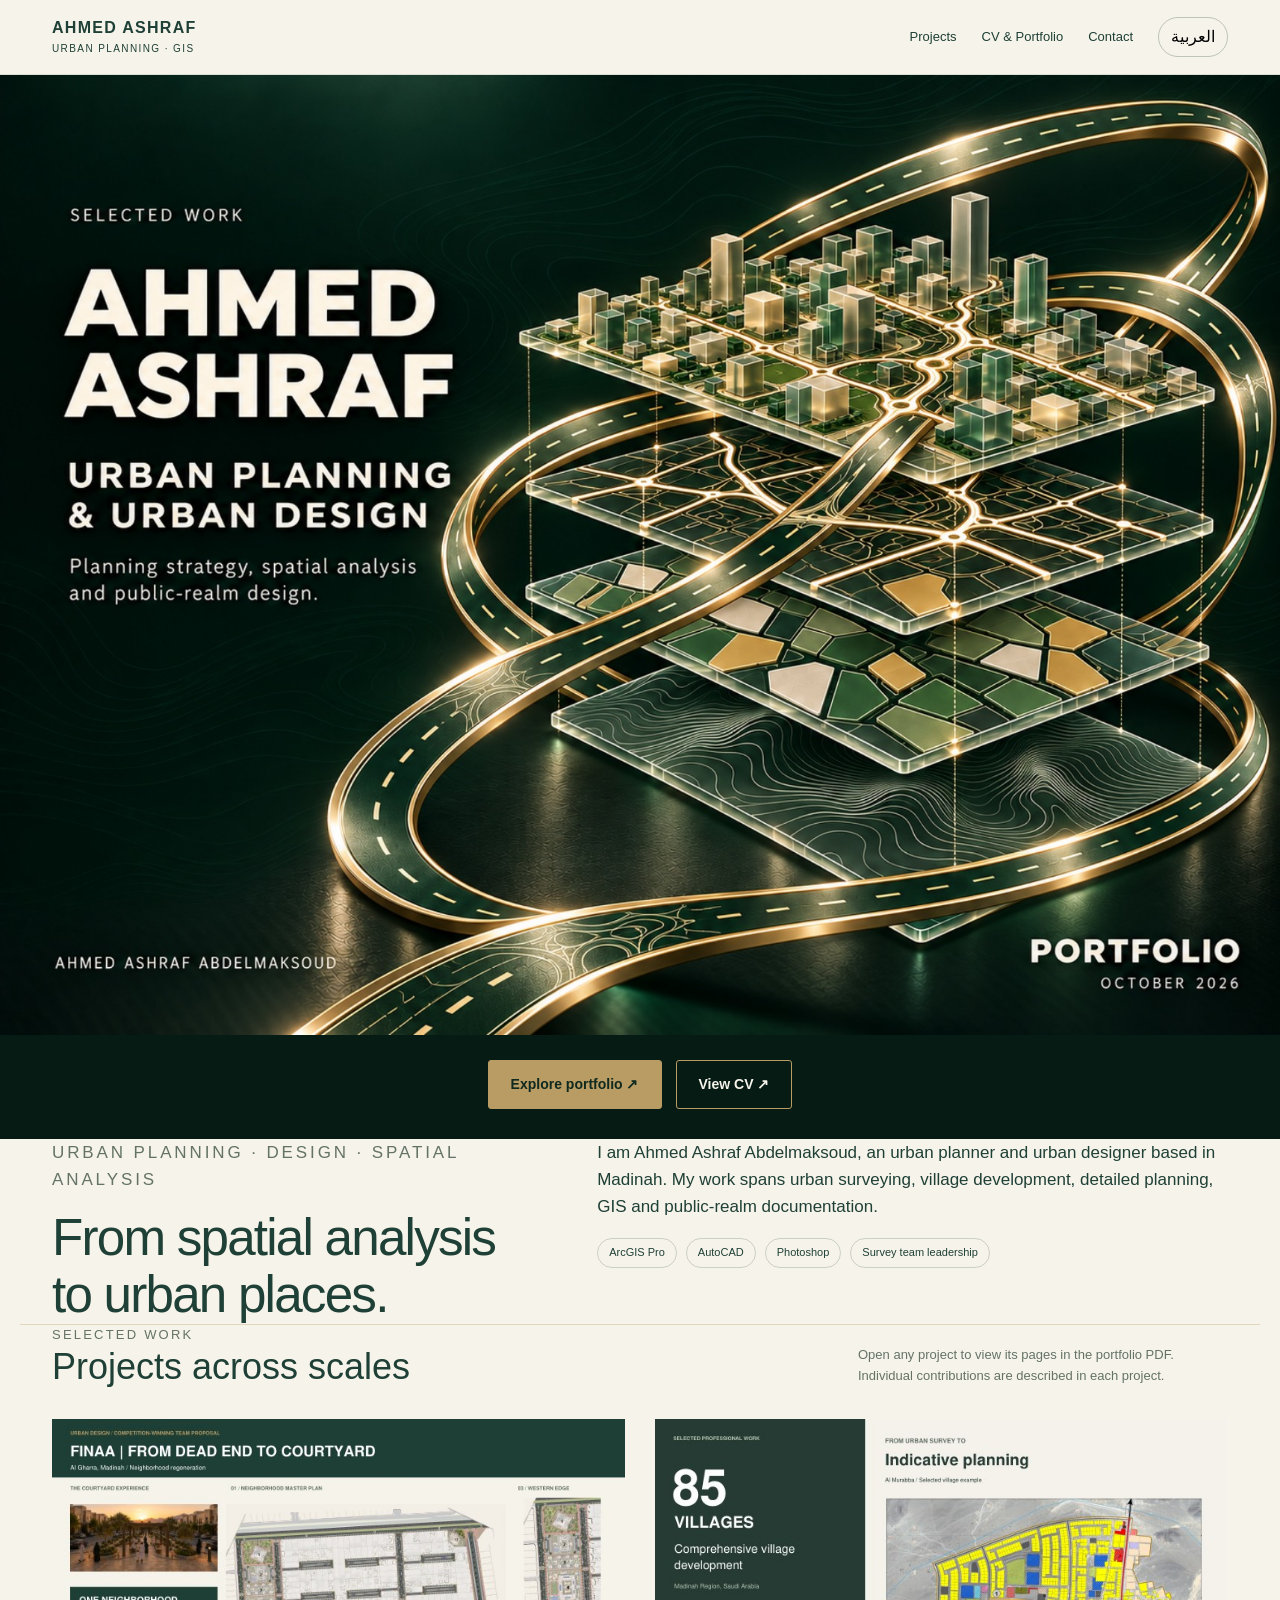
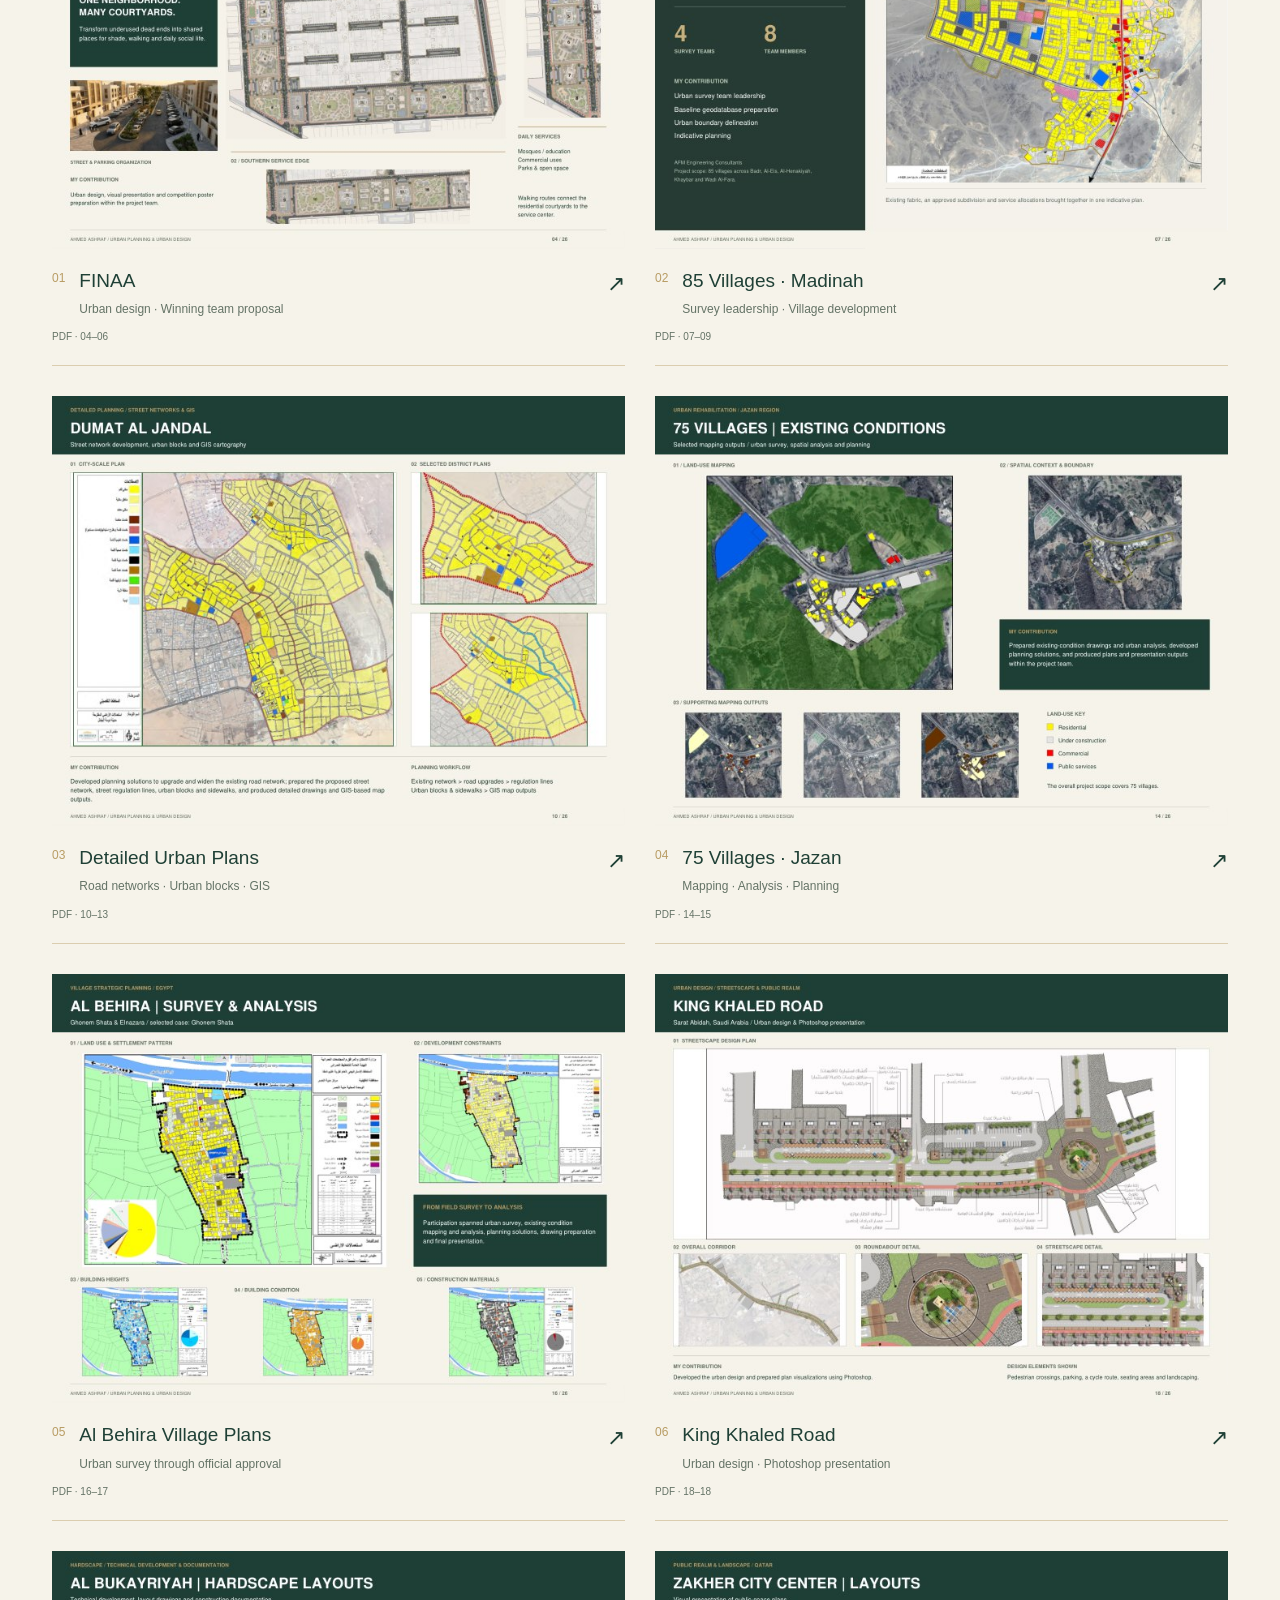
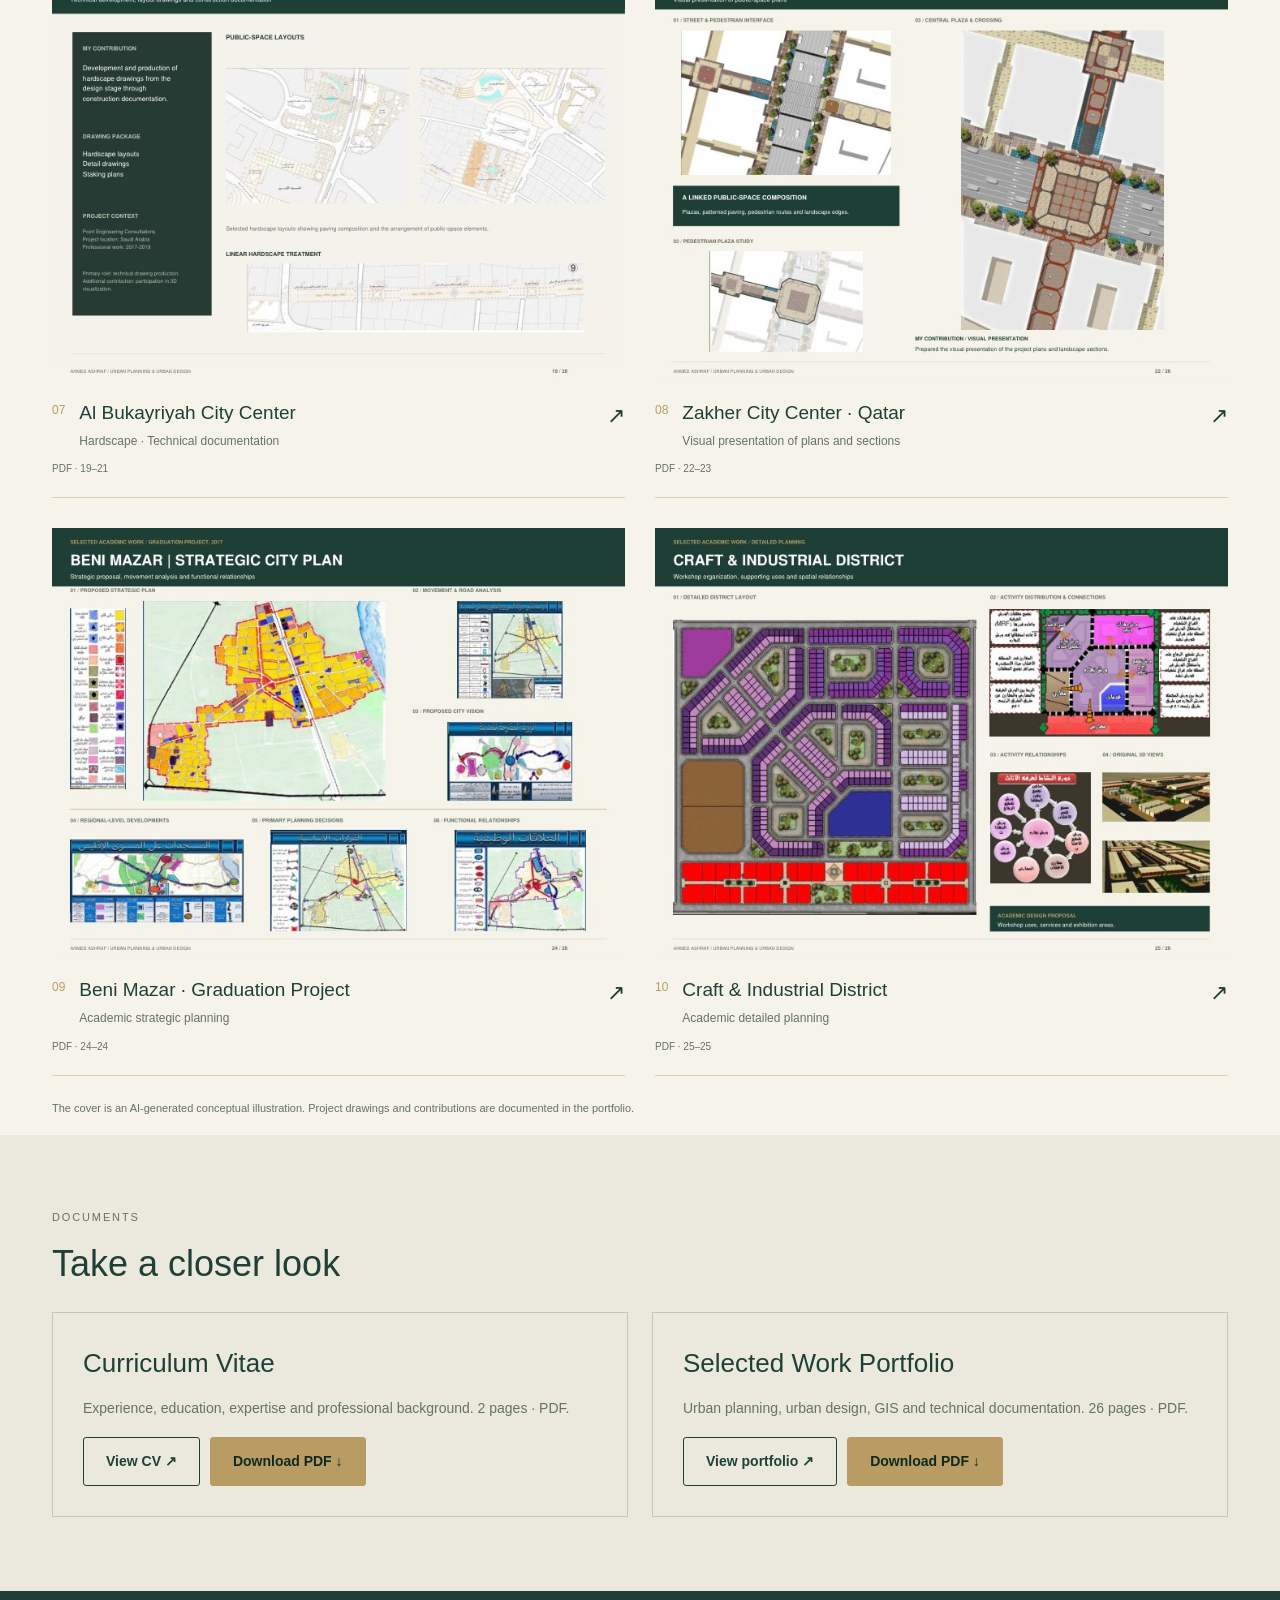
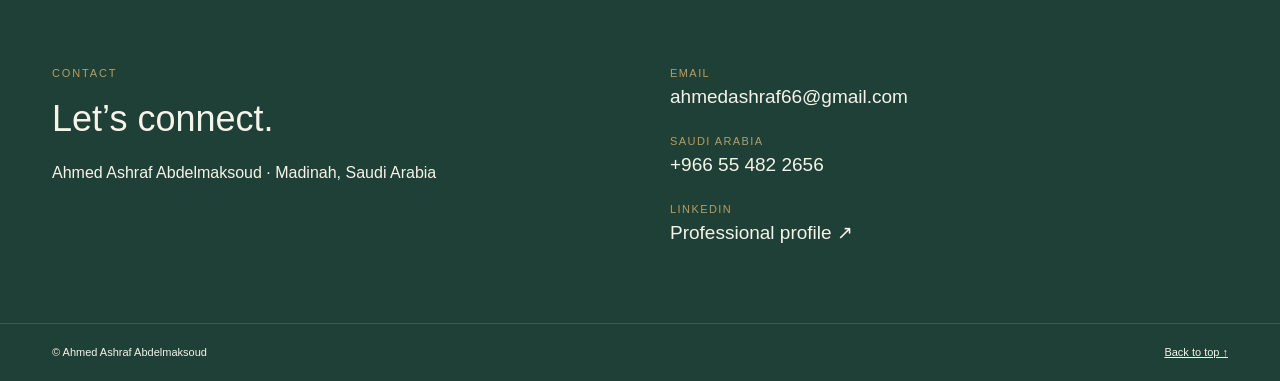
==== index.html @ 1cc6b75d "Publish bilingual urban planning portfolio and CV" ====
<!doctype html>
<html lang="en" dir="ltr"><head><meta charset="utf-8"><meta name="viewport" content="width=device-width,initial-scale=1"><title>Ahmed Ashraf | Urban Planning & GIS</title><meta name="description" content="Selected urban planning, urban design and GIS work by Ahmed Ashraf Abdelmaksoud. Explore projects and download his CV and portfolio."><meta name="theme-color" content="#1f4036"><style>
:root{--green:#1f4036;--cream:#f6f3ea;--gold:#b89c63;--muted:#647366}*{box-sizing:border-box}html{scroll-behavior:smooth;scroll-padding-top:85px}body{margin:0;background:var(--cream);color:var(--green);font-family:Arial,Helvetica,sans-serif;line-height:1.6}a{color:inherit}button{font:inherit}a:focus-visible,button:focus-visible{outline:3px solid var(--gold);outline-offset:5px}.wrap{max-width:1240px;margin:auto;padding:0 32px}header{position:sticky;top:0;z-index:10;background:rgba(246,243,234,.97);border-bottom:1px solid #1f40361f}.nav{height:74px;display:flex;align-items:center;justify-content:space-between;gap:20px}.brand{text-decoration:none;line-height:1.15;font-weight:bold;letter-spacing:.08em}.brand small{display:block;font-size:10px;font-weight:normal;margin-top:6px;letter-spacing:.14em}.links{display:flex;align-items:center;gap:25px}.links a{text-decoration:none;font-size:13px}.lang{border:1px solid #1f403644;background:none;padding:6px 12px;border-radius:20px;cursor:pointer}.hero{background:#061b14}.hero-image{display:block;width:100%;max-width:1448px;margin:auto;height:auto}.hero-actions{display:flex;justify-content:center;flex-wrap:wrap;gap:14px;padding:25px 24px 30px}.button{display:inline-flex;align-items:center;justify-content:center;gap:10px;padding:12px 22px;border:1px solid var(--gold);background:var(--gold);color:#10291f;text-decoration:none;font-size:14px;font-weight:bold;border-radius:3px}.button.outline{background:transparent;color:var(--cream)}.button.secondary{background:transparent;border-color:var(--green);color:var(--green)}section{padding:74px 0}.intro{display:grid;grid-template-columns:1fr 1.3fr;gap:60px;border-bottom:1px solid #b89c6355}.eyebrow{text-transform:uppercase;letter-spacing:.17em;font-size:11px;color:var(--muted);margin:0 0 16px}h1{font-size:clamp(30px,4vw,52px);line-height:1.12;margin:0;font-weight:normal;letter-spacing:-.035em}h2{font-size:36px;line-height:1.15;margin:0;font-weight:normal}p{margin:0 0 18px}.intro p{font-size:17px;max-width:640px}.tags{display:flex;gap:9px;flex-wrap:wrap}.tags span{font-size:11px;padding:5px 11px;border:1px solid #1f403633;border-radius:20px}.section-head{display:flex;align-items:end;justify-content:space-between;gap:20px;margin-bottom:32px}.section-head p{font-size:13px;max-width:370px;color:var(--muted);margin:0}.projects{display:grid;grid-template-columns:1fr 1fr;gap:30px}.project{display:block;text-decoration:none;border-bottom:1px solid #b89c6370;padding-bottom:20px}.thumb{background:#e6e3d9;overflow:hidden;aspect-ratio:4/3}.thumb img{width:100%;height:100%;object-fit:contain;display:block;transition:transform .25s}.project:hover .thumb img{transform:scale(1.025)}.project-meta{display:flex;align-items:start;gap:14px;margin-top:17px}.number{color:var(--gold);font-size:12px;padding-top:3px}h3{margin:0;font-size:19px;font-weight:normal}.project p{font-size:12px;color:var(--muted);margin:4px 0 0}.arrow{margin-inline-start:auto;font-size:22px}.pages{display:block;font-size:10px;margin-top:10px;color:var(--muted)}.documents{background:#ebe8dd}.document-grid{display:grid;grid-template-columns:1fr 1fr;gap:24px;margin-top:28px}.document{border:1px solid #1f403633;padding:30px}.document h3{font-size:26px;margin-bottom:12px}.document p{font-size:14px;color:var(--muted)}.document-actions{display:flex;flex-wrap:wrap;gap:10px}.contact{background:var(--green);color:var(--cream)}.contact-grid{display:grid;grid-template-columns:1fr 1fr;gap:60px}.contact .eyebrow{color:var(--gold)}.contact a{display:block;text-decoration:none;overflow-wrap:anywhere}.contact a:hover{text-decoration:underline}.contact-list{display:grid;gap:20px}.contact-list small{display:block;color:var(--gold);font-size:11px;letter-spacing:.13em}.contact-list span{font-size:19px}footer{background:var(--green);color:var(--cream);border-top:1px solid #ffffff22;padding:20px 0;font-size:11px}.footer-inner{display:flex;justify-content:space-between;gap:20px}.note{font-size:11px;color:var(--muted);margin-top:24px}body[dir=rtl]{font-family:Tahoma,Arial,sans-serif}body[dir=rtl] h1,body[dir=rtl] h2{letter-spacing:0}@media(max-width:720px){.wrap{padding:0 20px}.nav{height:66px}.links{gap:13px}.links a{font-size:11px}.brand{font-size:12px}.brand small{font-size:8px}.intro,.contact-grid{grid-template-columns:1fr;gap:28px}.projects,.document-grid{grid-template-columns:1fr}.section-head{display:block}.section-head p{margin-top:15px}section{padding:48px 0}.hero-actions .button{font-size:12px;padding:10px 14px}.footer-inner{display:block}.document{padding:23px}}@media(prefers-reduced-motion:reduce){html{scroll-behavior:auto}.thumb img{transition:none}}
</style></head><body><header><div class="wrap nav"><a class="brand" href="#top">AHMED ASHRAF<small>URBAN PLANNING · GIS</small></a><nav class="links" aria-label="Main navigation"><a href="#projects" data-en="Projects" data-ar="المشروعات">Projects</a><a href="#documents" data-en="CV & Portfolio" data-ar="الملفات">CV & Portfolio</a><a href="#contact" data-en="Contact" data-ar="تواصل">Contact</a><button class="lang" type="button" id="language">العربية</button></nav></div></header>
<main id="top"><div class="hero"><img class="hero-image" src="cover.jpg" alt="Ahmed Ashraf portfolio cover: abstract urban masses, GIS layers and intertwined road ribbons in dark green, cream and gold"><div class="hero-actions"><a class="button" href="Ahmed_Ashraf_Portfolio.pdf" target="_blank" rel="noopener" data-en="Explore portfolio ↗" data-ar="تصفح البورتفوليو ↗">Explore portfolio ↗</a><a class="button outline" href="Ahmed_Ashraf_CV.pdf" target="_blank" rel="noopener" data-en="View CV ↗" data-ar="عرض السيرة الذاتية ↗">View CV ↗</a></div></div>
<section class="wrap intro"><div><p class="eyebrow" data-en="Urban planning · Design · Spatial analysis" data-ar="تخطيط عمراني · تصميم · تحليل مكاني">Urban planning · Design · Spatial analysis</p><h1 data-en="From spatial analysis to urban places." data-ar="من التحليل المكاني إلى تشكيل العمران.">From spatial analysis to urban places.</h1></div><div><p data-en="I am Ahmed Ashraf Abdelmaksoud, an urban planner and urban designer based in Madinah. My work spans urban surveying, village development, detailed planning, GIS and public-realm documentation." data-ar="أنا أحمد أشرف عبد المقصود، مهندس تخطيط وتصميم عمراني مقيم في المدينة المنورة. يشمل عملي الرفع العمراني وتنمية القرى والتخطيط التفصيلي ونظم المعلومات الجغرافية ورسومات الفراغات العامة.">I am Ahmed Ashraf Abdelmaksoud, an urban planner and urban designer based in Madinah. My work spans urban surveying, village development, detailed planning, GIS and public-realm documentation.</p><div class="tags"><span>ArcGIS Pro</span><span>AutoCAD</span><span>Photoshop</span><span data-en="Survey team leadership" data-ar="قيادة فرق الرفع العمراني">Survey team leadership</span></div></div></section>
<section class="wrap" id="projects"><div class="section-head"><div><p class="eyebrow" data-en="Selected work" data-ar="أعمال مختارة">Selected work</p><h2 data-en="Projects across scales" data-ar="مشروعات بمقاييس مختلفة">Projects across scales</h2></div><p data-en="Open any project to view its pages in the portfolio PDF. Individual contributions are described in each project." data-ar="اختر المشروع لعرض صفحاته داخل ملف البورتفوليو. يوضح كل مشروع نطاق مساهمتي فيه.">Open any project to view its pages in the portfolio PDF. Individual contributions are described in each project.</p></div><div class="projects"><a class="project" href="Ahmed_Ashraf_Portfolio.pdf#page=4" target="_blank" rel="noopener"><div class="thumb"><img src="project-01.jpg" alt="FINAA portfolio page" loading="lazy"></div><div class="project-meta"><span class="number">01</span><div><h3 data-en="FINAA" data-ar="فناء">FINAA</h3><p data-en="Urban design · Winning team proposal" data-ar="تصميم عمراني · ضمن الفريق الفائز">Urban design · Winning team proposal</p></div><span class="arrow" aria-hidden="true">↗</span></div><span class="pages">PDF · 04–06</span></a><a class="project" href="Ahmed_Ashraf_Portfolio.pdf#page=7" target="_blank" rel="noopener"><div class="thumb"><img src="project-02.jpg" alt="85 Villages · Madinah portfolio page" loading="lazy"></div><div class="project-meta"><span class="number">02</span><div><h3 data-en="85 Villages · Madinah" data-ar="85 قرية · منطقة المدينة المنورة">85 Villages · Madinah</h3><p data-en="Survey leadership · Village development" data-ar="قيادة فرق الرفع العمراني · تنمية القرى">Survey leadership · Village development</p></div><span class="arrow" aria-hidden="true">↗</span></div><span class="pages">PDF · 07–09</span></a><a class="project" href="Ahmed_Ashraf_Portfolio.pdf#page=10" target="_blank" rel="noopener"><div class="thumb"><img src="project-03.jpg" alt="Detailed Urban Plans portfolio page" loading="lazy"></div><div class="project-meta"><span class="number">03</span><div><h3 data-en="Detailed Urban Plans" data-ar="المخططات التفصيلية">Detailed Urban Plans</h3><p data-en="Road networks · Urban blocks · GIS" data-ar="شبكات الطرق · البلوكات · GIS">Road networks · Urban blocks · GIS</p></div><span class="arrow" aria-hidden="true">↗</span></div><span class="pages">PDF · 10–13</span></a><a class="project" href="Ahmed_Ashraf_Portfolio.pdf#page=14" target="_blank" rel="noopener"><div class="thumb"><img src="project-04.jpg" alt="75 Villages · Jazan portfolio page" loading="lazy"></div><div class="project-meta"><span class="number">04</span><div><h3 data-en="75 Villages · Jazan" data-ar="75 قرية · منطقة جازان">75 Villages · Jazan</h3><p data-en="Mapping · Analysis · Planning" data-ar="رسم الوضع الراهن · التحليل · التخطيط">Mapping · Analysis · Planning</p></div><span class="arrow" aria-hidden="true">↗</span></div><span class="pages">PDF · 14–15</span></a><a class="project" href="Ahmed_Ashraf_Portfolio.pdf#page=16" target="_blank" rel="noopener"><div class="thumb"><img src="project-05.jpg" alt="Al Behira Village Plans portfolio page" loading="lazy"></div><div class="project-meta"><span class="number">05</span><div><h3 data-en="Al Behira Village Plans" data-ar="المخططات الاستراتيجية · البحيرة">Al Behira Village Plans</h3><p data-en="Urban survey through official approval" data-ar="من الرفع العمراني إلى الاعتماد الرسمي">Urban survey through official approval</p></div><span class="arrow" aria-hidden="true">↗</span></div><span class="pages">PDF · 16–17</span></a><a class="project" href="Ahmed_Ashraf_Portfolio.pdf#page=18" target="_blank" rel="noopener"><div class="thumb"><img src="project-06.jpg" alt="King Khaled Road portfolio page" loading="lazy"></div><div class="project-meta"><span class="number">06</span><div><h3 data-en="King Khaled Road" data-ar="طريق الملك خالد">King Khaled Road</h3><p data-en="Urban design · Photoshop presentation" data-ar="تصميم عمراني · إخراج بالفوتوشوب">Urban design · Photoshop presentation</p></div><span class="arrow" aria-hidden="true">↗</span></div><span class="pages">PDF · 18–18</span></a><a class="project" href="Ahmed_Ashraf_Portfolio.pdf#page=19" target="_blank" rel="noopener"><div class="thumb"><img src="project-07.jpg" alt="Al Bukayriyah City Center portfolio page" loading="lazy"></div><div class="project-meta"><span class="number">07</span><div><h3 data-en="Al Bukayriyah City Center" data-ar="مركز مدينة البكيرية">Al Bukayriyah City Center</h3><p data-en="Hardscape · Technical documentation" data-ar="هاردسكيب · رسومات وتفاصيل تنفيذية">Hardscape · Technical documentation</p></div><span class="arrow" aria-hidden="true">↗</span></div><span class="pages">PDF · 19–21</span></a><a class="project" href="Ahmed_Ashraf_Portfolio.pdf#page=22" target="_blank" rel="noopener"><div class="thumb"><img src="project-08.jpg" alt="Zakher City Center · Qatar portfolio page" loading="lazy"></div><div class="project-meta"><span class="number">08</span><div><h3 data-en="Zakher City Center · Qatar" data-ar="مركز مدينة زاخر · قطر">Zakher City Center · Qatar</h3><p data-en="Visual presentation of plans and sections" data-ar="الإخراج البصري للمخططات والقطاعات">Visual presentation of plans and sections</p></div><span class="arrow" aria-hidden="true">↗</span></div><span class="pages">PDF · 22–23</span></a><a class="project" href="Ahmed_Ashraf_Portfolio.pdf#page=24" target="_blank" rel="noopener"><div class="thumb"><img src="project-09.jpg" alt="Beni Mazar · Graduation Project portfolio page" loading="lazy"></div><div class="project-meta"><span class="number">09</span><div><h3 data-en="Beni Mazar · Graduation Project" data-ar="بني مزار · مشروع التخرج">Beni Mazar · Graduation Project</h3><p data-en="Academic strategic planning" data-ar="تخطيط استراتيجي · عمل أكاديمي">Academic strategic planning</p></div><span class="arrow" aria-hidden="true">↗</span></div><span class="pages">PDF · 24–24</span></a><a class="project" href="Ahmed_Ashraf_Portfolio.pdf#page=25" target="_blank" rel="noopener"><div class="thumb"><img src="project-10.jpg" alt="Craft & Industrial District portfolio page" loading="lazy"></div><div class="project-meta"><span class="number">10</span><div><h3 data-en="Craft & Industrial District" data-ar="منطقة حرفية وصناعية">Craft & Industrial District</h3><p data-en="Academic detailed planning" data-ar="تخطيط تفصيلي · عمل أكاديمي">Academic detailed planning</p></div><span class="arrow" aria-hidden="true">↗</span></div><span class="pages">PDF · 25–25</span></a></div><p class="note" data-en="The cover is an AI-generated conceptual illustration. Project drawings and contributions are documented in the portfolio." data-ar="الغلاف رسم تصوري مولّد بالذكاء الاصطناعي. رسومات المشروعات ونطاق المساهمات موضحة داخل البورتفوليو.">The cover is an AI-generated conceptual illustration. Project drawings and contributions are documented in the portfolio.</p></section>
<section class="documents" id="documents"><div class="wrap"><p class="eyebrow" data-en="Documents" data-ar="الملفات">Documents</p><h2 data-en="Take a closer look" data-ar="تعرّف على التفاصيل">Take a closer look</h2><div class="document-grid"><div class="document"><h3 data-en="Curriculum Vitae" data-ar="السيرة الذاتية">Curriculum Vitae</h3><p data-en="Experience, education, expertise and professional background. 2 pages · PDF." data-ar="الخبرات المهنية والتعليم والمهارات. صفحتان · PDF.">Experience, education, expertise and professional background. 2 pages · PDF.</p><div class="document-actions"><a class="button secondary" href="Ahmed_Ashraf_CV.pdf" target="_blank" rel="noopener" data-en="View CV ↗" data-ar="عرض السيرة الذاتية ↗">View CV ↗</a><a class="button" href="Ahmed_Ashraf_CV.pdf" download data-en="Download PDF ↓" data-ar="تحميل PDF ↓">Download PDF ↓</a></div></div><div class="document"><h3 data-en="Selected Work Portfolio" data-ar="بورتفوليو الأعمال المختارة">Selected Work Portfolio</h3><p data-en="Urban planning, urban design, GIS and technical documentation. 26 pages · PDF." data-ar="التخطيط والتصميم العمراني وGIS والرسومات التنفيذية. 26 صفحة · PDF.">Urban planning, urban design, GIS and technical documentation. 26 pages · PDF.</p><div class="document-actions"><a class="button secondary" href="Ahmed_Ashraf_Portfolio.pdf" target="_blank" rel="noopener" data-en="View portfolio ↗" data-ar="عرض البورتفوليو ↗">View portfolio ↗</a><a class="button" href="Ahmed_Ashraf_Portfolio.pdf" download data-en="Download PDF ↓" data-ar="تحميل PDF ↓">Download PDF ↓</a></div></div></div></div></section>
<section class="contact" id="contact"><div class="wrap contact-grid"><div><p class="eyebrow" data-en="Contact" data-ar="التواصل">Contact</p><h2 data-en="Let’s connect." data-ar="يسعدني التواصل معك.">Let’s connect.</h2><p style="margin-top:20px" data-en="Ahmed Ashraf Abdelmaksoud · Madinah, Saudi Arabia" data-ar="أحمد أشرف عبد المقصود · المدينة المنورة، السعودية">Ahmed Ashraf Abdelmaksoud · Madinah, Saudi Arabia</p></div><div class="contact-list"><div><small>EMAIL</small><a href="mailto:ahmedashraf66@gmail.com"><span>ahmedashraf66@gmail.com</span></a></div><div><small data-en="SAUDI ARABIA" data-ar="السعودية">SAUDI ARABIA</small><a href="tel:+966554822656"><span dir="ltr">+966 55 482 2656</span></a></div><div><small>LINKEDIN</small><a href="https://www.linkedin.com/in/ahmed-ashraf-067174107/" target="_blank" rel="noopener"><span data-en="Professional profile ↗" data-ar="الملف المهني ↗">Professional profile ↗</span></a></div></div></div></section></main><footer><div class="wrap footer-inner"><span>© Ahmed Ashraf Abdelmaksoud</span><a href="#top" data-en="Back to top ↑" data-ar="العودة للأعلى ↑">Back to top ↑</a></div></footer><script>
const button=document.getElementById('language');let lang='en';try{lang=localStorage.getItem('portfolio-language')||'en'}catch{}function apply(){document.documentElement.lang=lang;document.documentElement.dir=lang==='ar'?'rtl':'ltr';document.body.dir=document.documentElement.dir;document.querySelectorAll('[data-en]').forEach(e=>e.textContent=e.dataset[lang]);button.textContent=lang==='en'?'العربية':'English';button.setAttribute('aria-label',lang==='en'?'Switch to Arabic':'Switch to English')}button.addEventListener('click',()=>{lang=lang==='en'?'ar':'en';apply();try{localStorage.setItem('portfolio-language',lang)}catch{}});apply();
</script></body></html>
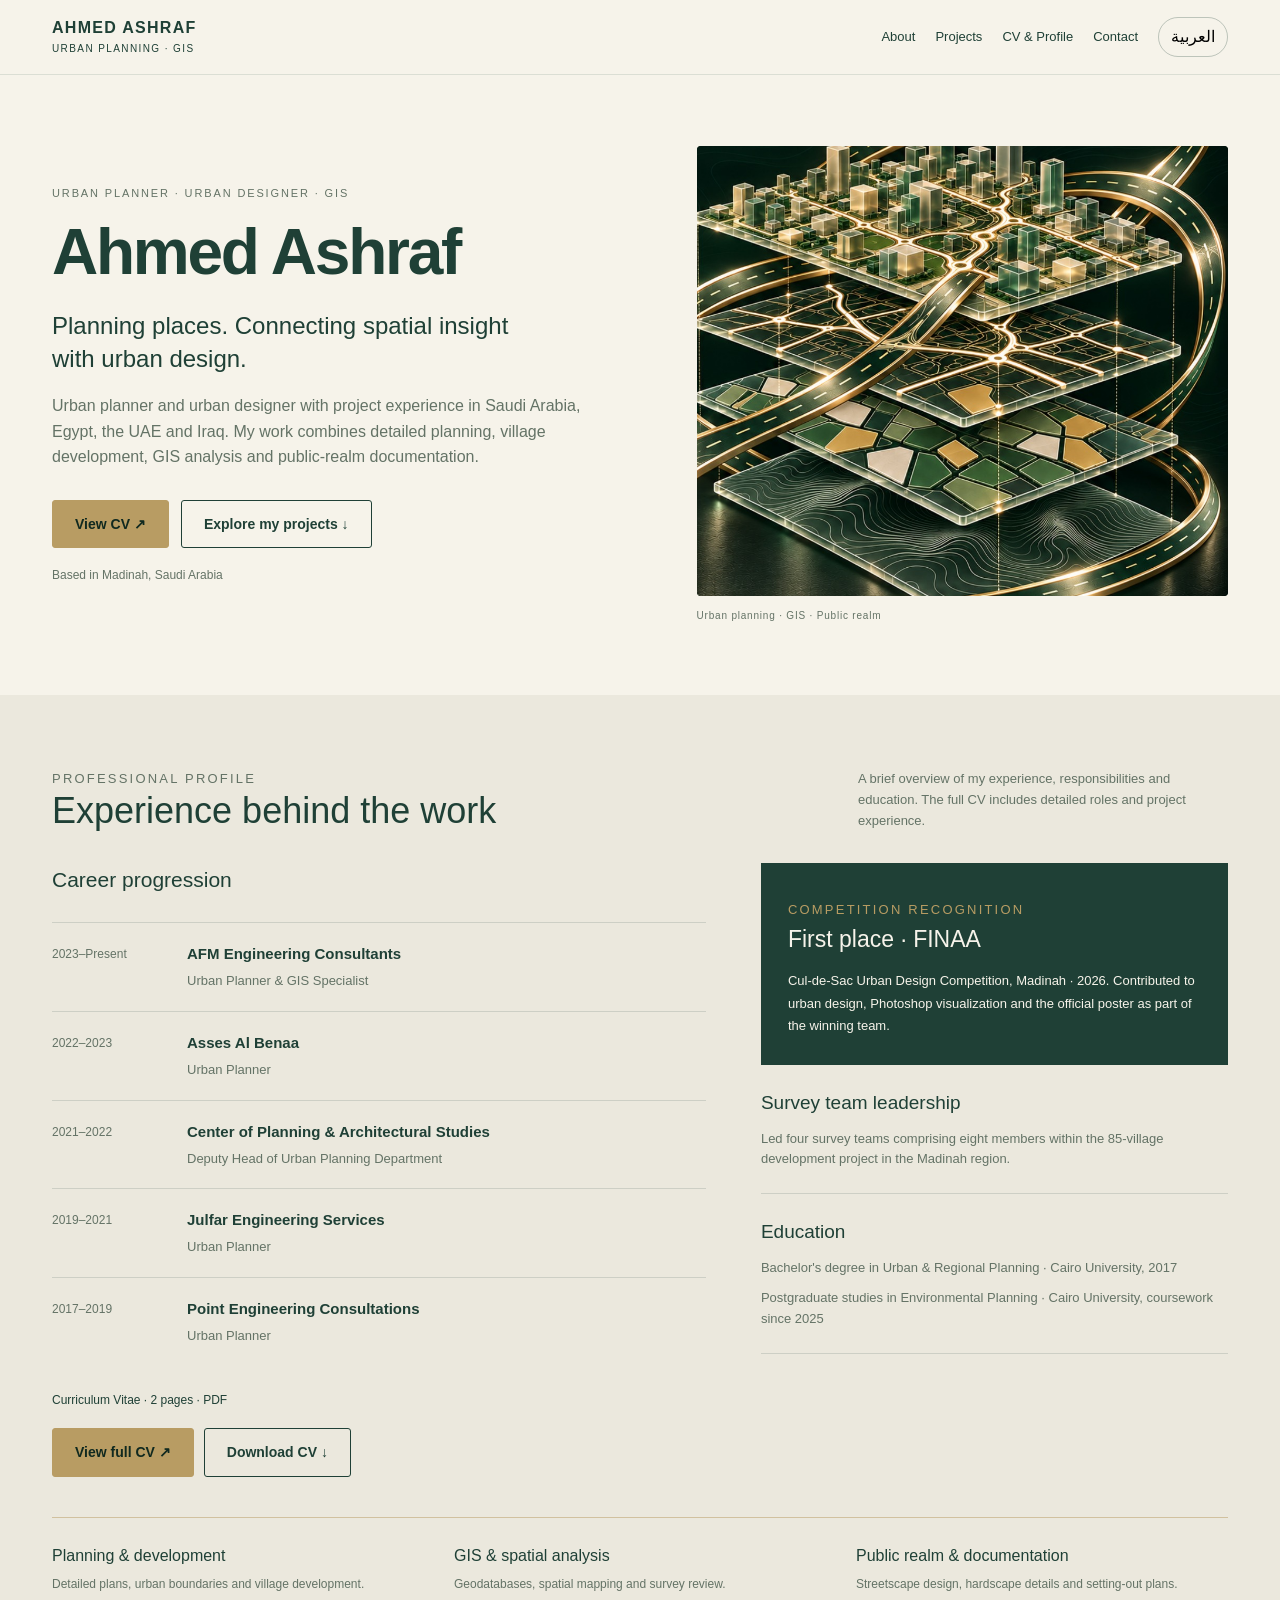
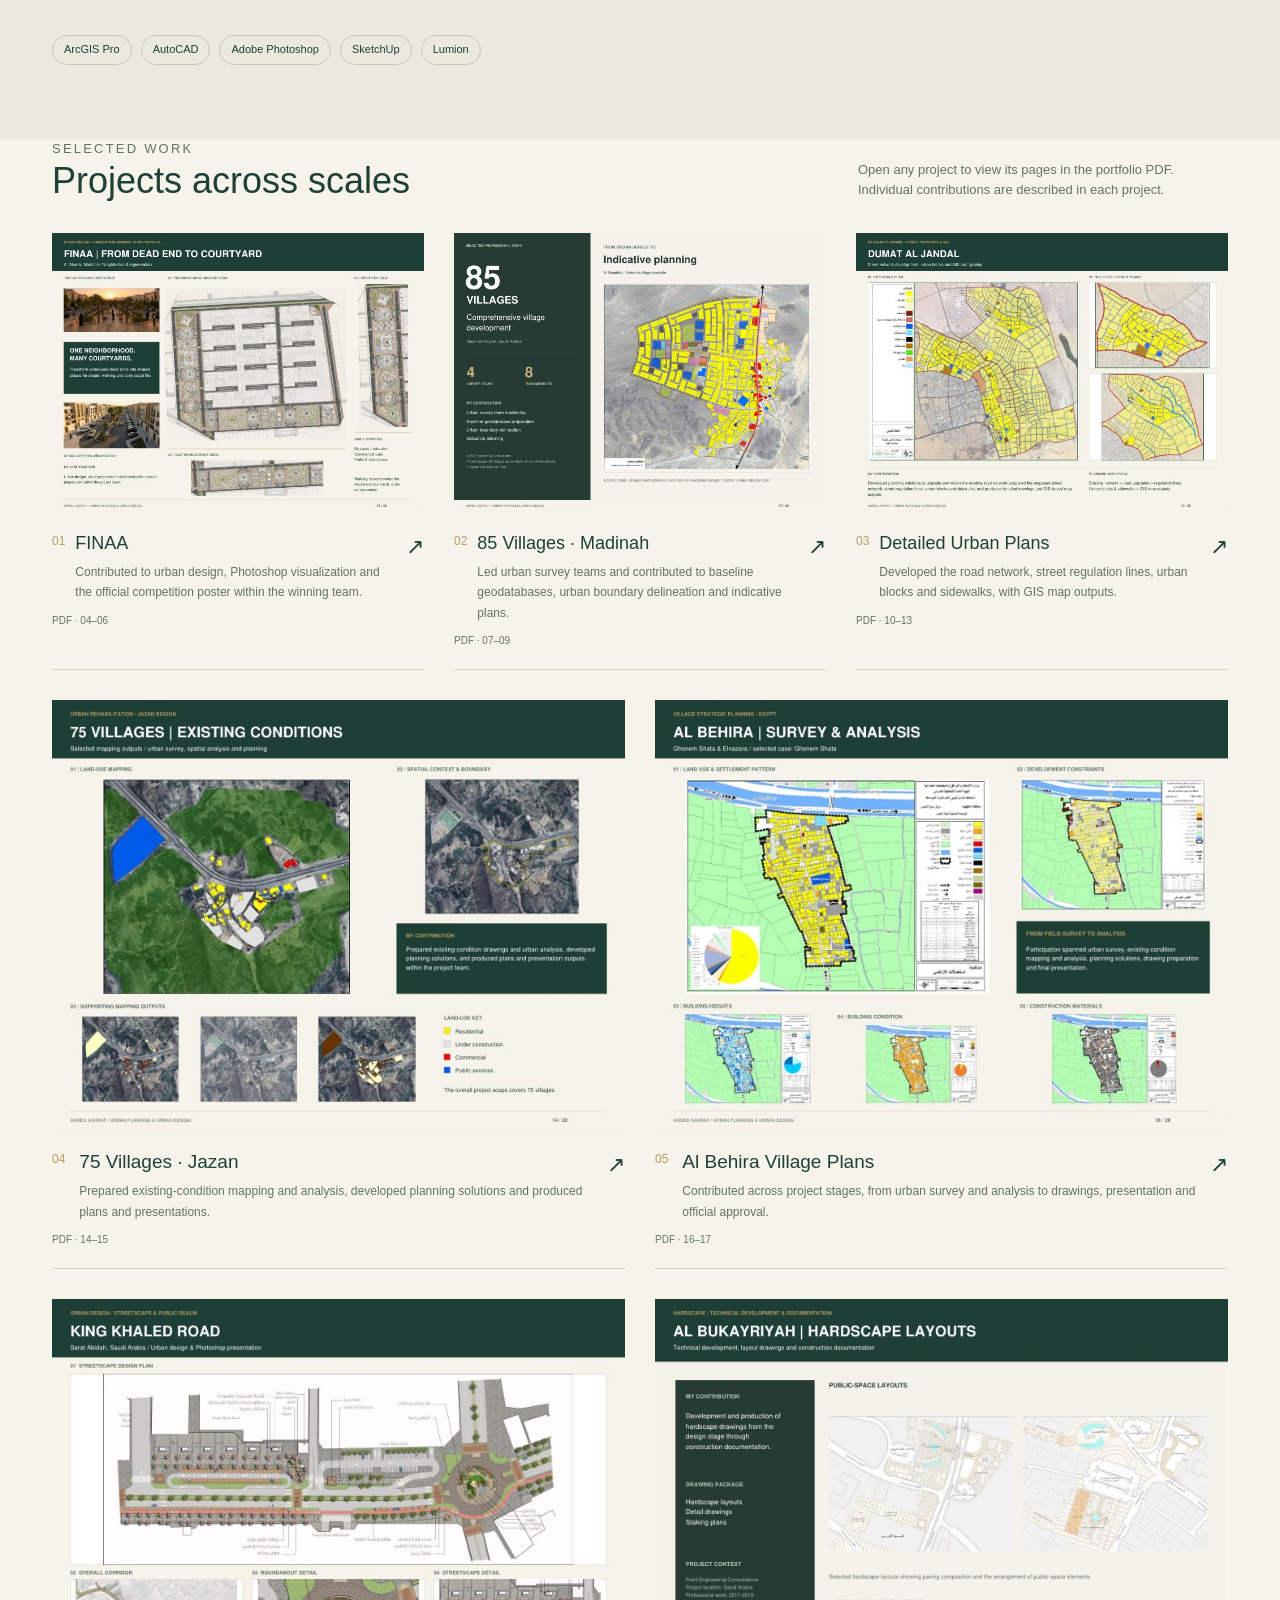
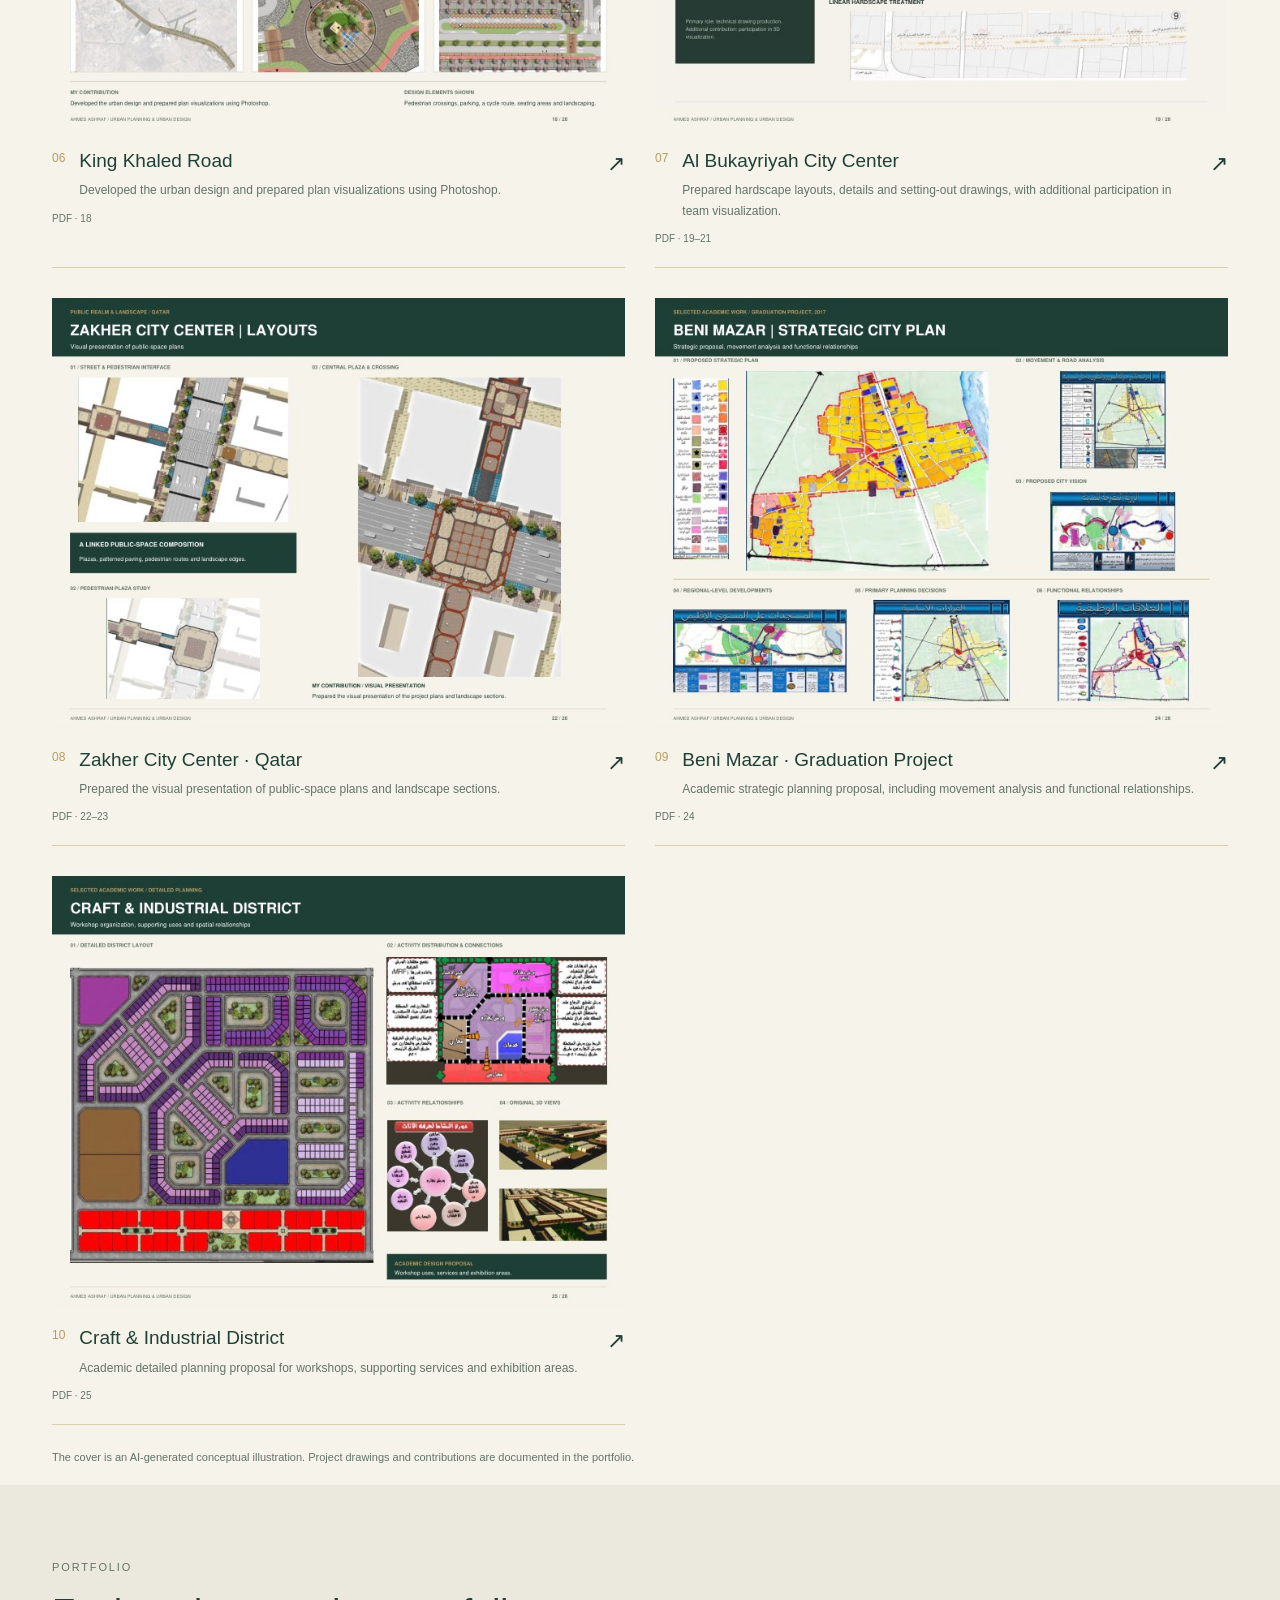
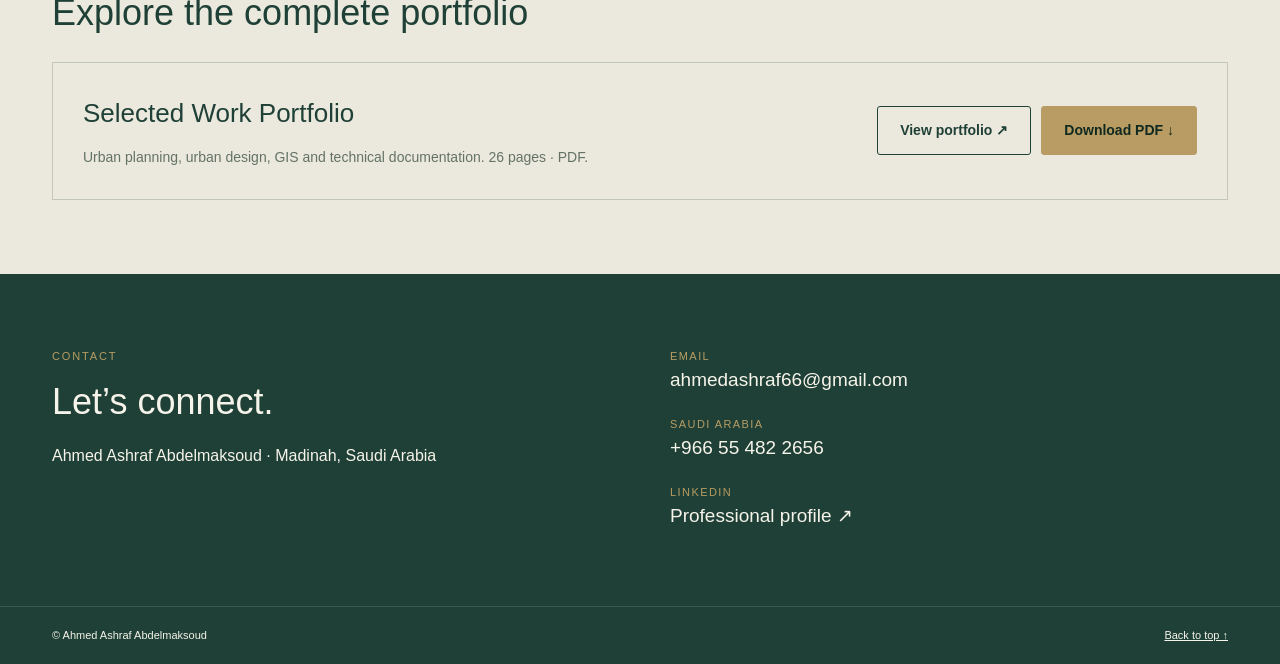
==== commit d1dbc227: "Add professional profile, career summary and project contribution descriptions" ====
--- a/index.html
+++ b/index.html
@@ -1,11 +1,14 @@
-<!doctype html>
-<html lang="en" dir="ltr"><head><meta charset="utf-8"><meta name="viewport" content="width=device-width,initial-scale=1"><title>Ahmed Ashraf | Urban Planning & GIS</title><meta name="description" content="Selected urban planning, urban design and GIS work by Ahmed Ashraf Abdelmaksoud. Explore projects and download his CV and portfolio."><meta name="theme-color" content="#1f4036"><style>
+<!DOCTYPE html>
+
+<html dir="ltr" lang="en"><head><meta charset="utf-8"/><meta content="width=device-width,initial-scale=1" name="viewport"/><title>Ahmed Ashraf | Urban Planning &amp; GIS</title><meta content="Selected urban planning, urban design and GIS work by Ahmed Ashraf Abdelmaksoud. Explore projects and download his CV and portfolio." name="description"/><meta content="#1f4036" name="theme-color"/><style>
 :root{--green:#1f4036;--cream:#f6f3ea;--gold:#b89c63;--muted:#647366}*{box-sizing:border-box}html{scroll-behavior:smooth;scroll-padding-top:85px}body{margin:0;background:var(--cream);color:var(--green);font-family:Arial,Helvetica,sans-serif;line-height:1.6}a{color:inherit}button{font:inherit}a:focus-visible,button:focus-visible{outline:3px solid var(--gold);outline-offset:5px}.wrap{max-width:1240px;margin:auto;padding:0 32px}header{position:sticky;top:0;z-index:10;background:rgba(246,243,234,.97);border-bottom:1px solid #1f40361f}.nav{height:74px;display:flex;align-items:center;justify-content:space-between;gap:20px}.brand{text-decoration:none;line-height:1.15;font-weight:bold;letter-spacing:.08em}.brand small{display:block;font-size:10px;font-weight:normal;margin-top:6px;letter-spacing:.14em}.links{display:flex;align-items:center;gap:25px}.links a{text-decoration:none;font-size:13px}.lang{border:1px solid #1f403644;background:none;padding:6px 12px;border-radius:20px;cursor:pointer}.hero{background:#061b14}.hero-image{display:block;width:100%;max-width:1448px;margin:auto;height:auto}.hero-actions{display:flex;justify-content:center;flex-wrap:wrap;gap:14px;padding:25px 24px 30px}.button{display:inline-flex;align-items:center;justify-content:center;gap:10px;padding:12px 22px;border:1px solid var(--gold);background:var(--gold);color:#10291f;text-decoration:none;font-size:14px;font-weight:bold;border-radius:3px}.button.outline{background:transparent;color:var(--cream)}.button.secondary{background:transparent;border-color:var(--green);color:var(--green)}section{padding:74px 0}.intro{display:grid;grid-template-columns:1fr 1.3fr;gap:60px;border-bottom:1px solid #b89c6355}.eyebrow{text-transform:uppercase;letter-spacing:.17em;font-size:11px;color:var(--muted);margin:0 0 16px}h1{font-size:clamp(30px,4vw,52px);line-height:1.12;margin:0;font-weight:normal;letter-spacing:-.035em}h2{font-size:36px;line-height:1.15;margin:0;font-weight:normal}p{margin:0 0 18px}.intro p{font-size:17px;max-width:640px}.tags{display:flex;gap:9px;flex-wrap:wrap}.tags span{font-size:11px;padding:5px 11px;border:1px solid #1f403633;border-radius:20px}.section-head{display:flex;align-items:end;justify-content:space-between;gap:20px;margin-bottom:32px}.section-head p{font-size:13px;max-width:370px;color:var(--muted);margin:0}.projects{display:grid;grid-template-columns:1fr 1fr;gap:30px}.project{display:block;text-decoration:none;border-bottom:1px solid #b89c6370;padding-bottom:20px}.thumb{background:#e6e3d9;overflow:hidden;aspect-ratio:4/3}.thumb img{width:100%;height:100%;object-fit:contain;display:block;transition:transform .25s}.project:hover .thumb img{transform:scale(1.025)}.project-meta{display:flex;align-items:start;gap:14px;margin-top:17px}.number{color:var(--gold);font-size:12px;padding-top:3px}h3{margin:0;font-size:19px;font-weight:normal}.project p{font-size:12px;color:var(--muted);margin:4px 0 0}.arrow{margin-inline-start:auto;font-size:22px}.pages{display:block;font-size:10px;margin-top:10px;color:var(--muted)}.documents{background:#ebe8dd}.document-grid{display:grid;grid-template-columns:1fr 1fr;gap:24px;margin-top:28px}.document{border:1px solid #1f403633;padding:30px}.document h3{font-size:26px;margin-bottom:12px}.document p{font-size:14px;color:var(--muted)}.document-actions{display:flex;flex-wrap:wrap;gap:10px}.contact{background:var(--green);color:var(--cream)}.contact-grid{display:grid;grid-template-columns:1fr 1fr;gap:60px}.contact .eyebrow{color:var(--gold)}.contact a{display:block;text-decoration:none;overflow-wrap:anywhere}.contact a:hover{text-decoration:underline}.contact-list{display:grid;gap:20px}.contact-list small{display:block;color:var(--gold);font-size:11px;letter-spacing:.13em}.contact-list span{font-size:19px}footer{background:var(--green);color:var(--cream);border-top:1px solid #ffffff22;padding:20px 0;font-size:11px}.footer-inner{display:flex;justify-content:space-between;gap:20px}.note{font-size:11px;color:var(--muted);margin-top:24px}body[dir=rtl]{font-family:Tahoma,Arial,sans-serif}body[dir=rtl] h1,body[dir=rtl] h2{letter-spacing:0}@media(max-width:720px){.wrap{padding:0 20px}.nav{height:66px}.links{gap:13px}.links a{font-size:11px}.brand{font-size:12px}.brand small{font-size:8px}.intro,.contact-grid{grid-template-columns:1fr;gap:28px}.projects,.document-grid{grid-template-columns:1fr}.section-head{display:block}.section-head p{margin-top:15px}section{padding:48px 0}.hero-actions .button{font-size:12px;padding:10px 14px}.footer-inner{display:block}.document{padding:23px}}@media(prefers-reduced-motion:reduce){html{scroll-behavior:auto}.thumb img{transition:none}}
-</style></head><body><header><div class="wrap nav"><a class="brand" href="#top">AHMED ASHRAF<small>URBAN PLANNING · GIS</small></a><nav class="links" aria-label="Main navigation"><a href="#projects" data-en="Projects" data-ar="المشروعات">Projects</a><a href="#documents" data-en="CV & Portfolio" data-ar="الملفات">CV & Portfolio</a><a href="#contact" data-en="Contact" data-ar="تواصل">Contact</a><button class="lang" type="button" id="language">العربية</button></nav></div></header>
-<main id="top"><div class="hero"><img class="hero-image" src="cover.jpg" alt="Ahmed Ashraf portfolio cover: abstract urban masses, GIS layers and intertwined road ribbons in dark green, cream and gold"><div class="hero-actions"><a class="button" href="Ahmed_Ashraf_Portfolio.pdf" target="_blank" rel="noopener" data-en="Explore portfolio ↗" data-ar="تصفح البورتفوليو ↗">Explore portfolio ↗</a><a class="button outline" href="Ahmed_Ashraf_CV.pdf" target="_blank" rel="noopener" data-en="View CV ↗" data-ar="عرض السيرة الذاتية ↗">View CV ↗</a></div></div>
-<section class="wrap intro"><div><p class="eyebrow" data-en="Urban planning · Design · Spatial analysis" data-ar="تخطيط عمراني · تصميم · تحليل مكاني">Urban planning · Design · Spatial analysis</p><h1 data-en="From spatial analysis to urban places." data-ar="من التحليل المكاني إلى تشكيل العمران.">From spatial analysis to urban places.</h1></div><div><p data-en="I am Ahmed Ashraf Abdelmaksoud, an urban planner and urban designer based in Madinah. My work spans urban surveying, village development, detailed planning, GIS and public-realm documentation." data-ar="أنا أحمد أشرف عبد المقصود، مهندس تخطيط وتصميم عمراني مقيم في المدينة المنورة. يشمل عملي الرفع العمراني وتنمية القرى والتخطيط التفصيلي ونظم المعلومات الجغرافية ورسومات الفراغات العامة.">I am Ahmed Ashraf Abdelmaksoud, an urban planner and urban designer based in Madinah. My work spans urban surveying, village development, detailed planning, GIS and public-realm documentation.</p><div class="tags"><span>ArcGIS Pro</span><span>AutoCAD</span><span>Photoshop</span><span data-en="Survey team leadership" data-ar="قيادة فرق الرفع العمراني">Survey team leadership</span></div></div></section>
-<section class="wrap" id="projects"><div class="section-head"><div><p class="eyebrow" data-en="Selected work" data-ar="أعمال مختارة">Selected work</p><h2 data-en="Projects across scales" data-ar="مشروعات بمقاييس مختلفة">Projects across scales</h2></div><p data-en="Open any project to view its pages in the portfolio PDF. Individual contributions are described in each project." data-ar="اختر المشروع لعرض صفحاته داخل ملف البورتفوليو. يوضح كل مشروع نطاق مساهمتي فيه.">Open any project to view its pages in the portfolio PDF. Individual contributions are described in each project.</p></div><div class="projects"><a class="project" href="Ahmed_Ashraf_Portfolio.pdf#page=4" target="_blank" rel="noopener"><div class="thumb"><img src="project-01.jpg" alt="FINAA portfolio page" loading="lazy"></div><div class="project-meta"><span class="number">01</span><div><h3 data-en="FINAA" data-ar="فناء">FINAA</h3><p data-en="Urban design · Winning team proposal" data-ar="تصميم عمراني · ضمن الفريق الفائز">Urban design · Winning team proposal</p></div><span class="arrow" aria-hidden="true">↗</span></div><span class="pages">PDF · 04–06</span></a><a class="project" href="Ahmed_Ashraf_Portfolio.pdf#page=7" target="_blank" rel="noopener"><div class="thumb"><img src="project-02.jpg" alt="85 Villages · Madinah portfolio page" loading="lazy"></div><div class="project-meta"><span class="number">02</span><div><h3 data-en="85 Villages · Madinah" data-ar="85 قرية · منطقة المدينة المنورة">85 Villages · Madinah</h3><p data-en="Survey leadership · Village development" data-ar="قيادة فرق الرفع العمراني · تنمية القرى">Survey leadership · Village development</p></div><span class="arrow" aria-hidden="true">↗</span></div><span class="pages">PDF · 07–09</span></a><a class="project" href="Ahmed_Ashraf_Portfolio.pdf#page=10" target="_blank" rel="noopener"><div class="thumb"><img src="project-03.jpg" alt="Detailed Urban Plans portfolio page" loading="lazy"></div><div class="project-meta"><span class="number">03</span><div><h3 data-en="Detailed Urban Plans" data-ar="المخططات التفصيلية">Detailed Urban Plans</h3><p data-en="Road networks · Urban blocks · GIS" data-ar="شبكات الطرق · البلوكات · GIS">Road networks · Urban blocks · GIS</p></div><span class="arrow" aria-hidden="true">↗</span></div><span class="pages">PDF · 10–13</span></a><a class="project" href="Ahmed_Ashraf_Portfolio.pdf#page=14" target="_blank" rel="noopener"><div class="thumb"><img src="project-04.jpg" alt="75 Villages · Jazan portfolio page" loading="lazy"></div><div class="project-meta"><span class="number">04</span><div><h3 data-en="75 Villages · Jazan" data-ar="75 قرية · منطقة جازان">75 Villages · Jazan</h3><p data-en="Mapping · Analysis · Planning" data-ar="رسم الوضع الراهن · التحليل · التخطيط">Mapping · Analysis · Planning</p></div><span class="arrow" aria-hidden="true">↗</span></div><span class="pages">PDF · 14–15</span></a><a class="project" href="Ahmed_Ashraf_Portfolio.pdf#page=16" target="_blank" rel="noopener"><div class="thumb"><img src="project-05.jpg" alt="Al Behira Village Plans portfolio page" loading="lazy"></div><div class="project-meta"><span class="number">05</span><div><h3 data-en="Al Behira Village Plans" data-ar="المخططات الاستراتيجية · البحيرة">Al Behira Village Plans</h3><p data-en="Urban survey through official approval" data-ar="من الرفع العمراني إلى الاعتماد الرسمي">Urban survey through official approval</p></div><span class="arrow" aria-hidden="true">↗</span></div><span class="pages">PDF · 16–17</span></a><a class="project" href="Ahmed_Ashraf_Portfolio.pdf#page=18" target="_blank" rel="noopener"><div class="thumb"><img src="project-06.jpg" alt="King Khaled Road portfolio page" loading="lazy"></div><div class="project-meta"><span class="number">06</span><div><h3 data-en="King Khaled Road" data-ar="طريق الملك خالد">King Khaled Road</h3><p data-en="Urban design · Photoshop presentation" data-ar="تصميم عمراني · إخراج بالفوتوشوب">Urban design · Photoshop presentation</p></div><span class="arrow" aria-hidden="true">↗</span></div><span class="pages">PDF · 18–18</span></a><a class="project" href="Ahmed_Ashraf_Portfolio.pdf#page=19" target="_blank" rel="noopener"><div class="thumb"><img src="project-07.jpg" alt="Al Bukayriyah City Center portfolio page" loading="lazy"></div><div class="project-meta"><span class="number">07</span><div><h3 data-en="Al Bukayriyah City Center" data-ar="مركز مدينة البكيرية">Al Bukayriyah City Center</h3><p data-en="Hardscape · Technical documentation" data-ar="هاردسكيب · رسومات وتفاصيل تنفيذية">Hardscape · Technical documentation</p></div><span class="arrow" aria-hidden="true">↗</span></div><span class="pages">PDF · 19–21</span></a><a class="project" href="Ahmed_Ashraf_Portfolio.pdf#page=22" target="_blank" rel="noopener"><div class="thumb"><img src="project-08.jpg" alt="Zakher City Center · Qatar portfolio page" loading="lazy"></div><div class="project-meta"><span class="number">08</span><div><h3 data-en="Zakher City Center · Qatar" data-ar="مركز مدينة زاخر · قطر">Zakher City Center · Qatar</h3><p data-en="Visual presentation of plans and sections" data-ar="الإخراج البصري للمخططات والقطاعات">Visual presentation of plans and sections</p></div><span class="arrow" aria-hidden="true">↗</span></div><span class="pages">PDF · 22–23</span></a><a class="project" href="Ahmed_Ashraf_Portfolio.pdf#page=24" target="_blank" rel="noopener"><div class="thumb"><img src="project-09.jpg" alt="Beni Mazar · Graduation Project portfolio page" loading="lazy"></div><div class="project-meta"><span class="number">09</span><div><h3 data-en="Beni Mazar · Graduation Project" data-ar="بني مزار · مشروع التخرج">Beni Mazar · Graduation Project</h3><p data-en="Academic strategic planning" data-ar="تخطيط استراتيجي · عمل أكاديمي">Academic strategic planning</p></div><span class="arrow" aria-hidden="true">↗</span></div><span class="pages">PDF · 24–24</span></a><a class="project" href="Ahmed_Ashraf_Portfolio.pdf#page=25" target="_blank" rel="noopener"><div class="thumb"><img src="project-10.jpg" alt="Craft & Industrial District portfolio page" loading="lazy"></div><div class="project-meta"><span class="number">10</span><div><h3 data-en="Craft & Industrial District" data-ar="منطقة حرفية وصناعية">Craft & Industrial District</h3><p data-en="Academic detailed planning" data-ar="تخطيط تفصيلي · عمل أكاديمي">Academic detailed planning</p></div><span class="arrow" aria-hidden="true">↗</span></div><span class="pages">PDF · 25–25</span></a></div><p class="note" data-en="The cover is an AI-generated conceptual illustration. Project drawings and contributions are documented in the portfolio." data-ar="الغلاف رسم تصوري مولّد بالذكاء الاصطناعي. رسومات المشروعات ونطاق المساهمات موضحة داخل البورتفوليو.">The cover is an AI-generated conceptual illustration. Project drawings and contributions are documented in the portfolio.</p></section>
-<section class="documents" id="documents"><div class="wrap"><p class="eyebrow" data-en="Documents" data-ar="الملفات">Documents</p><h2 data-en="Take a closer look" data-ar="تعرّف على التفاصيل">Take a closer look</h2><div class="document-grid"><div class="document"><h3 data-en="Curriculum Vitae" data-ar="السيرة الذاتية">Curriculum Vitae</h3><p data-en="Experience, education, expertise and professional background. 2 pages · PDF." data-ar="الخبرات المهنية والتعليم والمهارات. صفحتان · PDF.">Experience, education, expertise and professional background. 2 pages · PDF.</p><div class="document-actions"><a class="button secondary" href="Ahmed_Ashraf_CV.pdf" target="_blank" rel="noopener" data-en="View CV ↗" data-ar="عرض السيرة الذاتية ↗">View CV ↗</a><a class="button" href="Ahmed_Ashraf_CV.pdf" download data-en="Download PDF ↓" data-ar="تحميل PDF ↓">Download PDF ↓</a></div></div><div class="document"><h3 data-en="Selected Work Portfolio" data-ar="بورتفوليو الأعمال المختارة">Selected Work Portfolio</h3><p data-en="Urban planning, urban design, GIS and technical documentation. 26 pages · PDF." data-ar="التخطيط والتصميم العمراني وGIS والرسومات التنفيذية. 26 صفحة · PDF.">Urban planning, urban design, GIS and technical documentation. 26 pages · PDF.</p><div class="document-actions"><a class="button secondary" href="Ahmed_Ashraf_Portfolio.pdf" target="_blank" rel="noopener" data-en="View portfolio ↗" data-ar="عرض البورتفوليو ↗">View portfolio ↗</a><a class="button" href="Ahmed_Ashraf_Portfolio.pdf" download data-en="Download PDF ↓" data-ar="تحميل PDF ↓">Download PDF ↓</a></div></div></div></div></section>
-<section class="contact" id="contact"><div class="wrap contact-grid"><div><p class="eyebrow" data-en="Contact" data-ar="التواصل">Contact</p><h2 data-en="Let’s connect." data-ar="يسعدني التواصل معك.">Let’s connect.</h2><p style="margin-top:20px" data-en="Ahmed Ashraf Abdelmaksoud · Madinah, Saudi Arabia" data-ar="أحمد أشرف عبد المقصود · المدينة المنورة، السعودية">Ahmed Ashraf Abdelmaksoud · Madinah, Saudi Arabia</p></div><div class="contact-list"><div><small>EMAIL</small><a href="mailto:ahmedashraf66@gmail.com"><span>ahmedashraf66@gmail.com</span></a></div><div><small data-en="SAUDI ARABIA" data-ar="السعودية">SAUDI ARABIA</small><a href="tel:+966554822656"><span dir="ltr">+966 55 482 2656</span></a></div><div><small>LINKEDIN</small><a href="https://www.linkedin.com/in/ahmed-ashraf-067174107/" target="_blank" rel="noopener"><span data-en="Professional profile ↗" data-ar="الملف المهني ↗">Professional profile ↗</span></a></div></div></div></section></main><footer><div class="wrap footer-inner"><span>© Ahmed Ashraf Abdelmaksoud</span><a href="#top" data-en="Back to top ↑" data-ar="العودة للأعلى ↑">Back to top ↑</a></div></footer><script>
+
+.profile-hero{display:grid;grid-template-columns:1.1fr 1fr;gap:60px;align-items:center;padding-top:58px;padding-bottom:58px;min-height:620px}.profile-hero h1{font-size:clamp(42px,5vw,72px);font-weight:bold;line-height:1.08}.hero-line{font-size:24px;line-height:1.35;max-width:490px;margin-top:23px}.hero-bio{font-size:16px;color:var(--muted);max-width:560px}.profile-hero .hero-actions{justify-content:flex-start;padding:12px 0 18px;gap:12px}.location{font-size:12px;color:var(--muted);margin:0}.hero-art{margin:0;min-width:0}.art-frame{height:450px;overflow:hidden;position:relative;background:#071d15;border-radius:4px}.art-frame img{position:absolute;width:170%;height:auto;max-width:none;right:0;top:50%;transform:translateY(-50%)}.hero-art figcaption{font-size:10px;letter-spacing:.08em;margin-top:12px;color:var(--muted)}.career-section{background:#ebe8dd}.cv-layout{display:grid;grid-template-columns:1.4fr 1fr;gap:55px}.career-main>h3{font-size:21px;margin-bottom:25px}.timeline{list-style:none;padding:0;margin:0}.timeline li{display:grid;grid-template-columns:115px 1fr;gap:20px;border-top:1px solid #1f403625;padding:19px 0}.career-date{font-size:12px;color:var(--muted);padding-top:3px}.timeline h4{font-size:15px;margin:0;font-weight:bold}.timeline p{font-size:13px;margin:5px 0 0;color:var(--muted)}.recognition{background:var(--green);color:var(--cream);padding:27px}.recognition .eyebrow{color:var(--gold)}.recognition h3{font-size:23px;margin-bottom:12px}.recognition p:last-child{font-size:13px;margin:0;line-height:1.75}.career-aside .leadership,.education{padding:23px 0;border-bottom:1px solid #1f403625}.career-aside p{font-size:13px;color:var(--muted);margin:10px 0 0}.career-aside .recognition p{color:var(--cream)}.career-aside .recognition .eyebrow{color:var(--gold)}.cv-download{margin-top:25px}.cv-download>p{font-size:12px}.expertise-strip{display:grid;grid-template-columns:repeat(3,1fr);gap:30px;margin:40px 0 23px;border-top:1px solid #b89c6380;padding-top:25px}.expertise-strip h3{font-size:16px}.expertise-strip p{font-size:12px;color:var(--muted);margin-top:7px}.projects{grid-template-columns:repeat(6,1fr)}.project{grid-column:span 3}.project.featured{grid-column:span 2}.featured h3{font-size:18px}.featured .project-meta{gap:10px}.project p{line-height:1.7}.portfolio-download{grid-template-columns:1fr}.portfolio-download .document{display:grid;grid-template-columns:1fr 1fr;column-gap:40px;align-items:center}.portfolio-download .document h3{grid-column:1}.portfolio-download .document p{grid-column:1;margin:0}.portfolio-download .document-actions{grid-column:2;grid-row:1/span 2;justify-content:flex-end}.links{gap:20px}@media(max-width:950px){.profile-hero{gap:30px}.art-frame{height:390px}.cv-layout{gap:30px}.project.featured{grid-column:span 3}.expertise-strip{gap:20px}}@media(max-width:720px){.profile-hero{grid-template-columns:1fr;min-height:0;gap:30px;padding-top:40px;padding-bottom:40px}.profile-hero h1{font-size:46px}.hero-line{font-size:21px}.art-frame{height:320px}.hero-bio{font-size:15px}.cv-layout{grid-template-columns:1fr}.expertise-strip{grid-template-columns:1fr;gap:16px}.timeline li{grid-template-columns:90px 1fr;gap:14px}.project,.project.featured{grid-column:span 6}.portfolio-download .document{display:block}.portfolio-download .document p{margin-bottom:20px}.portfolio-download .document-actions{justify-content:flex-start}.links{gap:10px}.links a{font-size:10px}.brand{font-size:11px}.brand small{font-size:7px}.nav{gap:10px}.lang{padding:5px 9px;font-size:11px}}
+</style></head><body><header><div class="wrap nav"><a class="brand" href="#top">AHMED ASHRAF<small>URBAN PLANNING · GIS</small></a><nav aria-label="Main navigation" class="links"><a data-ar="نبذة" data-en="About" href="#top">About</a><a data-ar="المشروعات" data-en="Projects" href="#projects">Projects</a><a data-ar="السيرة الذاتية" data-en="CV &amp; Profile" href="#cv">CV &amp; Profile</a><a data-ar="تواصل" data-en="Contact" href="#contact">Contact</a><button class="lang" id="language" type="button">العربية</button></nav></div></header>
+<main id="top"><section aria-label="Professional introduction" class="profile-hero wrap"><div class="hero-copy"><p class="eyebrow" data-ar="مهندس تخطيط وتصميم عمراني · GIS" data-en="Urban Planner · Urban Designer · GIS">Urban Planner · Urban Designer · GIS</p><h1 data-ar="أحمد أشرف" data-en="Ahmed Ashraf">Ahmed Ashraf</h1><p class="hero-line" data-ar="تخطيط الأماكن وربط التحليل المكاني بالتصميم العمراني." data-en="Planning places. Connecting spatial insight with urban design.">Planning places. Connecting spatial insight with urban design.</p><p class="hero-bio" data-ar="مهندس تخطيط وتصميم عمراني، تشمل خبرتي مشروعات في السعودية ومصر والإمارات والعراق. يجمع عملي بين التخطيط التفصيلي وتنمية القرى والتحليل باستخدام GIS وإعداد رسومات الفراغات العامة." data-en="Urban planner and urban designer with project experience in Saudi Arabia, Egypt, the UAE and Iraq. My work combines detailed planning, village development, GIS analysis and public-realm documentation.">Urban planner and urban designer with project experience in Saudi Arabia, Egypt, the UAE and Iraq. My work combines detailed planning, village development, GIS analysis and public-realm documentation.</p><div class="hero-actions"><a class="button" data-ar="عرض السيرة الذاتية ↗" data-en="View CV ↗" href="Ahmed_Ashraf_CV.pdf" rel="noopener" target="_blank">View CV ↗</a><a class="button secondary" data-ar="تصفح مشروعاتي ↓" data-en="Explore my projects ↓" href="#projects">Explore my projects ↓</a></div><p class="location" data-ar="مقيم في المدينة المنورة، السعودية" data-en="Based in Madinah, Saudi Arabia">Based in Madinah, Saudi Arabia</p></div><figure class="hero-art"><div class="art-frame"><img alt="Abstract GIS layers, urban masses and intertwined road ribbons in dark green, cream and gold" src="cover.jpg"/></div><figcaption><span data-ar="تخطيط عمراني · GIS · فراغات عامة" data-en="Urban planning · GIS · Public realm">Urban planning · GIS · Public realm</span></figcaption></figure></section>
+
+<section class="career-section" id="cv"><div class="wrap"><div class="section-head"><div><p class="eyebrow" data-ar="الملف المهني" data-en="Professional profile">Professional profile</p><h2 data-ar="الخبرة وراء المشروعات" data-en="Experience behind the work">Experience behind the work</h2></div><p data-ar="ملخص للخبرات والمسؤوليات والتعليم، وتضم السيرة الذاتية تفاصيل الأدوار والمشروعات." data-en="A brief overview of my experience, responsibilities and education. The full CV includes detailed roles and project experience.">A brief overview of my experience, responsibilities and education. The full CV includes detailed roles and project experience.</p></div><div class="cv-layout"><div class="career-main"><h3 data-ar="المسار المهني" data-en="Career progression">Career progression</h3><ol class="timeline"><li><span class="career-date" data-ar="2023–الآن" data-en="2023–Present">2023–Present</span><div><h4 data-ar="مكتب أحمد فريد مصطفى للاستشارات الهندسية" data-en="AFM Engineering Consultants">AFM Engineering Consultants</h4><p data-ar="مهندس تخطيط عمراني وأخصائي GIS" data-en="Urban Planner &amp; GIS Specialist">Urban Planner &amp; GIS Specialist</p></div></li><li><span class="career-date" data-ar="2022–2023" data-en="2022–2023">2022–2023</span><div><h4 data-ar="أسس البناء للاستشارات الهندسية" data-en="Asses Al Benaa">Asses Al Benaa</h4><p data-ar="مهندس تخطيط عمراني" data-en="Urban Planner">Urban Planner</p></div></li><li><span class="career-date" data-ar="2021–2022" data-en="2021–2022">2021–2022</span><div><h4 data-ar="مركز الدراسات التخطيطية والمعمارية" data-en="Center of Planning &amp; Architectural Studies">Center of Planning &amp; Architectural Studies</h4><p data-ar="نائب رئيس قسم التخطيط العمراني" data-en="Deputy Head of Urban Planning Department">Deputy Head of Urban Planning Department</p></div></li><li><span class="career-date" data-ar="2019–2021" data-en="2019–2021">2019–2021</span><div><h4 data-ar="جلفار للخدمات الهندسية" data-en="Julfar Engineering Services">Julfar Engineering Services</h4><p data-ar="مهندس تخطيط عمراني" data-en="Urban Planner">Urban Planner</p></div></li><li><span class="career-date" data-ar="2017–2019" data-en="2017–2019">2017–2019</span><div><h4 data-ar="بوينت للاستشارات الهندسية" data-en="Point Engineering Consultations">Point Engineering Consultations</h4><p data-ar="مهندس تخطيط عمراني" data-en="Urban Planner">Urban Planner</p></div></li></ol><div class="cv-download"><p data-ar="السيرة الذاتية · صفحتان · PDF" data-en="Curriculum Vitae · 2 pages · PDF">Curriculum Vitae · 2 pages · PDF</p><div class="document-actions"><a class="button" data-ar="عرض السيرة الذاتية ↗" data-en="View full CV ↗" href="Ahmed_Ashraf_CV.pdf" rel="noopener" target="_blank">View full CV ↗</a><a class="button secondary" data-ar="تحميل السيرة الذاتية ↓" data-en="Download CV ↓" download="" href="Ahmed_Ashraf_CV.pdf">Download CV ↓</a></div></div></div><aside class="career-aside"><div class="recognition"><p class="eyebrow" data-ar="المسابقة" data-en="Competition recognition">Competition recognition</p><h3 data-ar="المركز الأول · فناء" data-en="First place · FINAA">First place · FINAA</h3><p data-ar="مسابقة التصميم العمراني للنهايات المغلقة، المدينة المنورة · 2026. شاركت في التصميم العمراني والإظهار بالفوتوشوب وإعداد البوستر الرسمي ضمن الفريق الفائز." data-en="Cul-de-Sac Urban Design Competition, Madinah · 2026. Contributed to urban design, Photoshop visualization and the official poster as part of the winning team.">Cul-de-Sac Urban Design Competition, Madinah · 2026. Contributed to urban design, Photoshop visualization and the official poster as part of the winning team.</p></div><div class="leadership"><h3 data-ar="قيادة فرق الرفع العمراني" data-en="Survey team leadership">Survey team leadership</h3><p data-ar="قيادة أربع فرق رفع عمراني تضم ثمانية أعضاء ضمن مشروع تنمية 85 قرية بمنطقة المدينة المنورة." data-en="Led four survey teams comprising eight members within the 85-village development project in the Madinah region.">Led four survey teams comprising eight members within the 85-village development project in the Madinah region.</p></div><div class="education"><h3 data-ar="التعليم" data-en="Education">Education</h3><p data-ar="بكالوريوس التخطيط العمراني والإقليمي · جامعة القاهرة، 2017" data-en="Bachelor's degree in Urban &amp; Regional Planning · Cairo University, 2017">Bachelor's degree in Urban &amp; Regional Planning · Cairo University, 2017</p><p data-ar="دراسات عليا في التخطيط البيئي · جامعة القاهرة، مرحلة المقررات منذ 2025" data-en="Postgraduate studies in Environmental Planning · Cairo University, coursework since 2025">Postgraduate studies in Environmental Planning · Cairo University, coursework since 2025</p></div></aside></div><div class="expertise-strip"><div><h3 data-ar="التخطيط والتنمية" data-en="Planning &amp; development">Planning &amp; development</h3><p data-ar="المخططات التفصيلية والأحوزة العمرانية وتنمية القرى." data-en="Detailed plans, urban boundaries and village development.">Detailed plans, urban boundaries and village development.</p></div><div><h3 data-ar="GIS والتحليل المكاني" data-en="GIS &amp; spatial analysis">GIS &amp; spatial analysis</h3><p data-ar="قواعد البيانات الجغرافية والخرائط ومراجعة الرفع العمراني." data-en="Geodatabases, spatial mapping and survey review.">Geodatabases, spatial mapping and survey review.</p></div><div><h3 data-ar="الفراغات العامة والرسومات" data-en="Public realm &amp; documentation">Public realm &amp; documentation</h3><p data-ar="تصميم الشوارع وتفاصيل الهاردسكيب ولوحات التوقيع." data-en="Streetscape design, hardscape details and setting-out plans.">Streetscape design, hardscape details and setting-out plans.</p></div></div><div class="tags"><span>ArcGIS Pro</span><span>AutoCAD</span><span>Adobe Photoshop</span><span>SketchUp</span><span>Lumion</span></div></div></section><section class="wrap" id="projects"><div class="section-head"><div><p class="eyebrow" data-ar="أعمال مختارة" data-en="Selected work">Selected work</p><h2 data-ar="مشروعات بمقاييس مختلفة" data-en="Projects across scales">Projects across scales</h2></div><p data-ar="اختر المشروع لعرض صفحاته داخل ملف البورتفوليو. يوضح كل مشروع نطاق مساهمتي فيه." data-en="Open any project to view its pages in the portfolio PDF. Individual contributions are described in each project.">Open any project to view its pages in the portfolio PDF. Individual contributions are described in each project.</p></div><div class="projects"><a class="project featured" href="Ahmed_Ashraf_Portfolio.pdf#page=4" rel="noopener" target="_blank"><div class="thumb"><img alt="FINAA portfolio page" loading="lazy" src="project-01.jpg"/></div><div class="project-meta"><span class="number">01</span><div><h3 data-ar="فناء" data-en="FINAA">FINAA</h3><p data-ar="المساهمة في التصميم العمراني والإظهار بالفوتوشوب والبوستر الرسمي ضمن الفريق الفائز." data-en="Contributed to urban design, Photoshop visualization and the official competition poster within the winning team.">Contributed to urban design, Photoshop visualization and the official competition poster within the winning team.</p></div><span aria-hidden="true" class="arrow">↗</span></div><span class="pages">PDF · 04–06</span></a><a class="project featured" href="Ahmed_Ashraf_Portfolio.pdf#page=7" rel="noopener" target="_blank"><div class="thumb"><img alt="85 Villages · Madinah portfolio page" loading="lazy" src="project-02.jpg"/></div><div class="project-meta"><span class="number">02</span><div><h3 data-ar="85 قرية · منطقة المدينة المنورة" data-en="85 Villages · Madinah">85 Villages · Madinah</h3><p data-ar="قيادة فرق الرفع العمراني والمساهمة في قواعد البيانات الأساسية ورسم الأحوزة العمرانية والمخططات الإرشادية." data-en="Led urban survey teams and contributed to baseline geodatabases, urban boundary delineation and indicative plans.">Led urban survey teams and contributed to baseline geodatabases, urban boundary delineation and indicative plans.</p></div><span aria-hidden="true" class="arrow">↗</span></div><span class="pages">PDF · 07–09</span></a><a class="project featured" href="Ahmed_Ashraf_Portfolio.pdf#page=10" rel="noopener" target="_blank"><div class="thumb"><img alt="Detailed Urban Plans portfolio page" loading="lazy" src="project-03.jpg"/></div><div class="project-meta"><span class="number">03</span><div><h3 data-ar="المخططات التفصيلية" data-en="Detailed Urban Plans">Detailed Urban Plans</h3><p data-ar="تطوير شبكة الطرق وخطوط التنظيم والبلوكات والأرصفة وإخراج الخرائط باستخدام GIS." data-en="Developed the road network, street regulation lines, urban blocks and sidewalks, with GIS map outputs.">Developed the road network, street regulation lines, urban blocks and sidewalks, with GIS map outputs.</p></div><span aria-hidden="true" class="arrow">↗</span></div><span class="pages">PDF · 10–13</span></a><a class="project" href="Ahmed_Ashraf_Portfolio.pdf#page=14" rel="noopener" target="_blank"><div class="thumb"><img alt="75 Villages · Jazan portfolio page" loading="lazy" src="project-04.jpg"/></div><div class="project-meta"><span class="number">04</span><div><h3 data-ar="75 قرية · منطقة جازان" data-en="75 Villages · Jazan">75 Villages · Jazan</h3><p data-ar="رسم الوضع الراهن والتحليل وإعداد الحلول التخطيطية والمخططات والإخراج." data-en="Prepared existing-condition mapping and analysis, developed planning solutions and produced plans and presentations.">Prepared existing-condition mapping and analysis, developed planning solutions and produced plans and presentations.</p></div><span aria-hidden="true" class="arrow">↗</span></div><span class="pages">PDF · 14–15</span></a><a class="project" href="Ahmed_Ashraf_Portfolio.pdf#page=16" rel="noopener" target="_blank"><div class="thumb"><img alt="Al Behira Village Plans portfolio page" loading="lazy" src="project-05.jpg"/></div><div class="project-meta"><span class="number">05</span><div><h3 data-ar="المخططات الاستراتيجية · البحيرة" data-en="Al Behira Village Plans">Al Behira Village Plans</h3><p data-ar="المساهمة عبر مراحل المشروع من الرفع العمراني والتحليل إلى الرسومات والإخراج والاعتماد الرسمي." data-en="Contributed across project stages, from urban survey and analysis to drawings, presentation and official approval.">Contributed across project stages, from urban survey and analysis to drawings, presentation and official approval.</p></div><span aria-hidden="true" class="arrow">↗</span></div><span class="pages">PDF · 16–17</span></a><a class="project" href="Ahmed_Ashraf_Portfolio.pdf#page=18" rel="noopener" target="_blank"><div class="thumb"><img alt="King Khaled Road portfolio page" loading="lazy" src="project-06.jpg"/></div><div class="project-meta"><span class="number">06</span><div><h3 data-ar="طريق الملك خالد" data-en="King Khaled Road">King Khaled Road</h3><p data-ar="التصميم العمراني وإخراج المخططات باستخدام الفوتوشوب." data-en="Developed the urban design and prepared plan visualizations using Photoshop.">Developed the urban design and prepared plan visualizations using Photoshop.</p></div><span aria-hidden="true" class="arrow">↗</span></div><span class="pages">PDF · 18</span></a><a class="project" href="Ahmed_Ashraf_Portfolio.pdf#page=19" rel="noopener" target="_blank"><div class="thumb"><img alt="Al Bukayriyah City Center portfolio page" loading="lazy" src="project-07.jpg"/></div><div class="project-meta"><span class="number">07</span><div><h3 data-ar="مركز مدينة البكيرية" data-en="Al Bukayriyah City Center">Al Bukayriyah City Center</h3><p data-ar="إعداد لوحات الهاردسكيب والتفاصيل والتوقيع، مع المشاركة في الإظهار ضمن فريق المشروع." data-en="Prepared hardscape layouts, details and setting-out drawings, with additional participation in team visualization.">Prepared hardscape layouts, details and setting-out drawings, with additional participation in team visualization.</p></div><span aria-hidden="true" class="arrow">↗</span></div><span class="pages">PDF · 19–21</span></a><a class="project" href="Ahmed_Ashraf_Portfolio.pdf#page=22" rel="noopener" target="_blank"><div class="thumb"><img alt="Zakher City Center · Qatar portfolio page" loading="lazy" src="project-08.jpg"/></div><div class="project-meta"><span class="number">08</span><div><h3 data-ar="مركز مدينة زاخر · قطر" data-en="Zakher City Center · Qatar">Zakher City Center · Qatar</h3><p data-ar="الإخراج البصري لمخططات الفراغات العامة وقطاعات اللاندسكيب." data-en="Prepared the visual presentation of public-space plans and landscape sections.">Prepared the visual presentation of public-space plans and landscape sections.</p></div><span aria-hidden="true" class="arrow">↗</span></div><span class="pages">PDF · 22–23</span></a><a class="project" href="Ahmed_Ashraf_Portfolio.pdf#page=24" rel="noopener" target="_blank"><div class="thumb"><img alt="Beni Mazar · Graduation Project portfolio page" loading="lazy" src="project-09.jpg"/></div><div class="project-meta"><span class="number">09</span><div><h3 data-ar="بني مزار · مشروع التخرج" data-en="Beni Mazar · Graduation Project">Beni Mazar · Graduation Project</h3><p data-ar="مقترح أكاديمي للتخطيط الاستراتيجي يتضمن تحليل الحركة والعلاقات الوظيفية." data-en="Academic strategic planning proposal, including movement analysis and functional relationships.">Academic strategic planning proposal, including movement analysis and functional relationships.</p></div><span aria-hidden="true" class="arrow">↗</span></div><span class="pages">PDF · 24</span></a><a class="project" href="Ahmed_Ashraf_Portfolio.pdf#page=25" rel="noopener" target="_blank"><div class="thumb"><img alt="Craft &amp; Industrial District portfolio page" loading="lazy" src="project-10.jpg"/></div><div class="project-meta"><span class="number">10</span><div><h3 data-ar="منطقة حرفية وصناعية" data-en="Craft &amp; Industrial District">Craft &amp; Industrial District</h3><p data-ar="مقترح أكاديمي للتخطيط التفصيلي للورش والخدمات الداعمة ومناطق العرض." data-en="Academic detailed planning proposal for workshops, supporting services and exhibition areas.">Academic detailed planning proposal for workshops, supporting services and exhibition areas.</p></div><span aria-hidden="true" class="arrow">↗</span></div><span class="pages">PDF · 25</span></a></div><p class="note" data-ar="الغلاف رسم تصوري مولّد بالذكاء الاصطناعي. رسومات المشروعات ونطاق المساهمات موضحة داخل البورتفوليو." data-en="The cover is an AI-generated conceptual illustration. Project drawings and contributions are documented in the portfolio.">The cover is an AI-generated conceptual illustration. Project drawings and contributions are documented in the portfolio.</p></section>
+<section class="documents" id="documents"><div class="wrap"><p class="eyebrow" data-ar="البورتفوليو" data-en="Portfolio">Portfolio</p><h2 data-ar="تصفح البورتفوليو الكامل" data-en="Explore the complete portfolio">Explore the complete portfolio</h2><div class="document-grid portfolio-download"><div class="document"><h3 data-ar="بورتفوليو الأعمال المختارة" data-en="Selected Work Portfolio">Selected Work Portfolio</h3><p data-ar="التخطيط والتصميم العمراني وGIS والرسومات التنفيذية. 26 صفحة · PDF." data-en="Urban planning, urban design, GIS and technical documentation. 26 pages · PDF.">Urban planning, urban design, GIS and technical documentation. 26 pages · PDF.</p><div class="document-actions"><a class="button secondary" data-ar="عرض البورتفوليو ↗" data-en="View portfolio ↗" href="Ahmed_Ashraf_Portfolio.pdf" rel="noopener" target="_blank">View portfolio ↗</a><a class="button" data-ar="تحميل PDF ↓" data-en="Download PDF ↓" download="" href="Ahmed_Ashraf_Portfolio.pdf">Download PDF ↓</a></div></div></div></div></section>
+<section class="contact" id="contact"><div class="wrap contact-grid"><div><p class="eyebrow" data-ar="التواصل" data-en="Contact">Contact</p><h2 data-ar="يسعدني التواصل معك." data-en="Let’s connect.">Let’s connect.</h2><p data-ar="أحمد أشرف عبد المقصود · المدينة المنورة، السعودية" data-en="Ahmed Ashraf Abdelmaksoud · Madinah, Saudi Arabia" style="margin-top:20px">Ahmed Ashraf Abdelmaksoud · Madinah, Saudi Arabia</p></div><div class="contact-list"><div><small>EMAIL</small><a href="mailto:ahmedashraf66@gmail.com"><span>ahmedashraf66@gmail.com</span></a></div><div><small data-ar="السعودية" data-en="SAUDI ARABIA">SAUDI ARABIA</small><a href="tel:+966554822656"><span dir="ltr">+966 55 482 2656</span></a></div><div><small>LINKEDIN</small><a href="https://www.linkedin.com/in/ahmed-ashraf-067174107/" rel="noopener" target="_blank"><span data-ar="الملف المهني ↗" data-en="Professional profile ↗">Professional profile ↗</span></a></div></div></div></section></main><footer><div class="wrap footer-inner"><span>© Ahmed Ashraf Abdelmaksoud</span><a data-ar="العودة للأعلى ↑" data-en="Back to top ↑" href="#top">Back to top ↑</a></div></footer><script>
 const button=document.getElementById('language');let lang='en';try{lang=localStorage.getItem('portfolio-language')||'en'}catch{}function apply(){document.documentElement.lang=lang;document.documentElement.dir=lang==='ar'?'rtl':'ltr';document.body.dir=document.documentElement.dir;document.querySelectorAll('[data-en]').forEach(e=>e.textContent=e.dataset[lang]);button.textContent=lang==='en'?'العربية':'English';button.setAttribute('aria-label',lang==='en'?'Switch to Arabic':'Switch to English')}button.addEventListener('click',()=>{lang=lang==='en'?'ar':'en';apply();try{localStorage.setItem('portfolio-language',lang)}catch{}});apply();
 </script></body></html>
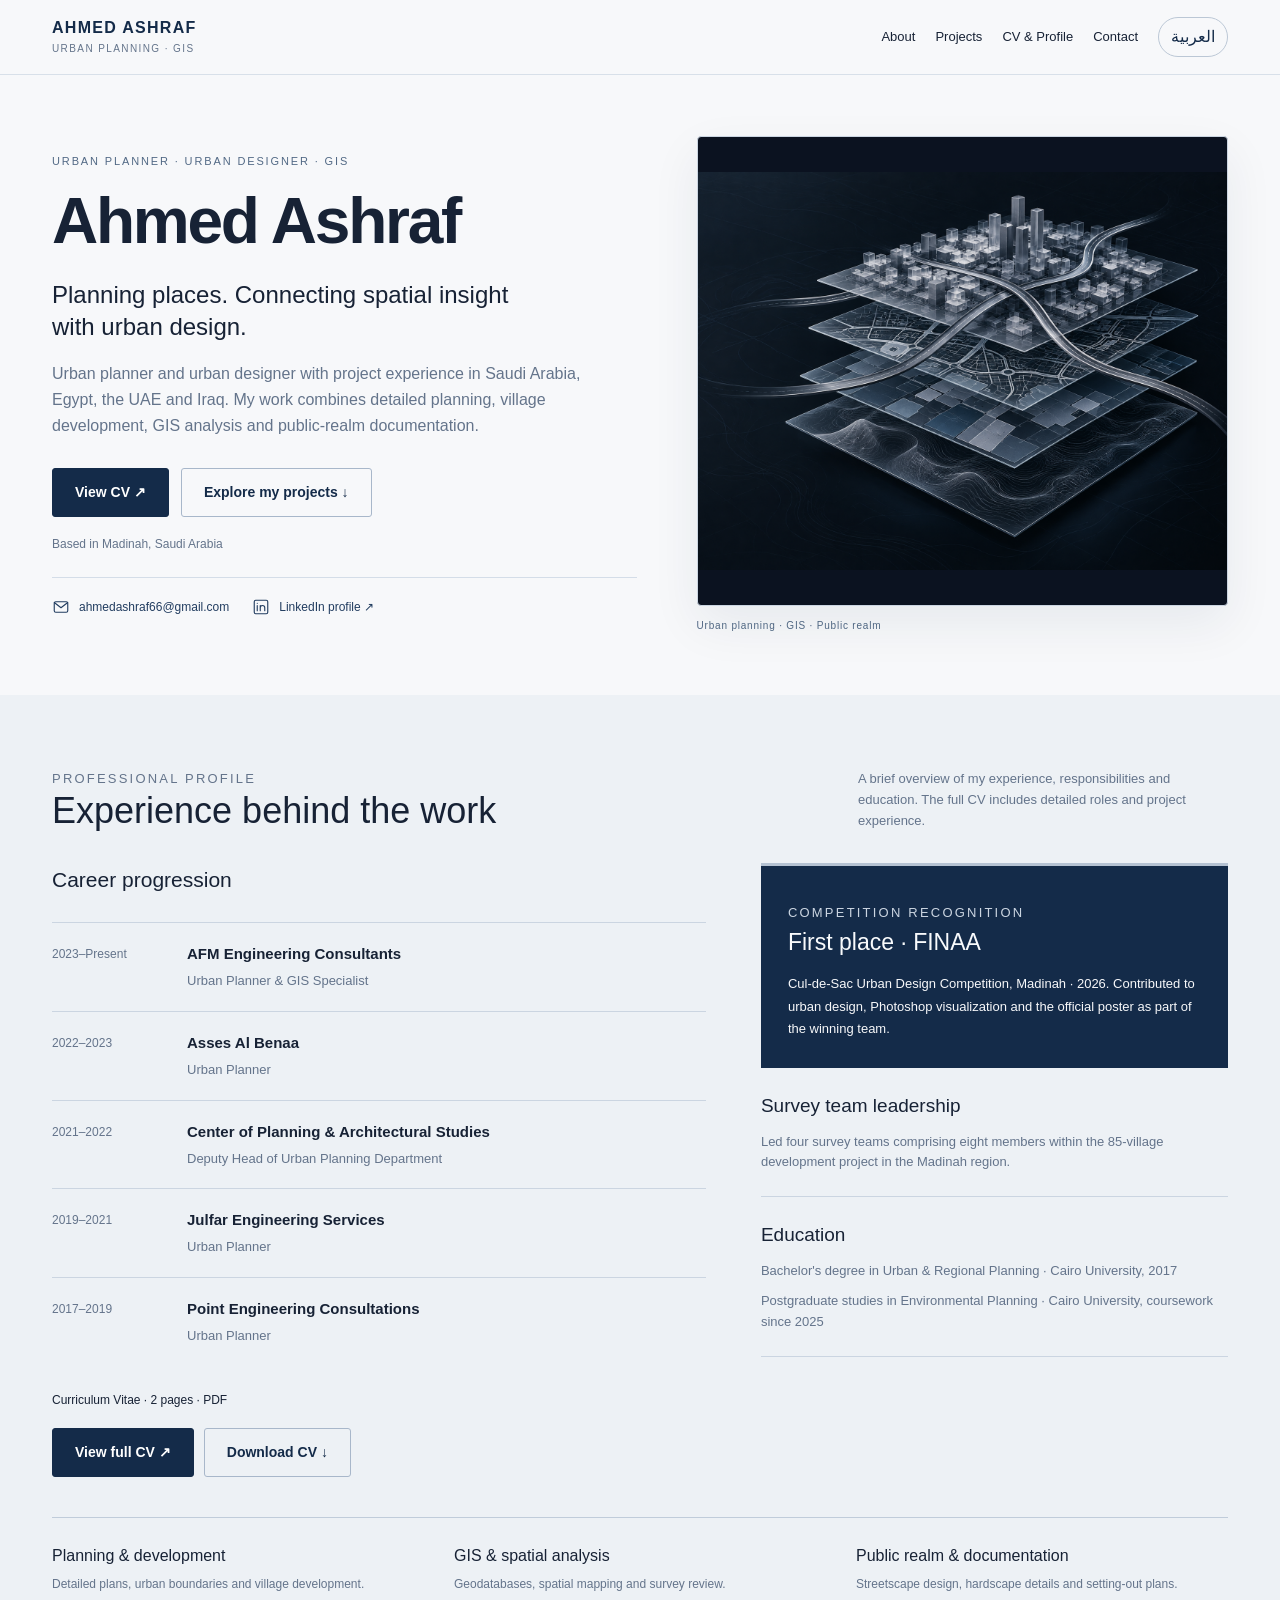
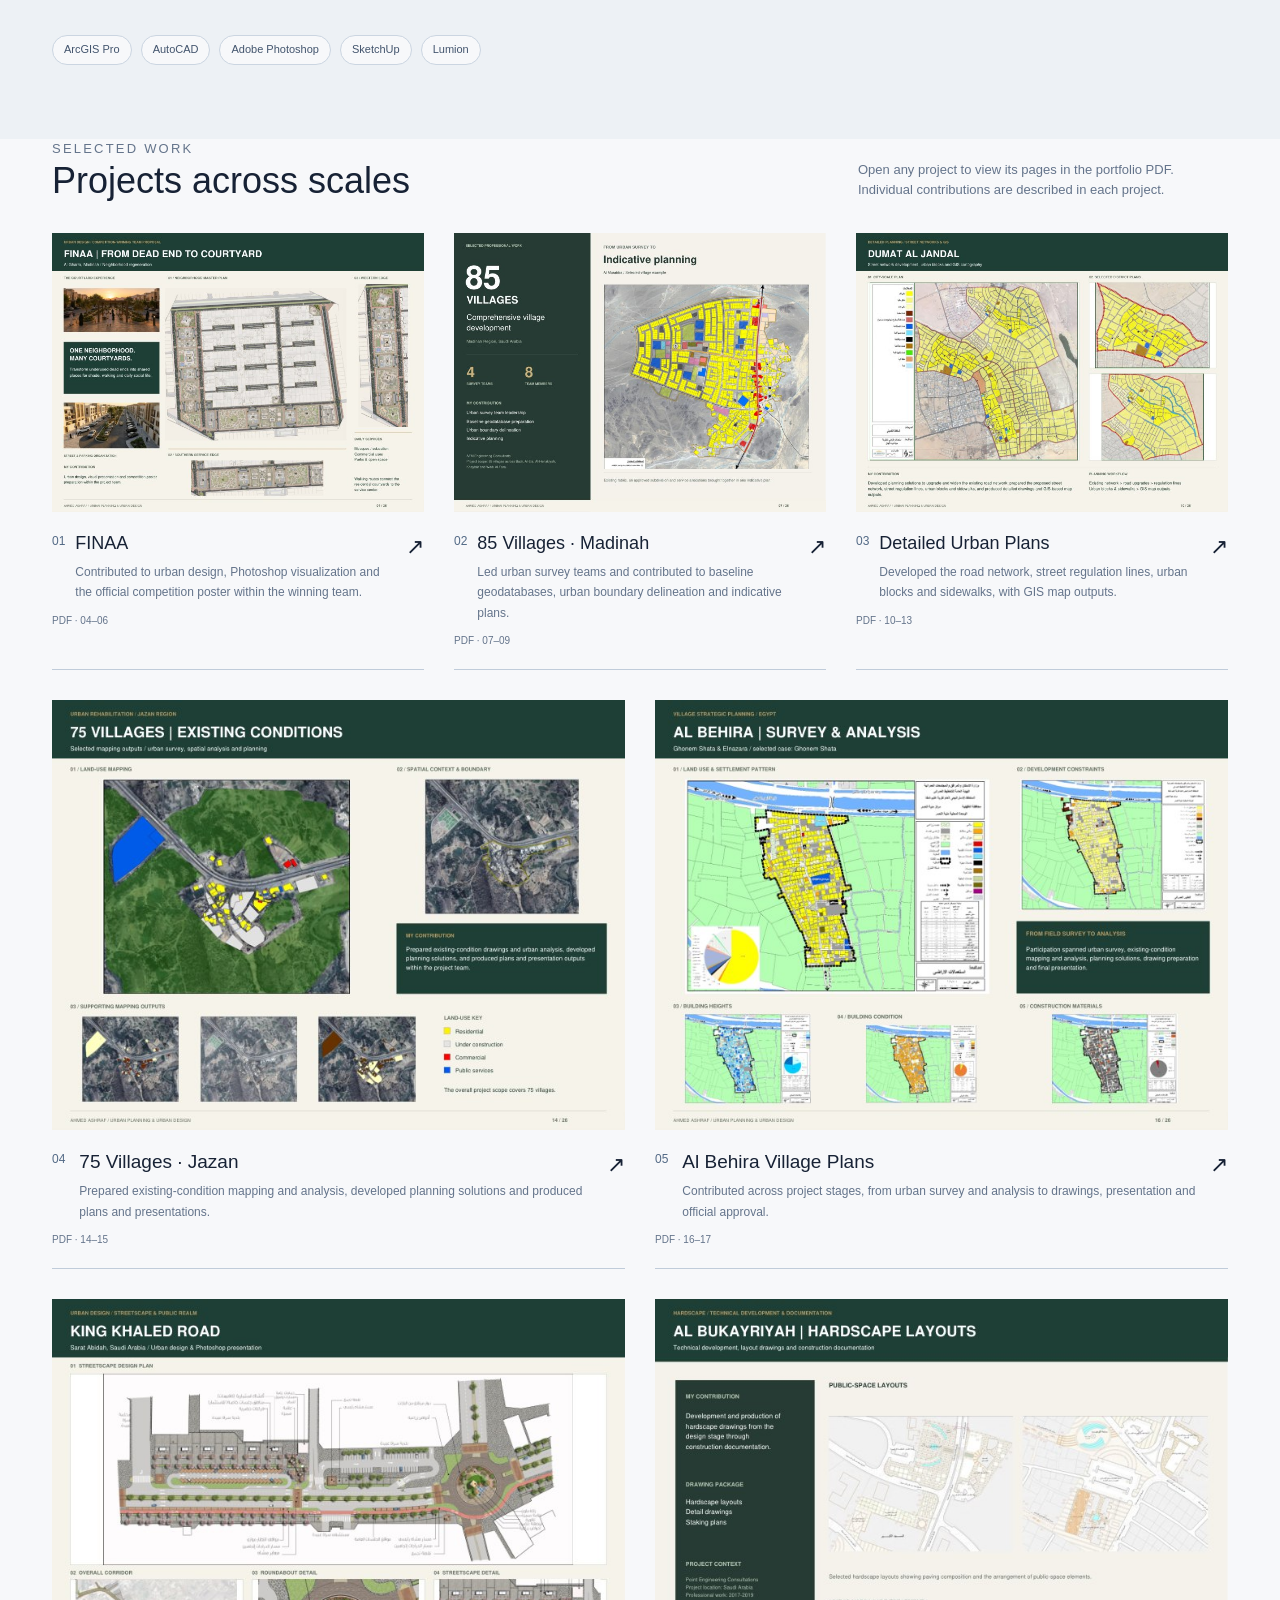
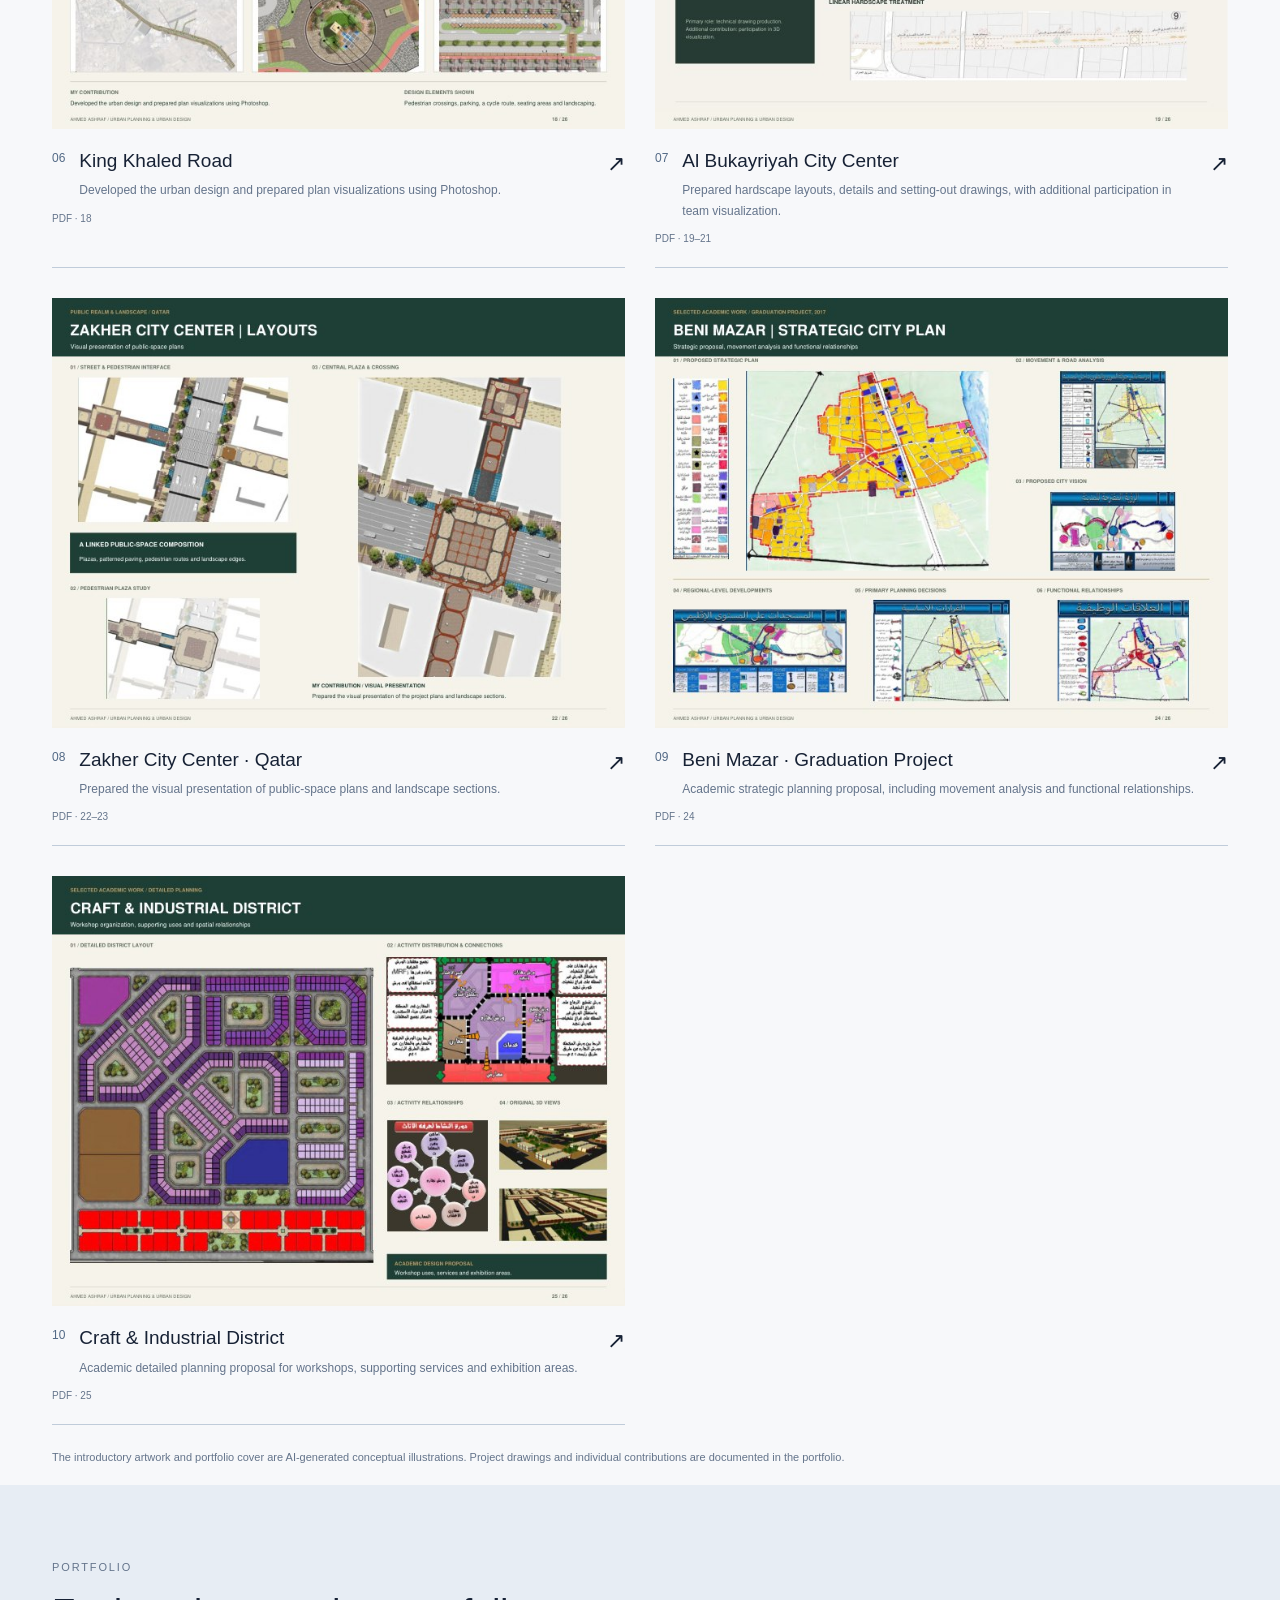
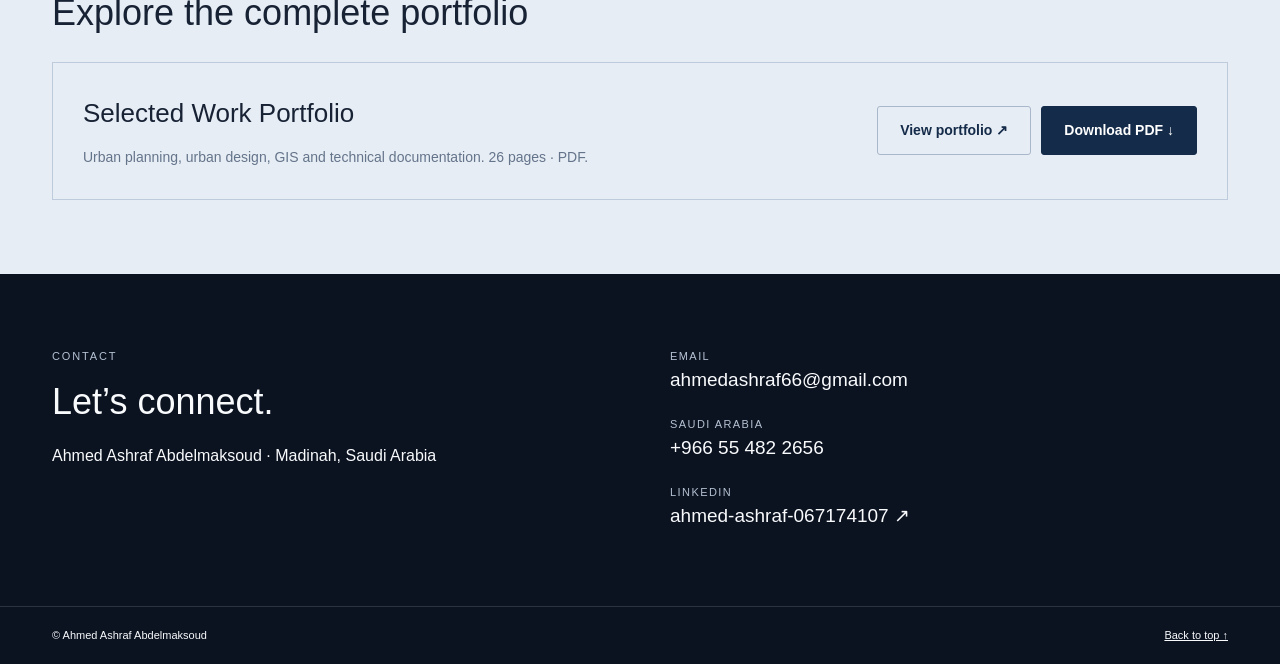
==== commit 6dd09901: "Refresh website with formal navy and silver branding and prominent contact links" ====
--- a/index.html
+++ b/index.html
@@ -1,14 +1,16 @@
 <!DOCTYPE html>
 
-<html dir="ltr" lang="en"><head><meta charset="utf-8"/><meta content="width=device-width,initial-scale=1" name="viewport"/><title>Ahmed Ashraf | Urban Planning &amp; GIS</title><meta content="Selected urban planning, urban design and GIS work by Ahmed Ashraf Abdelmaksoud. Explore projects and download his CV and portfolio." name="description"/><meta content="#1f4036" name="theme-color"/><style>
-:root{--green:#1f4036;--cream:#f6f3ea;--gold:#b89c63;--muted:#647366}*{box-sizing:border-box}html{scroll-behavior:smooth;scroll-padding-top:85px}body{margin:0;background:var(--cream);color:var(--green);font-family:Arial,Helvetica,sans-serif;line-height:1.6}a{color:inherit}button{font:inherit}a:focus-visible,button:focus-visible{outline:3px solid var(--gold);outline-offset:5px}.wrap{max-width:1240px;margin:auto;padding:0 32px}header{position:sticky;top:0;z-index:10;background:rgba(246,243,234,.97);border-bottom:1px solid #1f40361f}.nav{height:74px;display:flex;align-items:center;justify-content:space-between;gap:20px}.brand{text-decoration:none;line-height:1.15;font-weight:bold;letter-spacing:.08em}.brand small{display:block;font-size:10px;font-weight:normal;margin-top:6px;letter-spacing:.14em}.links{display:flex;align-items:center;gap:25px}.links a{text-decoration:none;font-size:13px}.lang{border:1px solid #1f403644;background:none;padding:6px 12px;border-radius:20px;cursor:pointer}.hero{background:#061b14}.hero-image{display:block;width:100%;max-width:1448px;margin:auto;height:auto}.hero-actions{display:flex;justify-content:center;flex-wrap:wrap;gap:14px;padding:25px 24px 30px}.button{display:inline-flex;align-items:center;justify-content:center;gap:10px;padding:12px 22px;border:1px solid var(--gold);background:var(--gold);color:#10291f;text-decoration:none;font-size:14px;font-weight:bold;border-radius:3px}.button.outline{background:transparent;color:var(--cream)}.button.secondary{background:transparent;border-color:var(--green);color:var(--green)}section{padding:74px 0}.intro{display:grid;grid-template-columns:1fr 1.3fr;gap:60px;border-bottom:1px solid #b89c6355}.eyebrow{text-transform:uppercase;letter-spacing:.17em;font-size:11px;color:var(--muted);margin:0 0 16px}h1{font-size:clamp(30px,4vw,52px);line-height:1.12;margin:0;font-weight:normal;letter-spacing:-.035em}h2{font-size:36px;line-height:1.15;margin:0;font-weight:normal}p{margin:0 0 18px}.intro p{font-size:17px;max-width:640px}.tags{display:flex;gap:9px;flex-wrap:wrap}.tags span{font-size:11px;padding:5px 11px;border:1px solid #1f403633;border-radius:20px}.section-head{display:flex;align-items:end;justify-content:space-between;gap:20px;margin-bottom:32px}.section-head p{font-size:13px;max-width:370px;color:var(--muted);margin:0}.projects{display:grid;grid-template-columns:1fr 1fr;gap:30px}.project{display:block;text-decoration:none;border-bottom:1px solid #b89c6370;padding-bottom:20px}.thumb{background:#e6e3d9;overflow:hidden;aspect-ratio:4/3}.thumb img{width:100%;height:100%;object-fit:contain;display:block;transition:transform .25s}.project:hover .thumb img{transform:scale(1.025)}.project-meta{display:flex;align-items:start;gap:14px;margin-top:17px}.number{color:var(--gold);font-size:12px;padding-top:3px}h3{margin:0;font-size:19px;font-weight:normal}.project p{font-size:12px;color:var(--muted);margin:4px 0 0}.arrow{margin-inline-start:auto;font-size:22px}.pages{display:block;font-size:10px;margin-top:10px;color:var(--muted)}.documents{background:#ebe8dd}.document-grid{display:grid;grid-template-columns:1fr 1fr;gap:24px;margin-top:28px}.document{border:1px solid #1f403633;padding:30px}.document h3{font-size:26px;margin-bottom:12px}.document p{font-size:14px;color:var(--muted)}.document-actions{display:flex;flex-wrap:wrap;gap:10px}.contact{background:var(--green);color:var(--cream)}.contact-grid{display:grid;grid-template-columns:1fr 1fr;gap:60px}.contact .eyebrow{color:var(--gold)}.contact a{display:block;text-decoration:none;overflow-wrap:anywhere}.contact a:hover{text-decoration:underline}.contact-list{display:grid;gap:20px}.contact-list small{display:block;color:var(--gold);font-size:11px;letter-spacing:.13em}.contact-list span{font-size:19px}footer{background:var(--green);color:var(--cream);border-top:1px solid #ffffff22;padding:20px 0;font-size:11px}.footer-inner{display:flex;justify-content:space-between;gap:20px}.note{font-size:11px;color:var(--muted);margin-top:24px}body[dir=rtl]{font-family:Tahoma,Arial,sans-serif}body[dir=rtl] h1,body[dir=rtl] h2{letter-spacing:0}@media(max-width:720px){.wrap{padding:0 20px}.nav{height:66px}.links{gap:13px}.links a{font-size:11px}.brand{font-size:12px}.brand small{font-size:8px}.intro,.contact-grid{grid-template-columns:1fr;gap:28px}.projects,.document-grid{grid-template-columns:1fr}.section-head{display:block}.section-head p{margin-top:15px}section{padding:48px 0}.hero-actions .button{font-size:12px;padding:10px 14px}.footer-inner{display:block}.document{padding:23px}}@media(prefers-reduced-motion:reduce){html{scroll-behavior:auto}.thumb img{transition:none}}
+<html dir="ltr" lang="en"><head><meta charset="utf-8"/><meta content="width=device-width,initial-scale=1" name="viewport"/><title>Ahmed Ashraf | Urban Planning &amp; GIS</title><meta content="Selected urban planning, urban design and GIS work by Ahmed Ashraf Abdelmaksoud. Explore projects and download his CV and portfolio." name="description"/><meta content="#142b49" name="theme-color"/><style>
+:root{--green:#142b49;--cream:#f7f8fa;--gold:#aab8c9;--muted:#64748b}*{box-sizing:border-box}html{scroll-behavior:smooth;scroll-padding-top:85px}body{margin:0;background:var(--cream);color:var(--green);font-family:Arial,Helvetica,sans-serif;line-height:1.6}a{color:inherit}button{font:inherit}a:focus-visible,button:focus-visible{outline:3px solid var(--gold);outline-offset:5px}.wrap{max-width:1240px;margin:auto;padding:0 32px}header{position:sticky;top:0;z-index:10;background:rgba(247,248,250,.97);border-bottom:1px solid #142b491f}.nav{height:74px;display:flex;align-items:center;justify-content:space-between;gap:20px}.brand{text-decoration:none;line-height:1.15;font-weight:bold;letter-spacing:.08em}.brand small{display:block;font-size:10px;font-weight:normal;margin-top:6px;letter-spacing:.14em}.links{display:flex;align-items:center;gap:25px}.links a{text-decoration:none;font-size:13px}.lang{border:1px solid #142b4944;background:none;padding:6px 12px;border-radius:20px;cursor:pointer}.hero{background:#0b1220}.hero-image{display:block;width:100%;max-width:1448px;margin:auto;height:auto}.hero-actions{display:flex;justify-content:center;flex-wrap:wrap;gap:14px;padding:25px 24px 30px}.button{display:inline-flex;align-items:center;justify-content:center;gap:10px;padding:12px 22px;border:1px solid var(--gold);background:var(--gold);color:#ffffff;text-decoration:none;font-size:14px;font-weight:bold;border-radius:3px}.button.outline{background:transparent;color:var(--cream)}.button.secondary{background:transparent;border-color:var(--green);color:var(--green)}section{padding:74px 0}.intro{display:grid;grid-template-columns:1fr 1.3fr;gap:60px;border-bottom:1px solid #aab8c955}.eyebrow{text-transform:uppercase;letter-spacing:.17em;font-size:11px;color:var(--muted);margin:0 0 16px}h1{font-size:clamp(30px,4vw,52px);line-height:1.12;margin:0;font-weight:normal;letter-spacing:-.035em}h2{font-size:36px;line-height:1.15;margin:0;font-weight:normal}p{margin:0 0 18px}.intro p{font-size:17px;max-width:640px}.tags{display:flex;gap:9px;flex-wrap:wrap}.tags span{font-size:11px;padding:5px 11px;border:1px solid #142b4933;border-radius:20px}.section-head{display:flex;align-items:end;justify-content:space-between;gap:20px;margin-bottom:32px}.section-head p{font-size:13px;max-width:370px;color:var(--muted);margin:0}.projects{display:grid;grid-template-columns:1fr 1fr;gap:30px}.project{display:block;text-decoration:none;border-bottom:1px solid #aab8c970;padding-bottom:20px}.thumb{background:#e5eaf0;overflow:hidden;aspect-ratio:4/3}.thumb img{width:100%;height:100%;object-fit:contain;display:block;transition:transform .25s}.project:hover .thumb img{transform:scale(1.025)}.project-meta{display:flex;align-items:start;gap:14px;margin-top:17px}.number{color:var(--gold);font-size:12px;padding-top:3px}h3{margin:0;font-size:19px;font-weight:normal}.project p{font-size:12px;color:var(--muted);margin:4px 0 0}.arrow{margin-inline-start:auto;font-size:22px}.pages{display:block;font-size:10px;margin-top:10px;color:var(--muted)}.documents{background:#edf1f5}.document-grid{display:grid;grid-template-columns:1fr 1fr;gap:24px;margin-top:28px}.document{border:1px solid #142b4933;padding:30px}.document h3{font-size:26px;margin-bottom:12px}.document p{font-size:14px;color:var(--muted)}.document-actions{display:flex;flex-wrap:wrap;gap:10px}.contact{background:var(--green);color:var(--cream)}.contact-grid{display:grid;grid-template-columns:1fr 1fr;gap:60px}.contact .eyebrow{color:var(--gold)}.contact a{display:block;text-decoration:none;overflow-wrap:anywhere}.contact a:hover{text-decoration:underline}.contact-list{display:grid;gap:20px}.contact-list small{display:block;color:var(--gold);font-size:11px;letter-spacing:.13em}.contact-list span{font-size:19px}footer{background:var(--green);color:var(--cream);border-top:1px solid #ffffff22;padding:20px 0;font-size:11px}.footer-inner{display:flex;justify-content:space-between;gap:20px}.note{font-size:11px;color:var(--muted);margin-top:24px}body[dir=rtl]{font-family:Tahoma,Arial,sans-serif}body[dir=rtl] h1,body[dir=rtl] h2{letter-spacing:0}@media(max-width:720px){.wrap{padding:0 20px}.nav{height:66px}.links{gap:13px}.links a{font-size:11px}.brand{font-size:12px}.brand small{font-size:8px}.intro,.contact-grid{grid-template-columns:1fr;gap:28px}.projects,.document-grid{grid-template-columns:1fr}.section-head{display:block}.section-head p{margin-top:15px}section{padding:48px 0}.hero-actions .button{font-size:12px;padding:10px 14px}.footer-inner{display:block}.document{padding:23px}}@media(prefers-reduced-motion:reduce){html{scroll-behavior:auto}.thumb img{transition:none}}
 
-.profile-hero{display:grid;grid-template-columns:1.1fr 1fr;gap:60px;align-items:center;padding-top:58px;padding-bottom:58px;min-height:620px}.profile-hero h1{font-size:clamp(42px,5vw,72px);font-weight:bold;line-height:1.08}.hero-line{font-size:24px;line-height:1.35;max-width:490px;margin-top:23px}.hero-bio{font-size:16px;color:var(--muted);max-width:560px}.profile-hero .hero-actions{justify-content:flex-start;padding:12px 0 18px;gap:12px}.location{font-size:12px;color:var(--muted);margin:0}.hero-art{margin:0;min-width:0}.art-frame{height:450px;overflow:hidden;position:relative;background:#071d15;border-radius:4px}.art-frame img{position:absolute;width:170%;height:auto;max-width:none;right:0;top:50%;transform:translateY(-50%)}.hero-art figcaption{font-size:10px;letter-spacing:.08em;margin-top:12px;color:var(--muted)}.career-section{background:#ebe8dd}.cv-layout{display:grid;grid-template-columns:1.4fr 1fr;gap:55px}.career-main>h3{font-size:21px;margin-bottom:25px}.timeline{list-style:none;padding:0;margin:0}.timeline li{display:grid;grid-template-columns:115px 1fr;gap:20px;border-top:1px solid #1f403625;padding:19px 0}.career-date{font-size:12px;color:var(--muted);padding-top:3px}.timeline h4{font-size:15px;margin:0;font-weight:bold}.timeline p{font-size:13px;margin:5px 0 0;color:var(--muted)}.recognition{background:var(--green);color:var(--cream);padding:27px}.recognition .eyebrow{color:var(--gold)}.recognition h3{font-size:23px;margin-bottom:12px}.recognition p:last-child{font-size:13px;margin:0;line-height:1.75}.career-aside .leadership,.education{padding:23px 0;border-bottom:1px solid #1f403625}.career-aside p{font-size:13px;color:var(--muted);margin:10px 0 0}.career-aside .recognition p{color:var(--cream)}.career-aside .recognition .eyebrow{color:var(--gold)}.cv-download{margin-top:25px}.cv-download>p{font-size:12px}.expertise-strip{display:grid;grid-template-columns:repeat(3,1fr);gap:30px;margin:40px 0 23px;border-top:1px solid #b89c6380;padding-top:25px}.expertise-strip h3{font-size:16px}.expertise-strip p{font-size:12px;color:var(--muted);margin-top:7px}.projects{grid-template-columns:repeat(6,1fr)}.project{grid-column:span 3}.project.featured{grid-column:span 2}.featured h3{font-size:18px}.featured .project-meta{gap:10px}.project p{line-height:1.7}.portfolio-download{grid-template-columns:1fr}.portfolio-download .document{display:grid;grid-template-columns:1fr 1fr;column-gap:40px;align-items:center}.portfolio-download .document h3{grid-column:1}.portfolio-download .document p{grid-column:1;margin:0}.portfolio-download .document-actions{grid-column:2;grid-row:1/span 2;justify-content:flex-end}.links{gap:20px}@media(max-width:950px){.profile-hero{gap:30px}.art-frame{height:390px}.cv-layout{gap:30px}.project.featured{grid-column:span 3}.expertise-strip{gap:20px}}@media(max-width:720px){.profile-hero{grid-template-columns:1fr;min-height:0;gap:30px;padding-top:40px;padding-bottom:40px}.profile-hero h1{font-size:46px}.hero-line{font-size:21px}.art-frame{height:320px}.hero-bio{font-size:15px}.cv-layout{grid-template-columns:1fr}.expertise-strip{grid-template-columns:1fr;gap:16px}.timeline li{grid-template-columns:90px 1fr;gap:14px}.project,.project.featured{grid-column:span 6}.portfolio-download .document{display:block}.portfolio-download .document p{margin-bottom:20px}.portfolio-download .document-actions{justify-content:flex-start}.links{gap:10px}.links a{font-size:10px}.brand{font-size:11px}.brand small{font-size:7px}.nav{gap:10px}.lang{padding:5px 9px;font-size:11px}}
+.profile-hero{display:grid;grid-template-columns:1.1fr 1fr;gap:60px;align-items:center;padding-top:58px;padding-bottom:58px;min-height:620px}.profile-hero h1{font-size:clamp(42px,5vw,72px);font-weight:bold;line-height:1.08}.hero-line{font-size:24px;line-height:1.35;max-width:490px;margin-top:23px}.hero-bio{font-size:16px;color:var(--muted);max-width:560px}.profile-hero .hero-actions{justify-content:flex-start;padding:12px 0 18px;gap:12px}.location{font-size:12px;color:var(--muted);margin:0}.hero-art{margin:0;min-width:0}.art-frame{height:450px;overflow:hidden;position:relative;background:#0b1220;border-radius:4px}.art-frame img{position:absolute;width:170%;height:auto;max-width:none;right:0;top:50%;transform:translateY(-50%)}.hero-art figcaption{font-size:10px;letter-spacing:.08em;margin-top:12px;color:var(--muted)}.career-section{background:#edf1f5}.cv-layout{display:grid;grid-template-columns:1.4fr 1fr;gap:55px}.career-main>h3{font-size:21px;margin-bottom:25px}.timeline{list-style:none;padding:0;margin:0}.timeline li{display:grid;grid-template-columns:115px 1fr;gap:20px;border-top:1px solid #142b4925;padding:19px 0}.career-date{font-size:12px;color:var(--muted);padding-top:3px}.timeline h4{font-size:15px;margin:0;font-weight:bold}.timeline p{font-size:13px;margin:5px 0 0;color:var(--muted)}.recognition{background:var(--green);color:var(--cream);padding:27px}.recognition .eyebrow{color:var(--gold)}.recognition h3{font-size:23px;margin-bottom:12px}.recognition p:last-child{font-size:13px;margin:0;line-height:1.75}.career-aside .leadership,.education{padding:23px 0;border-bottom:1px solid #142b4925}.career-aside p{font-size:13px;color:var(--muted);margin:10px 0 0}.career-aside .recognition p{color:var(--cream)}.career-aside .recognition .eyebrow{color:var(--gold)}.cv-download{margin-top:25px}.cv-download>p{font-size:12px}.expertise-strip{display:grid;grid-template-columns:repeat(3,1fr);gap:30px;margin:40px 0 23px;border-top:1px solid #aab8c980;padding-top:25px}.expertise-strip h3{font-size:16px}.expertise-strip p{font-size:12px;color:var(--muted);margin-top:7px}.projects{grid-template-columns:repeat(6,1fr)}.project{grid-column:span 3}.project.featured{grid-column:span 2}.featured h3{font-size:18px}.featured .project-meta{gap:10px}.project p{line-height:1.7}.portfolio-download{grid-template-columns:1fr}.portfolio-download .document{display:grid;grid-template-columns:1fr 1fr;column-gap:40px;align-items:center}.portfolio-download .document h3{grid-column:1}.portfolio-download .document p{grid-column:1;margin:0}.portfolio-download .document-actions{grid-column:2;grid-row:1/span 2;justify-content:flex-end}.links{gap:20px}@media(max-width:950px){.profile-hero{gap:30px}.art-frame{height:390px}.cv-layout{gap:30px}.project.featured{grid-column:span 3}.expertise-strip{gap:20px}}@media(max-width:720px){.profile-hero{grid-template-columns:1fr;min-height:0;gap:30px;padding-top:40px;padding-bottom:40px}.profile-hero h1{font-size:46px}.hero-line{font-size:21px}.art-frame{height:320px}.hero-bio{font-size:15px}.cv-layout{grid-template-columns:1fr}.expertise-strip{grid-template-columns:1fr;gap:16px}.timeline li{grid-template-columns:90px 1fr;gap:14px}.project,.project.featured{grid-column:span 6}.portfolio-download .document{display:block}.portfolio-download .document p{margin-bottom:20px}.portfolio-download .document-actions{justify-content:flex-start}.links{gap:10px}.links a{font-size:10px}.brand{font-size:11px}.brand small{font-size:7px}.nav{gap:10px}.lang{padding:5px 9px;font-size:11px}}
+
+/* Formal midnight blue and platinum identity. */
+body{color:#172235;background:#f7f8fa}.brand{color:#142b49}.brand small{color:#64748b}header{border-bottom-color:#d8e0e9}.lang{border-color:#bbc7d5;color:#142b49}.button{background:#142b49;border-color:#142b49;color:#fff}.button:hover{background:#203e64;border-color:#203e64}.button.secondary{background:transparent;color:#142b49;border-color:#a8b7ca}.button.secondary:hover{background:#e7edf4}.art-frame{height:470px;background:#0b1220;border:1px solid #cbd5e1;box-shadow:0 18px 50px #142b4912}.art-frame img{width:100%;height:100%;object-fit:contain;right:0;top:0;transform:none}.recognition{background:#142b49;color:#f8fafc;border-top:3px solid #b5c2d2}.recognition .eyebrow,.career-aside .recognition .eyebrow{color:#cbd5e1}.number{color:#526985}.contact,footer{background:#0b1220;color:#f8fafc}.contact-list small,.contact .eyebrow{color:#b5c2d2}.hero-contact{display:flex;flex-wrap:wrap;gap:13px 23px;margin-top:23px;padding-top:20px;border-top:1px solid #d4dde8}.hero-contact a{display:inline-flex;align-items:center;gap:9px;text-decoration:none;color:#223d60;font-size:12px}.hero-contact a:hover{text-decoration:underline}.hero-contact svg{width:18px;height:18px;fill:none;stroke:currentColor;stroke-width:1.5;stroke-linecap:round;stroke-linejoin:round;flex-shrink:0}.tags span{background:#f7f8fa;border-color:#cbd5e1;color:#42546d}.documents{background:#e7edf4}.thumb{background:#e5eaf0}.project{border-bottom-color:#c0ccda}.career-section{background:#edf1f5}.profile-hero .eyebrow{color:#526985}.hero-art figcaption{color:#526985}.timeline li,.career-aside .leadership,.education{border-color:#cbd5e1}.document{border-color:#becbdc}.expertise-strip{border-color:#c0ccda}.contact-list a:hover{color:#cbd5e1}@media(max-width:720px){.art-frame{height:auto;aspect-ratio:4/3}.hero-contact{gap:15px}.hero-contact a{font-size:12px}.profile-hero{padding-top:35px}}
 </style></head><body><header><div class="wrap nav"><a class="brand" href="#top">AHMED ASHRAF<small>URBAN PLANNING · GIS</small></a><nav aria-label="Main navigation" class="links"><a data-ar="نبذة" data-en="About" href="#top">About</a><a data-ar="المشروعات" data-en="Projects" href="#projects">Projects</a><a data-ar="السيرة الذاتية" data-en="CV &amp; Profile" href="#cv">CV &amp; Profile</a><a data-ar="تواصل" data-en="Contact" href="#contact">Contact</a><button class="lang" id="language" type="button">العربية</button></nav></div></header>
-<main id="top"><section aria-label="Professional introduction" class="profile-hero wrap"><div class="hero-copy"><p class="eyebrow" data-ar="مهندس تخطيط وتصميم عمراني · GIS" data-en="Urban Planner · Urban Designer · GIS">Urban Planner · Urban Designer · GIS</p><h1 data-ar="أحمد أشرف" data-en="Ahmed Ashraf">Ahmed Ashraf</h1><p class="hero-line" data-ar="تخطيط الأماكن وربط التحليل المكاني بالتصميم العمراني." data-en="Planning places. Connecting spatial insight with urban design.">Planning places. Connecting spatial insight with urban design.</p><p class="hero-bio" data-ar="مهندس تخطيط وتصميم عمراني، تشمل خبرتي مشروعات في السعودية ومصر والإمارات والعراق. يجمع عملي بين التخطيط التفصيلي وتنمية القرى والتحليل باستخدام GIS وإعداد رسومات الفراغات العامة." data-en="Urban planner and urban designer with project experience in Saudi Arabia, Egypt, the UAE and Iraq. My work combines detailed planning, village development, GIS analysis and public-realm documentation.">Urban planner and urban designer with project experience in Saudi Arabia, Egypt, the UAE and Iraq. My work combines detailed planning, village development, GIS analysis and public-realm documentation.</p><div class="hero-actions"><a class="button" data-ar="عرض السيرة الذاتية ↗" data-en="View CV ↗" href="Ahmed_Ashraf_CV.pdf" rel="noopener" target="_blank">View CV ↗</a><a class="button secondary" data-ar="تصفح مشروعاتي ↓" data-en="Explore my projects ↓" href="#projects">Explore my projects ↓</a></div><p class="location" data-ar="مقيم في المدينة المنورة، السعودية" data-en="Based in Madinah, Saudi Arabia">Based in Madinah, Saudi Arabia</p></div><figure class="hero-art"><div class="art-frame"><img alt="Abstract GIS layers, urban masses and intertwined road ribbons in dark green, cream and gold" src="cover.jpg"/></div><figcaption><span data-ar="تخطيط عمراني · GIS · فراغات عامة" data-en="Urban planning · GIS · Public realm">Urban planning · GIS · Public realm</span></figcaption></figure></section>
-
-<section class="career-section" id="cv"><div class="wrap"><div class="section-head"><div><p class="eyebrow" data-ar="الملف المهني" data-en="Professional profile">Professional profile</p><h2 data-ar="الخبرة وراء المشروعات" data-en="Experience behind the work">Experience behind the work</h2></div><p data-ar="ملخص للخبرات والمسؤوليات والتعليم، وتضم السيرة الذاتية تفاصيل الأدوار والمشروعات." data-en="A brief overview of my experience, responsibilities and education. The full CV includes detailed roles and project experience.">A brief overview of my experience, responsibilities and education. The full CV includes detailed roles and project experience.</p></div><div class="cv-layout"><div class="career-main"><h3 data-ar="المسار المهني" data-en="Career progression">Career progression</h3><ol class="timeline"><li><span class="career-date" data-ar="2023–الآن" data-en="2023–Present">2023–Present</span><div><h4 data-ar="مكتب أحمد فريد مصطفى للاستشارات الهندسية" data-en="AFM Engineering Consultants">AFM Engineering Consultants</h4><p data-ar="مهندس تخطيط عمراني وأخصائي GIS" data-en="Urban Planner &amp; GIS Specialist">Urban Planner &amp; GIS Specialist</p></div></li><li><span class="career-date" data-ar="2022–2023" data-en="2022–2023">2022–2023</span><div><h4 data-ar="أسس البناء للاستشارات الهندسية" data-en="Asses Al Benaa">Asses Al Benaa</h4><p data-ar="مهندس تخطيط عمراني" data-en="Urban Planner">Urban Planner</p></div></li><li><span class="career-date" data-ar="2021–2022" data-en="2021–2022">2021–2022</span><div><h4 data-ar="مركز الدراسات التخطيطية والمعمارية" data-en="Center of Planning &amp; Architectural Studies">Center of Planning &amp; Architectural Studies</h4><p data-ar="نائب رئيس قسم التخطيط العمراني" data-en="Deputy Head of Urban Planning Department">Deputy Head of Urban Planning Department</p></div></li><li><span class="career-date" data-ar="2019–2021" data-en="2019–2021">2019–2021</span><div><h4 data-ar="جلفار للخدمات الهندسية" data-en="Julfar Engineering Services">Julfar Engineering Services</h4><p data-ar="مهندس تخطيط عمراني" data-en="Urban Planner">Urban Planner</p></div></li><li><span class="career-date" data-ar="2017–2019" data-en="2017–2019">2017–2019</span><div><h4 data-ar="بوينت للاستشارات الهندسية" data-en="Point Engineering Consultations">Point Engineering Consultations</h4><p data-ar="مهندس تخطيط عمراني" data-en="Urban Planner">Urban Planner</p></div></li></ol><div class="cv-download"><p data-ar="السيرة الذاتية · صفحتان · PDF" data-en="Curriculum Vitae · 2 pages · PDF">Curriculum Vitae · 2 pages · PDF</p><div class="document-actions"><a class="button" data-ar="عرض السيرة الذاتية ↗" data-en="View full CV ↗" href="Ahmed_Ashraf_CV.pdf" rel="noopener" target="_blank">View full CV ↗</a><a class="button secondary" data-ar="تحميل السيرة الذاتية ↓" data-en="Download CV ↓" download="" href="Ahmed_Ashraf_CV.pdf">Download CV ↓</a></div></div></div><aside class="career-aside"><div class="recognition"><p class="eyebrow" data-ar="المسابقة" data-en="Competition recognition">Competition recognition</p><h3 data-ar="المركز الأول · فناء" data-en="First place · FINAA">First place · FINAA</h3><p data-ar="مسابقة التصميم العمراني للنهايات المغلقة، المدينة المنورة · 2026. شاركت في التصميم العمراني والإظهار بالفوتوشوب وإعداد البوستر الرسمي ضمن الفريق الفائز." data-en="Cul-de-Sac Urban Design Competition, Madinah · 2026. Contributed to urban design, Photoshop visualization and the official poster as part of the winning team.">Cul-de-Sac Urban Design Competition, Madinah · 2026. Contributed to urban design, Photoshop visualization and the official poster as part of the winning team.</p></div><div class="leadership"><h3 data-ar="قيادة فرق الرفع العمراني" data-en="Survey team leadership">Survey team leadership</h3><p data-ar="قيادة أربع فرق رفع عمراني تضم ثمانية أعضاء ضمن مشروع تنمية 85 قرية بمنطقة المدينة المنورة." data-en="Led four survey teams comprising eight members within the 85-village development project in the Madinah region.">Led four survey teams comprising eight members within the 85-village development project in the Madinah region.</p></div><div class="education"><h3 data-ar="التعليم" data-en="Education">Education</h3><p data-ar="بكالوريوس التخطيط العمراني والإقليمي · جامعة القاهرة، 2017" data-en="Bachelor's degree in Urban &amp; Regional Planning · Cairo University, 2017">Bachelor's degree in Urban &amp; Regional Planning · Cairo University, 2017</p><p data-ar="دراسات عليا في التخطيط البيئي · جامعة القاهرة، مرحلة المقررات منذ 2025" data-en="Postgraduate studies in Environmental Planning · Cairo University, coursework since 2025">Postgraduate studies in Environmental Planning · Cairo University, coursework since 2025</p></div></aside></div><div class="expertise-strip"><div><h3 data-ar="التخطيط والتنمية" data-en="Planning &amp; development">Planning &amp; development</h3><p data-ar="المخططات التفصيلية والأحوزة العمرانية وتنمية القرى." data-en="Detailed plans, urban boundaries and village development.">Detailed plans, urban boundaries and village development.</p></div><div><h3 data-ar="GIS والتحليل المكاني" data-en="GIS &amp; spatial analysis">GIS &amp; spatial analysis</h3><p data-ar="قواعد البيانات الجغرافية والخرائط ومراجعة الرفع العمراني." data-en="Geodatabases, spatial mapping and survey review.">Geodatabases, spatial mapping and survey review.</p></div><div><h3 data-ar="الفراغات العامة والرسومات" data-en="Public realm &amp; documentation">Public realm &amp; documentation</h3><p data-ar="تصميم الشوارع وتفاصيل الهاردسكيب ولوحات التوقيع." data-en="Streetscape design, hardscape details and setting-out plans.">Streetscape design, hardscape details and setting-out plans.</p></div></div><div class="tags"><span>ArcGIS Pro</span><span>AutoCAD</span><span>Adobe Photoshop</span><span>SketchUp</span><span>Lumion</span></div></div></section><section class="wrap" id="projects"><div class="section-head"><div><p class="eyebrow" data-ar="أعمال مختارة" data-en="Selected work">Selected work</p><h2 data-ar="مشروعات بمقاييس مختلفة" data-en="Projects across scales">Projects across scales</h2></div><p data-ar="اختر المشروع لعرض صفحاته داخل ملف البورتفوليو. يوضح كل مشروع نطاق مساهمتي فيه." data-en="Open any project to view its pages in the portfolio PDF. Individual contributions are described in each project.">Open any project to view its pages in the portfolio PDF. Individual contributions are described in each project.</p></div><div class="projects"><a class="project featured" href="Ahmed_Ashraf_Portfolio.pdf#page=4" rel="noopener" target="_blank"><div class="thumb"><img alt="FINAA portfolio page" loading="lazy" src="project-01.jpg"/></div><div class="project-meta"><span class="number">01</span><div><h3 data-ar="فناء" data-en="FINAA">FINAA</h3><p data-ar="المساهمة في التصميم العمراني والإظهار بالفوتوشوب والبوستر الرسمي ضمن الفريق الفائز." data-en="Contributed to urban design, Photoshop visualization and the official competition poster within the winning team.">Contributed to urban design, Photoshop visualization and the official competition poster within the winning team.</p></div><span aria-hidden="true" class="arrow">↗</span></div><span class="pages">PDF · 04–06</span></a><a class="project featured" href="Ahmed_Ashraf_Portfolio.pdf#page=7" rel="noopener" target="_blank"><div class="thumb"><img alt="85 Villages · Madinah portfolio page" loading="lazy" src="project-02.jpg"/></div><div class="project-meta"><span class="number">02</span><div><h3 data-ar="85 قرية · منطقة المدينة المنورة" data-en="85 Villages · Madinah">85 Villages · Madinah</h3><p data-ar="قيادة فرق الرفع العمراني والمساهمة في قواعد البيانات الأساسية ورسم الأحوزة العمرانية والمخططات الإرشادية." data-en="Led urban survey teams and contributed to baseline geodatabases, urban boundary delineation and indicative plans.">Led urban survey teams and contributed to baseline geodatabases, urban boundary delineation and indicative plans.</p></div><span aria-hidden="true" class="arrow">↗</span></div><span class="pages">PDF · 07–09</span></a><a class="project featured" href="Ahmed_Ashraf_Portfolio.pdf#page=10" rel="noopener" target="_blank"><div class="thumb"><img alt="Detailed Urban Plans portfolio page" loading="lazy" src="project-03.jpg"/></div><div class="project-meta"><span class="number">03</span><div><h3 data-ar="المخططات التفصيلية" data-en="Detailed Urban Plans">Detailed Urban Plans</h3><p data-ar="تطوير شبكة الطرق وخطوط التنظيم والبلوكات والأرصفة وإخراج الخرائط باستخدام GIS." data-en="Developed the road network, street regulation lines, urban blocks and sidewalks, with GIS map outputs.">Developed the road network, street regulation lines, urban blocks and sidewalks, with GIS map outputs.</p></div><span aria-hidden="true" class="arrow">↗</span></div><span class="pages">PDF · 10–13</span></a><a class="project" href="Ahmed_Ashraf_Portfolio.pdf#page=14" rel="noopener" target="_blank"><div class="thumb"><img alt="75 Villages · Jazan portfolio page" loading="lazy" src="project-04.jpg"/></div><div class="project-meta"><span class="number">04</span><div><h3 data-ar="75 قرية · منطقة جازان" data-en="75 Villages · Jazan">75 Villages · Jazan</h3><p data-ar="رسم الوضع الراهن والتحليل وإعداد الحلول التخطيطية والمخططات والإخراج." data-en="Prepared existing-condition mapping and analysis, developed planning solutions and produced plans and presentations.">Prepared existing-condition mapping and analysis, developed planning solutions and produced plans and presentations.</p></div><span aria-hidden="true" class="arrow">↗</span></div><span class="pages">PDF · 14–15</span></a><a class="project" href="Ahmed_Ashraf_Portfolio.pdf#page=16" rel="noopener" target="_blank"><div class="thumb"><img alt="Al Behira Village Plans portfolio page" loading="lazy" src="project-05.jpg"/></div><div class="project-meta"><span class="number">05</span><div><h3 data-ar="المخططات الاستراتيجية · البحيرة" data-en="Al Behira Village Plans">Al Behira Village Plans</h3><p data-ar="المساهمة عبر مراحل المشروع من الرفع العمراني والتحليل إلى الرسومات والإخراج والاعتماد الرسمي." data-en="Contributed across project stages, from urban survey and analysis to drawings, presentation and official approval.">Contributed across project stages, from urban survey and analysis to drawings, presentation and official approval.</p></div><span aria-hidden="true" class="arrow">↗</span></div><span class="pages">PDF · 16–17</span></a><a class="project" href="Ahmed_Ashraf_Portfolio.pdf#page=18" rel="noopener" target="_blank"><div class="thumb"><img alt="King Khaled Road portfolio page" loading="lazy" src="project-06.jpg"/></div><div class="project-meta"><span class="number">06</span><div><h3 data-ar="طريق الملك خالد" data-en="King Khaled Road">King Khaled Road</h3><p data-ar="التصميم العمراني وإخراج المخططات باستخدام الفوتوشوب." data-en="Developed the urban design and prepared plan visualizations using Photoshop.">Developed the urban design and prepared plan visualizations using Photoshop.</p></div><span aria-hidden="true" class="arrow">↗</span></div><span class="pages">PDF · 18</span></a><a class="project" href="Ahmed_Ashraf_Portfolio.pdf#page=19" rel="noopener" target="_blank"><div class="thumb"><img alt="Al Bukayriyah City Center portfolio page" loading="lazy" src="project-07.jpg"/></div><div class="project-meta"><span class="number">07</span><div><h3 data-ar="مركز مدينة البكيرية" data-en="Al Bukayriyah City Center">Al Bukayriyah City Center</h3><p data-ar="إعداد لوحات الهاردسكيب والتفاصيل والتوقيع، مع المشاركة في الإظهار ضمن فريق المشروع." data-en="Prepared hardscape layouts, details and setting-out drawings, with additional participation in team visualization.">Prepared hardscape layouts, details and setting-out drawings, with additional participation in team visualization.</p></div><span aria-hidden="true" class="arrow">↗</span></div><span class="pages">PDF · 19–21</span></a><a class="project" href="Ahmed_Ashraf_Portfolio.pdf#page=22" rel="noopener" target="_blank"><div class="thumb"><img alt="Zakher City Center · Qatar portfolio page" loading="lazy" src="project-08.jpg"/></div><div class="project-meta"><span class="number">08</span><div><h3 data-ar="مركز مدينة زاخر · قطر" data-en="Zakher City Center · Qatar">Zakher City Center · Qatar</h3><p data-ar="الإخراج البصري لمخططات الفراغات العامة وقطاعات اللاندسكيب." data-en="Prepared the visual presentation of public-space plans and landscape sections.">Prepared the visual presentation of public-space plans and landscape sections.</p></div><span aria-hidden="true" class="arrow">↗</span></div><span class="pages">PDF · 22–23</span></a><a class="project" href="Ahmed_Ashraf_Portfolio.pdf#page=24" rel="noopener" target="_blank"><div class="thumb"><img alt="Beni Mazar · Graduation Project portfolio page" loading="lazy" src="project-09.jpg"/></div><div class="project-meta"><span class="number">09</span><div><h3 data-ar="بني مزار · مشروع التخرج" data-en="Beni Mazar · Graduation Project">Beni Mazar · Graduation Project</h3><p data-ar="مقترح أكاديمي للتخطيط الاستراتيجي يتضمن تحليل الحركة والعلاقات الوظيفية." data-en="Academic strategic planning proposal, including movement analysis and functional relationships.">Academic strategic planning proposal, including movement analysis and functional relationships.</p></div><span aria-hidden="true" class="arrow">↗</span></div><span class="pages">PDF · 24</span></a><a class="project" href="Ahmed_Ashraf_Portfolio.pdf#page=25" rel="noopener" target="_blank"><div class="thumb"><img alt="Craft &amp; Industrial District portfolio page" loading="lazy" src="project-10.jpg"/></div><div class="project-meta"><span class="number">10</span><div><h3 data-ar="منطقة حرفية وصناعية" data-en="Craft &amp; Industrial District">Craft &amp; Industrial District</h3><p data-ar="مقترح أكاديمي للتخطيط التفصيلي للورش والخدمات الداعمة ومناطق العرض." data-en="Academic detailed planning proposal for workshops, supporting services and exhibition areas.">Academic detailed planning proposal for workshops, supporting services and exhibition areas.</p></div><span aria-hidden="true" class="arrow">↗</span></div><span class="pages">PDF · 25</span></a></div><p class="note" data-ar="الغلاف رسم تصوري مولّد بالذكاء الاصطناعي. رسومات المشروعات ونطاق المساهمات موضحة داخل البورتفوليو." data-en="The cover is an AI-generated conceptual illustration. Project drawings and contributions are documented in the portfolio.">The cover is an AI-generated conceptual illustration. Project drawings and contributions are documented in the portfolio.</p></section>
+<main id="top"><section aria-label="Professional introduction" class="profile-hero wrap"><div class="hero-copy"><p class="eyebrow" data-ar="مهندس تخطيط وتصميم عمراني · GIS" data-en="Urban Planner · Urban Designer · GIS">Urban Planner · Urban Designer · GIS</p><h1 data-ar="أحمد أشرف" data-en="Ahmed Ashraf">Ahmed Ashraf</h1><p class="hero-line" data-ar="تخطيط الأماكن وربط التحليل المكاني بالتصميم العمراني." data-en="Planning places. Connecting spatial insight with urban design.">Planning places. Connecting spatial insight with urban design.</p><p class="hero-bio" data-ar="مهندس تخطيط وتصميم عمراني، تشمل خبرتي مشروعات في السعودية ومصر والإمارات والعراق. يجمع عملي بين التخطيط التفصيلي وتنمية القرى والتحليل باستخدام GIS وإعداد رسومات الفراغات العامة." data-en="Urban planner and urban designer with project experience in Saudi Arabia, Egypt, the UAE and Iraq. My work combines detailed planning, village development, GIS analysis and public-realm documentation.">Urban planner and urban designer with project experience in Saudi Arabia, Egypt, the UAE and Iraq. My work combines detailed planning, village development, GIS analysis and public-realm documentation.</p><div class="hero-actions"><a class="button" data-ar="عرض السيرة الذاتية ↗" data-en="View CV ↗" href="Ahmed_Ashraf_CV.pdf" rel="noopener" target="_blank">View CV ↗</a><a class="button secondary" data-ar="تصفح مشروعاتي ↓" data-en="Explore my projects ↓" href="#projects">Explore my projects ↓</a></div><p class="location" data-ar="مقيم في المدينة المنورة، السعودية" data-en="Based in Madinah, Saudi Arabia">Based in Madinah, Saudi Arabia</p><div class="hero-contact"><a class="email-link" href="mailto:ahmedashraf66@gmail.com"><svg aria-hidden="true" viewbox="0 0 24 24"><rect height="14" rx="2" width="18" x="3" y="5"></rect><path d="m3 6 9 7 9-7"></path></svg><span dir="ltr">ahmedashraf66@gmail.com</span></a><a href="https://www.linkedin.com/in/ahmed-ashraf-067174107/" rel="noopener" target="_blank"><svg aria-hidden="true" viewbox="0 0 24 24"><rect height="18" rx="2" width="18" x="3" y="3"></rect><path d="M7 10v7M7 7v.1M11 17v-7m0 3c0-4 6-4 6 0v4"></path></svg><span data-ar="حساب LinkedIn ↗" data-en="LinkedIn profile ↗">LinkedIn profile ↗</span></a></div></div><figure class="hero-art"><div class="art-frame"><img alt="Abstract urban blocks, road networks and GIS layers in midnight blue and platinum silver" src="hero-formal.png"/></div><figcaption><span data-ar="تخطيط عمراني · GIS · فراغات عامة" data-en="Urban planning · GIS · Public realm">Urban planning · GIS · Public realm</span></figcaption></figure></section>
+<section class="career-section" id="cv"><div class="wrap"><div class="section-head"><div><p class="eyebrow" data-ar="الملف المهني" data-en="Professional profile">Professional profile</p><h2 data-ar="الخبرة وراء المشروعات" data-en="Experience behind the work">Experience behind the work</h2></div><p data-ar="ملخص للخبرات والمسؤوليات والتعليم، وتضم السيرة الذاتية تفاصيل الأدوار والمشروعات." data-en="A brief overview of my experience, responsibilities and education. The full CV includes detailed roles and project experience.">A brief overview of my experience, responsibilities and education. The full CV includes detailed roles and project experience.</p></div><div class="cv-layout"><div class="career-main"><h3 data-ar="المسار المهني" data-en="Career progression">Career progression</h3><ol class="timeline"><li><span class="career-date" data-ar="2023–الآن" data-en="2023–Present">2023–Present</span><div><h4 data-ar="مكتب أحمد فريد مصطفى للاستشارات الهندسية" data-en="AFM Engineering Consultants">AFM Engineering Consultants</h4><p data-ar="مهندس تخطيط عمراني وأخصائي GIS" data-en="Urban Planner &amp; GIS Specialist">Urban Planner &amp; GIS Specialist</p></div></li><li><span class="career-date" data-ar="2022–2023" data-en="2022–2023">2022–2023</span><div><h4 data-ar="أسس البناء للاستشارات الهندسية" data-en="Asses Al Benaa">Asses Al Benaa</h4><p data-ar="مهندس تخطيط عمراني" data-en="Urban Planner">Urban Planner</p></div></li><li><span class="career-date" data-ar="2021–2022" data-en="2021–2022">2021–2022</span><div><h4 data-ar="مركز الدراسات التخطيطية والمعمارية" data-en="Center of Planning &amp; Architectural Studies">Center of Planning &amp; Architectural Studies</h4><p data-ar="نائب رئيس قسم التخطيط العمراني" data-en="Deputy Head of Urban Planning Department">Deputy Head of Urban Planning Department</p></div></li><li><span class="career-date" data-ar="2019–2021" data-en="2019–2021">2019–2021</span><div><h4 data-ar="جلفار للخدمات الهندسية" data-en="Julfar Engineering Services">Julfar Engineering Services</h4><p data-ar="مهندس تخطيط عمراني" data-en="Urban Planner">Urban Planner</p></div></li><li><span class="career-date" data-ar="2017–2019" data-en="2017–2019">2017–2019</span><div><h4 data-ar="بوينت للاستشارات الهندسية" data-en="Point Engineering Consultations">Point Engineering Consultations</h4><p data-ar="مهندس تخطيط عمراني" data-en="Urban Planner">Urban Planner</p></div></li></ol><div class="cv-download"><p data-ar="السيرة الذاتية · صفحتان · PDF" data-en="Curriculum Vitae · 2 pages · PDF">Curriculum Vitae · 2 pages · PDF</p><div class="document-actions"><a class="button" data-ar="عرض السيرة الذاتية ↗" data-en="View full CV ↗" href="Ahmed_Ashraf_CV.pdf" rel="noopener" target="_blank">View full CV ↗</a><a class="button secondary" data-ar="تحميل السيرة الذاتية ↓" data-en="Download CV ↓" download="" href="Ahmed_Ashraf_CV.pdf">Download CV ↓</a></div></div></div><aside class="career-aside"><div class="recognition"><p class="eyebrow" data-ar="المسابقة" data-en="Competition recognition">Competition recognition</p><h3 data-ar="المركز الأول · فناء" data-en="First place · FINAA">First place · FINAA</h3><p data-ar="مسابقة التصميم العمراني للنهايات المغلقة، المدينة المنورة · 2026. شاركت في التصميم العمراني والإظهار بالفوتوشوب وإعداد البوستر الرسمي ضمن الفريق الفائز." data-en="Cul-de-Sac Urban Design Competition, Madinah · 2026. Contributed to urban design, Photoshop visualization and the official poster as part of the winning team.">Cul-de-Sac Urban Design Competition, Madinah · 2026. Contributed to urban design, Photoshop visualization and the official poster as part of the winning team.</p></div><div class="leadership"><h3 data-ar="قيادة فرق الرفع العمراني" data-en="Survey team leadership">Survey team leadership</h3><p data-ar="قيادة أربع فرق رفع عمراني تضم ثمانية أعضاء ضمن مشروع تنمية 85 قرية بمنطقة المدينة المنورة." data-en="Led four survey teams comprising eight members within the 85-village development project in the Madinah region.">Led four survey teams comprising eight members within the 85-village development project in the Madinah region.</p></div><div class="education"><h3 data-ar="التعليم" data-en="Education">Education</h3><p data-ar="بكالوريوس التخطيط العمراني والإقليمي · جامعة القاهرة، 2017" data-en="Bachelor's degree in Urban &amp; Regional Planning · Cairo University, 2017">Bachelor's degree in Urban &amp; Regional Planning · Cairo University, 2017</p><p data-ar="دراسات عليا في التخطيط البيئي · جامعة القاهرة، مرحلة المقررات منذ 2025" data-en="Postgraduate studies in Environmental Planning · Cairo University, coursework since 2025">Postgraduate studies in Environmental Planning · Cairo University, coursework since 2025</p></div></aside></div><div class="expertise-strip"><div><h3 data-ar="التخطيط والتنمية" data-en="Planning &amp; development">Planning &amp; development</h3><p data-ar="المخططات التفصيلية والأحوزة العمرانية وتنمية القرى." data-en="Detailed plans, urban boundaries and village development.">Detailed plans, urban boundaries and village development.</p></div><div><h3 data-ar="GIS والتحليل المكاني" data-en="GIS &amp; spatial analysis">GIS &amp; spatial analysis</h3><p data-ar="قواعد البيانات الجغرافية والخرائط ومراجعة الرفع العمراني." data-en="Geodatabases, spatial mapping and survey review.">Geodatabases, spatial mapping and survey review.</p></div><div><h3 data-ar="الفراغات العامة والرسومات" data-en="Public realm &amp; documentation">Public realm &amp; documentation</h3><p data-ar="تصميم الشوارع وتفاصيل الهاردسكيب ولوحات التوقيع." data-en="Streetscape design, hardscape details and setting-out plans.">Streetscape design, hardscape details and setting-out plans.</p></div></div><div class="tags"><span>ArcGIS Pro</span><span>AutoCAD</span><span>Adobe Photoshop</span><span>SketchUp</span><span>Lumion</span></div></div></section><section class="wrap" id="projects"><div class="section-head"><div><p class="eyebrow" data-ar="أعمال مختارة" data-en="Selected work">Selected work</p><h2 data-ar="مشروعات بمقاييس مختلفة" data-en="Projects across scales">Projects across scales</h2></div><p data-ar="اختر المشروع لعرض صفحاته داخل ملف البورتفوليو. يوضح كل مشروع نطاق مساهمتي فيه." data-en="Open any project to view its pages in the portfolio PDF. Individual contributions are described in each project.">Open any project to view its pages in the portfolio PDF. Individual contributions are described in each project.</p></div><div class="projects"><a class="project featured" href="Ahmed_Ashraf_Portfolio.pdf#page=4" rel="noopener" target="_blank"><div class="thumb"><img alt="FINAA portfolio page" loading="lazy" src="project-01.jpg"/></div><div class="project-meta"><span class="number">01</span><div><h3 data-ar="فناء" data-en="FINAA">FINAA</h3><p data-ar="المساهمة في التصميم العمراني والإظهار بالفوتوشوب والبوستر الرسمي ضمن الفريق الفائز." data-en="Contributed to urban design, Photoshop visualization and the official competition poster within the winning team.">Contributed to urban design, Photoshop visualization and the official competition poster within the winning team.</p></div><span aria-hidden="true" class="arrow">↗</span></div><span class="pages">PDF · 04–06</span></a><a class="project featured" href="Ahmed_Ashraf_Portfolio.pdf#page=7" rel="noopener" target="_blank"><div class="thumb"><img alt="85 Villages · Madinah portfolio page" loading="lazy" src="project-02.jpg"/></div><div class="project-meta"><span class="number">02</span><div><h3 data-ar="85 قرية · منطقة المدينة المنورة" data-en="85 Villages · Madinah">85 Villages · Madinah</h3><p data-ar="قيادة فرق الرفع العمراني والمساهمة في قواعد البيانات الأساسية ورسم الأحوزة العمرانية والمخططات الإرشادية." data-en="Led urban survey teams and contributed to baseline geodatabases, urban boundary delineation and indicative plans.">Led urban survey teams and contributed to baseline geodatabases, urban boundary delineation and indicative plans.</p></div><span aria-hidden="true" class="arrow">↗</span></div><span class="pages">PDF · 07–09</span></a><a class="project featured" href="Ahmed_Ashraf_Portfolio.pdf#page=10" rel="noopener" target="_blank"><div class="thumb"><img alt="Detailed Urban Plans portfolio page" loading="lazy" src="project-03.jpg"/></div><div class="project-meta"><span class="number">03</span><div><h3 data-ar="المخططات التفصيلية" data-en="Detailed Urban Plans">Detailed Urban Plans</h3><p data-ar="تطوير شبكة الطرق وخطوط التنظيم والبلوكات والأرصفة وإخراج الخرائط باستخدام GIS." data-en="Developed the road network, street regulation lines, urban blocks and sidewalks, with GIS map outputs.">Developed the road network, street regulation lines, urban blocks and sidewalks, with GIS map outputs.</p></div><span aria-hidden="true" class="arrow">↗</span></div><span class="pages">PDF · 10–13</span></a><a class="project" href="Ahmed_Ashraf_Portfolio.pdf#page=14" rel="noopener" target="_blank"><div class="thumb"><img alt="75 Villages · Jazan portfolio page" loading="lazy" src="project-04.jpg"/></div><div class="project-meta"><span class="number">04</span><div><h3 data-ar="75 قرية · منطقة جازان" data-en="75 Villages · Jazan">75 Villages · Jazan</h3><p data-ar="رسم الوضع الراهن والتحليل وإعداد الحلول التخطيطية والمخططات والإخراج." data-en="Prepared existing-condition mapping and analysis, developed planning solutions and produced plans and presentations.">Prepared existing-condition mapping and analysis, developed planning solutions and produced plans and presentations.</p></div><span aria-hidden="true" class="arrow">↗</span></div><span class="pages">PDF · 14–15</span></a><a class="project" href="Ahmed_Ashraf_Portfolio.pdf#page=16" rel="noopener" target="_blank"><div class="thumb"><img alt="Al Behira Village Plans portfolio page" loading="lazy" src="project-05.jpg"/></div><div class="project-meta"><span class="number">05</span><div><h3 data-ar="المخططات الاستراتيجية · البحيرة" data-en="Al Behira Village Plans">Al Behira Village Plans</h3><p data-ar="المساهمة عبر مراحل المشروع من الرفع العمراني والتحليل إلى الرسومات والإخراج والاعتماد الرسمي." data-en="Contributed across project stages, from urban survey and analysis to drawings, presentation and official approval.">Contributed across project stages, from urban survey and analysis to drawings, presentation and official approval.</p></div><span aria-hidden="true" class="arrow">↗</span></div><span class="pages">PDF · 16–17</span></a><a class="project" href="Ahmed_Ashraf_Portfolio.pdf#page=18" rel="noopener" target="_blank"><div class="thumb"><img alt="King Khaled Road portfolio page" loading="lazy" src="project-06.jpg"/></div><div class="project-meta"><span class="number">06</span><div><h3 data-ar="طريق الملك خالد" data-en="King Khaled Road">King Khaled Road</h3><p data-ar="التصميم العمراني وإخراج المخططات باستخدام الفوتوشوب." data-en="Developed the urban design and prepared plan visualizations using Photoshop.">Developed the urban design and prepared plan visualizations using Photoshop.</p></div><span aria-hidden="true" class="arrow">↗</span></div><span class="pages">PDF · 18</span></a><a class="project" href="Ahmed_Ashraf_Portfolio.pdf#page=19" rel="noopener" target="_blank"><div class="thumb"><img alt="Al Bukayriyah City Center portfolio page" loading="lazy" src="project-07.jpg"/></div><div class="project-meta"><span class="number">07</span><div><h3 data-ar="مركز مدينة البكيرية" data-en="Al Bukayriyah City Center">Al Bukayriyah City Center</h3><p data-ar="إعداد لوحات الهاردسكيب والتفاصيل والتوقيع، مع المشاركة في الإظهار ضمن فريق المشروع." data-en="Prepared hardscape layouts, details and setting-out drawings, with additional participation in team visualization.">Prepared hardscape layouts, details and setting-out drawings, with additional participation in team visualization.</p></div><span aria-hidden="true" class="arrow">↗</span></div><span class="pages">PDF · 19–21</span></a><a class="project" href="Ahmed_Ashraf_Portfolio.pdf#page=22" rel="noopener" target="_blank"><div class="thumb"><img alt="Zakher City Center · Qatar portfolio page" loading="lazy" src="project-08.jpg"/></div><div class="project-meta"><span class="number">08</span><div><h3 data-ar="مركز مدينة زاخر · قطر" data-en="Zakher City Center · Qatar">Zakher City Center · Qatar</h3><p data-ar="الإخراج البصري لمخططات الفراغات العامة وقطاعات اللاندسكيب." data-en="Prepared the visual presentation of public-space plans and landscape sections.">Prepared the visual presentation of public-space plans and landscape sections.</p></div><span aria-hidden="true" class="arrow">↗</span></div><span class="pages">PDF · 22–23</span></a><a class="project" href="Ahmed_Ashraf_Portfolio.pdf#page=24" rel="noopener" target="_blank"><div class="thumb"><img alt="Beni Mazar · Graduation Project portfolio page" loading="lazy" src="project-09.jpg"/></div><div class="project-meta"><span class="number">09</span><div><h3 data-ar="بني مزار · مشروع التخرج" data-en="Beni Mazar · Graduation Project">Beni Mazar · Graduation Project</h3><p data-ar="مقترح أكاديمي للتخطيط الاستراتيجي يتضمن تحليل الحركة والعلاقات الوظيفية." data-en="Academic strategic planning proposal, including movement analysis and functional relationships.">Academic strategic planning proposal, including movement analysis and functional relationships.</p></div><span aria-hidden="true" class="arrow">↗</span></div><span class="pages">PDF · 24</span></a><a class="project" href="Ahmed_Ashraf_Portfolio.pdf#page=25" rel="noopener" target="_blank"><div class="thumb"><img alt="Craft &amp; Industrial District portfolio page" loading="lazy" src="project-10.jpg"/></div><div class="project-meta"><span class="number">10</span><div><h3 data-ar="منطقة حرفية وصناعية" data-en="Craft &amp; Industrial District">Craft &amp; Industrial District</h3><p data-ar="مقترح أكاديمي للتخطيط التفصيلي للورش والخدمات الداعمة ومناطق العرض." data-en="Academic detailed planning proposal for workshops, supporting services and exhibition areas.">Academic detailed planning proposal for workshops, supporting services and exhibition areas.</p></div><span aria-hidden="true" class="arrow">↗</span></div><span class="pages">PDF · 25</span></a></div><p class="note" data-ar="صورة البداية وغلاف البورتفوليو رسومات تصورية مولّدة بالذكاء الاصطناعي. رسومات المشروعات والمساهمات الفردية موضحة داخل البورتفوليو." data-en="The introductory artwork and portfolio cover are AI-generated conceptual illustrations. Project drawings and individual contributions are documented in the portfolio.">The introductory artwork and portfolio cover are AI-generated conceptual illustrations. Project drawings and individual contributions are documented in the portfolio.</p></section>
 <section class="documents" id="documents"><div class="wrap"><p class="eyebrow" data-ar="البورتفوليو" data-en="Portfolio">Portfolio</p><h2 data-ar="تصفح البورتفوليو الكامل" data-en="Explore the complete portfolio">Explore the complete portfolio</h2><div class="document-grid portfolio-download"><div class="document"><h3 data-ar="بورتفوليو الأعمال المختارة" data-en="Selected Work Portfolio">Selected Work Portfolio</h3><p data-ar="التخطيط والتصميم العمراني وGIS والرسومات التنفيذية. 26 صفحة · PDF." data-en="Urban planning, urban design, GIS and technical documentation. 26 pages · PDF.">Urban planning, urban design, GIS and technical documentation. 26 pages · PDF.</p><div class="document-actions"><a class="button secondary" data-ar="عرض البورتفوليو ↗" data-en="View portfolio ↗" href="Ahmed_Ashraf_Portfolio.pdf" rel="noopener" target="_blank">View portfolio ↗</a><a class="button" data-ar="تحميل PDF ↓" data-en="Download PDF ↓" download="" href="Ahmed_Ashraf_Portfolio.pdf">Download PDF ↓</a></div></div></div></div></section>
-<section class="contact" id="contact"><div class="wrap contact-grid"><div><p class="eyebrow" data-ar="التواصل" data-en="Contact">Contact</p><h2 data-ar="يسعدني التواصل معك." data-en="Let’s connect.">Let’s connect.</h2><p data-ar="أحمد أشرف عبد المقصود · المدينة المنورة، السعودية" data-en="Ahmed Ashraf Abdelmaksoud · Madinah, Saudi Arabia" style="margin-top:20px">Ahmed Ashraf Abdelmaksoud · Madinah, Saudi Arabia</p></div><div class="contact-list"><div><small>EMAIL</small><a href="mailto:ahmedashraf66@gmail.com"><span>ahmedashraf66@gmail.com</span></a></div><div><small data-ar="السعودية" data-en="SAUDI ARABIA">SAUDI ARABIA</small><a href="tel:+966554822656"><span dir="ltr">+966 55 482 2656</span></a></div><div><small>LINKEDIN</small><a href="https://www.linkedin.com/in/ahmed-ashraf-067174107/" rel="noopener" target="_blank"><span data-ar="الملف المهني ↗" data-en="Professional profile ↗">Professional profile ↗</span></a></div></div></div></section></main><footer><div class="wrap footer-inner"><span>© Ahmed Ashraf Abdelmaksoud</span><a data-ar="العودة للأعلى ↑" data-en="Back to top ↑" href="#top">Back to top ↑</a></div></footer><script>
+<section class="contact" id="contact"><div class="wrap contact-grid"><div><p class="eyebrow" data-ar="التواصل" data-en="Contact">Contact</p><h2 data-ar="يسعدني التواصل معك." data-en="Let’s connect.">Let’s connect.</h2><p data-ar="أحمد أشرف عبد المقصود · المدينة المنورة، السعودية" data-en="Ahmed Ashraf Abdelmaksoud · Madinah, Saudi Arabia" style="margin-top:20px">Ahmed Ashraf Abdelmaksoud · Madinah, Saudi Arabia</p></div><div class="contact-list"><div><small>EMAIL</small><a href="mailto:ahmedashraf66@gmail.com"><span>ahmedashraf66@gmail.com</span></a></div><div><small data-ar="السعودية" data-en="SAUDI ARABIA">SAUDI ARABIA</small><a href="tel:+966554822656"><span dir="ltr">+966 55 482 2656</span></a></div><div><small>LINKEDIN</small><a href="https://www.linkedin.com/in/ahmed-ashraf-067174107/" rel="noopener" target="_blank"><span data-ar="ahmed-ashraf-067174107 ↗" data-en="ahmed-ashraf-067174107 ↗" dir="ltr">ahmed-ashraf-067174107 ↗</span></a></div></div></div></section></main><footer><div class="wrap footer-inner"><span>© Ahmed Ashraf Abdelmaksoud</span><a data-ar="العودة للأعلى ↑" data-en="Back to top ↑" href="#top">Back to top ↑</a></div></footer><script>
 const button=document.getElementById('language');let lang='en';try{lang=localStorage.getItem('portfolio-language')||'en'}catch{}function apply(){document.documentElement.lang=lang;document.documentElement.dir=lang==='ar'?'rtl':'ltr';document.body.dir=document.documentElement.dir;document.querySelectorAll('[data-en]').forEach(e=>e.textContent=e.dataset[lang]);button.textContent=lang==='en'?'العربية':'English';button.setAttribute('aria-label',lang==='en'?'Switch to Arabic':'Switch to English')}button.addEventListener('click',()=>{lang=lang==='en'?'ar':'en';apply();try{localStorage.setItem('portfolio-language',lang)}catch{}});apply();
 </script></body></html>
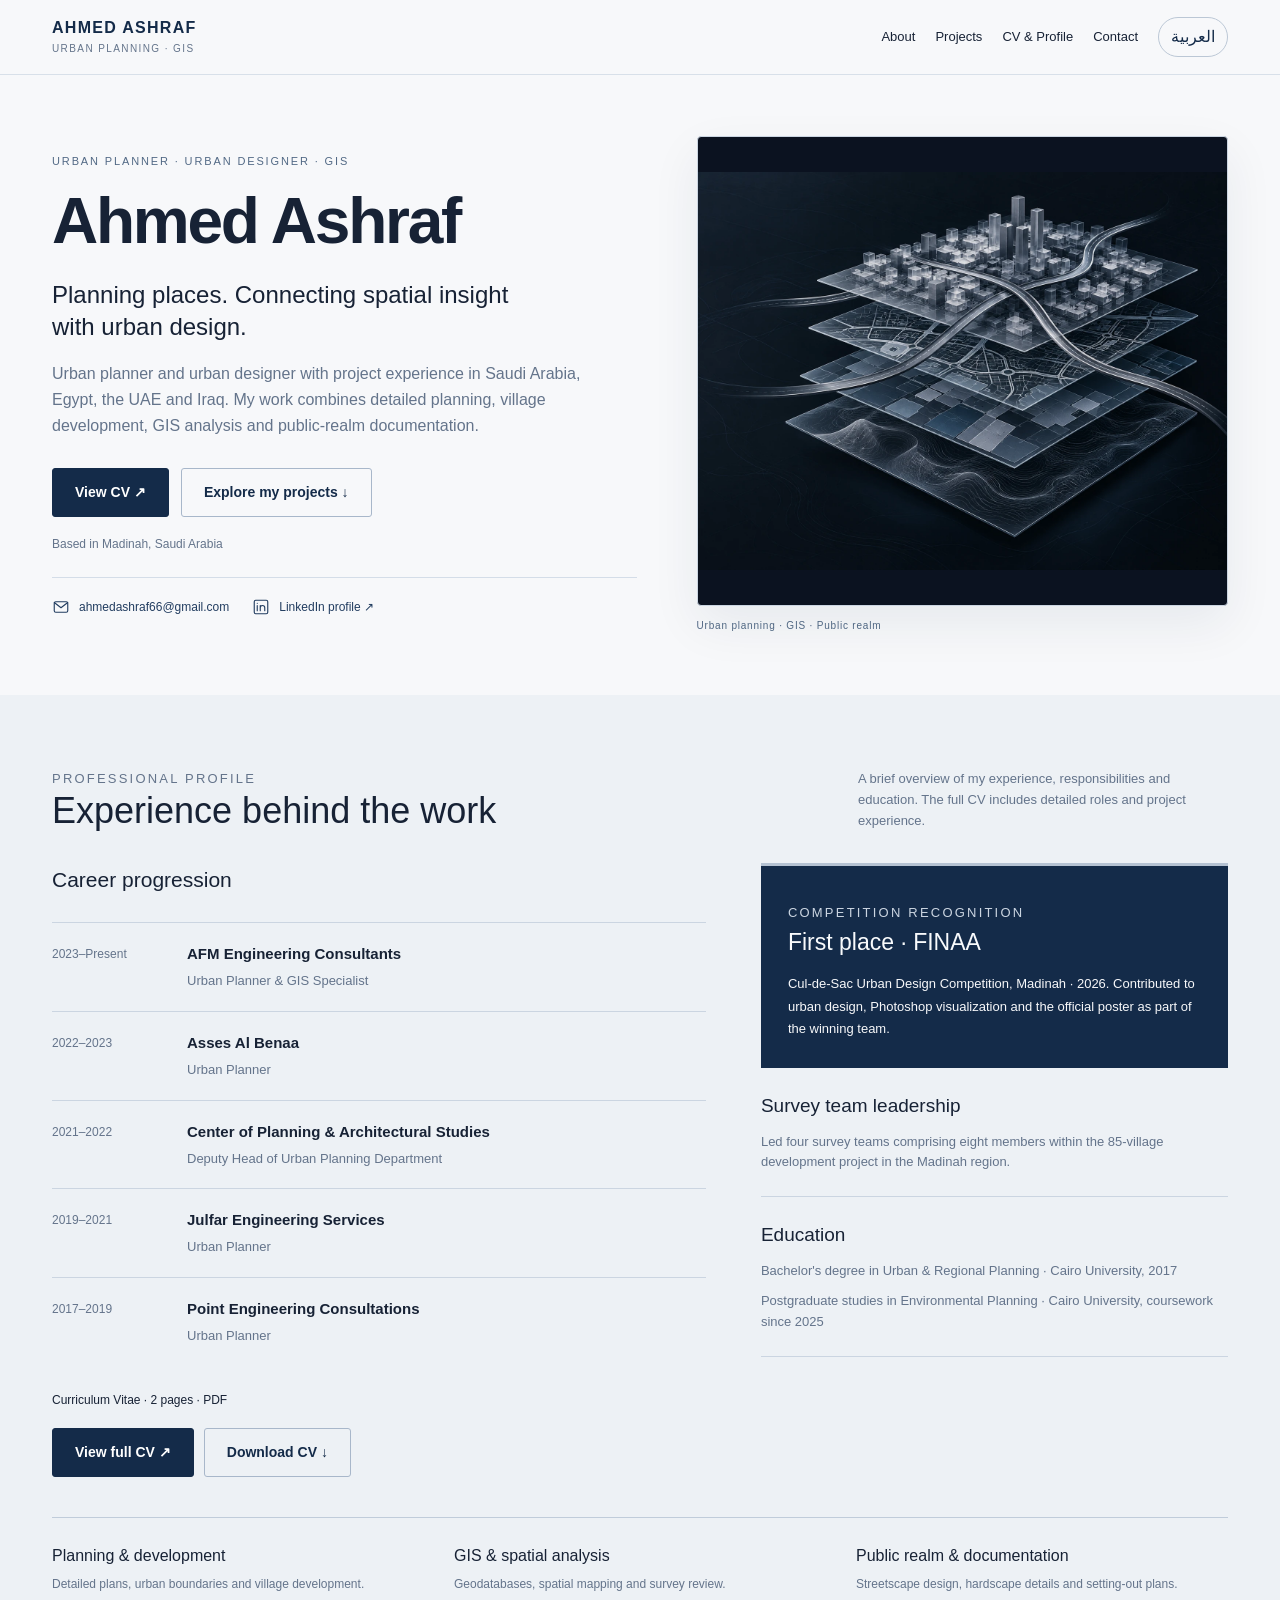
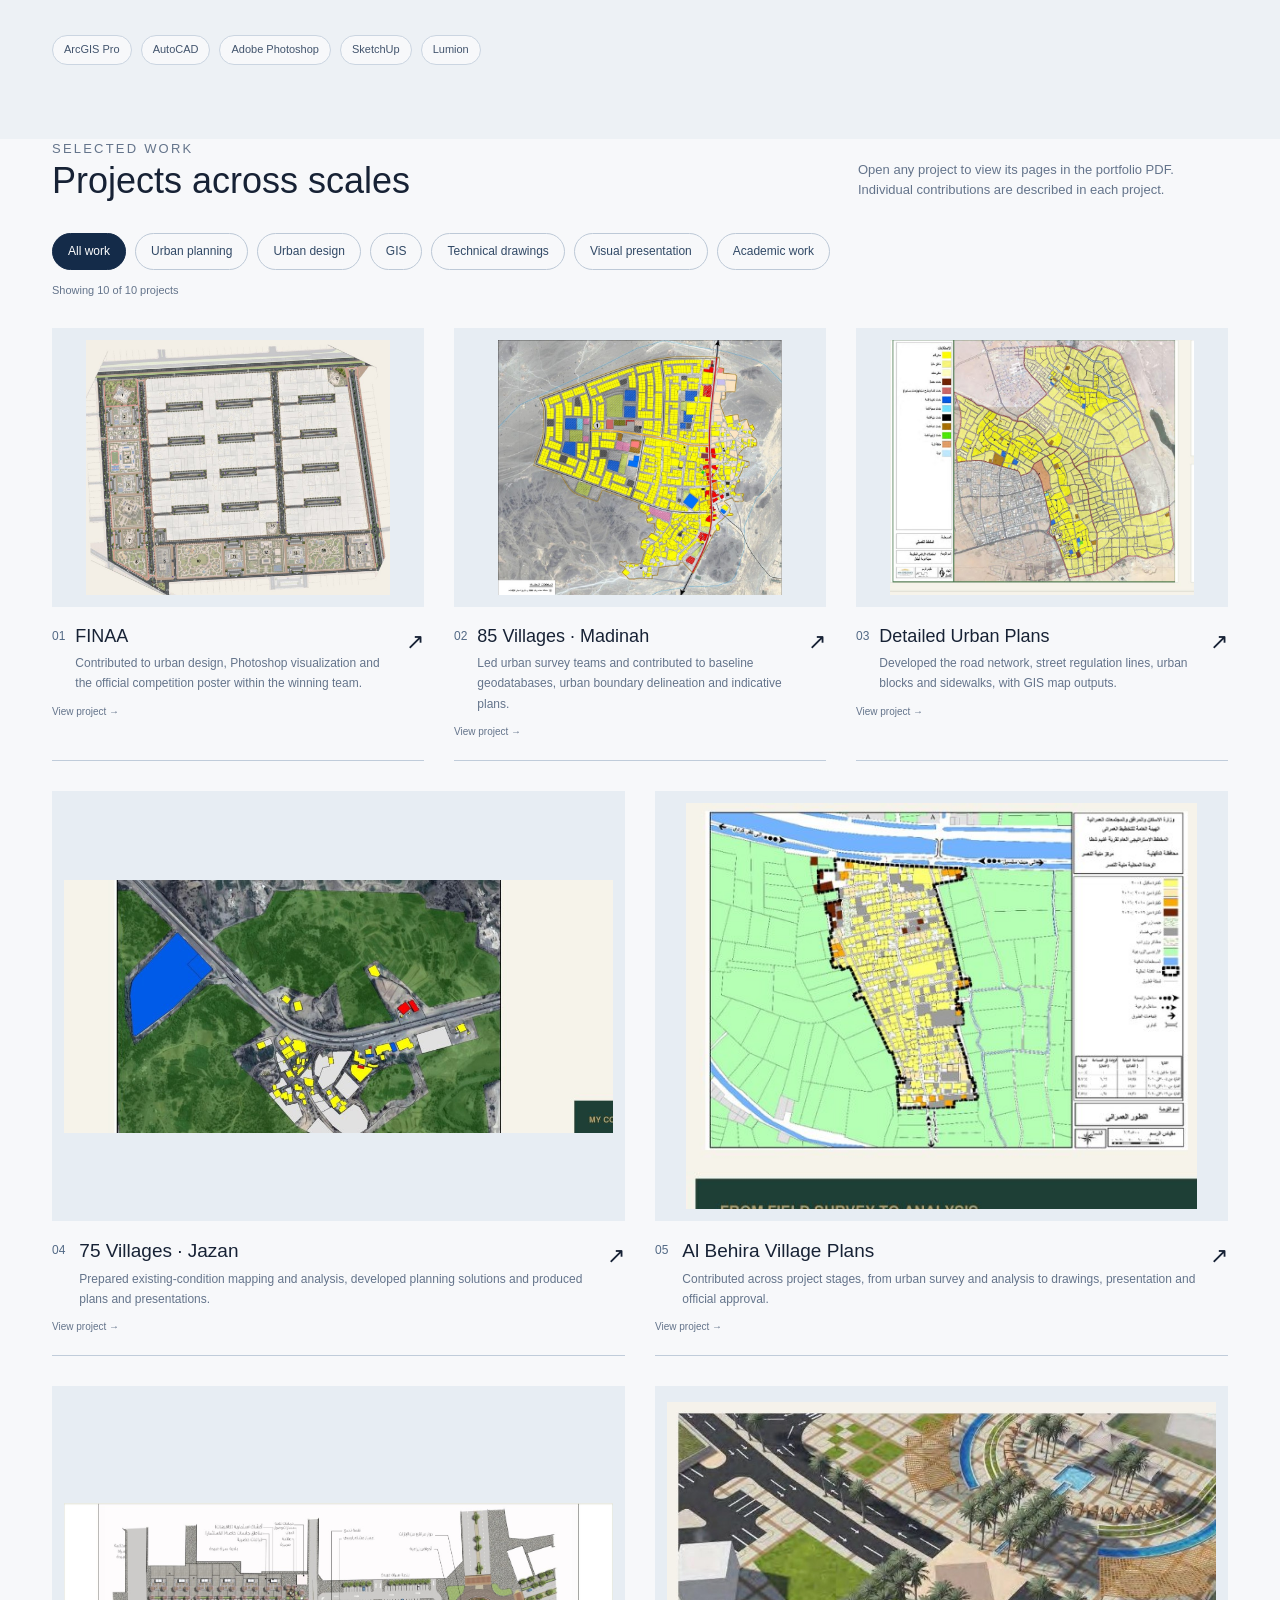
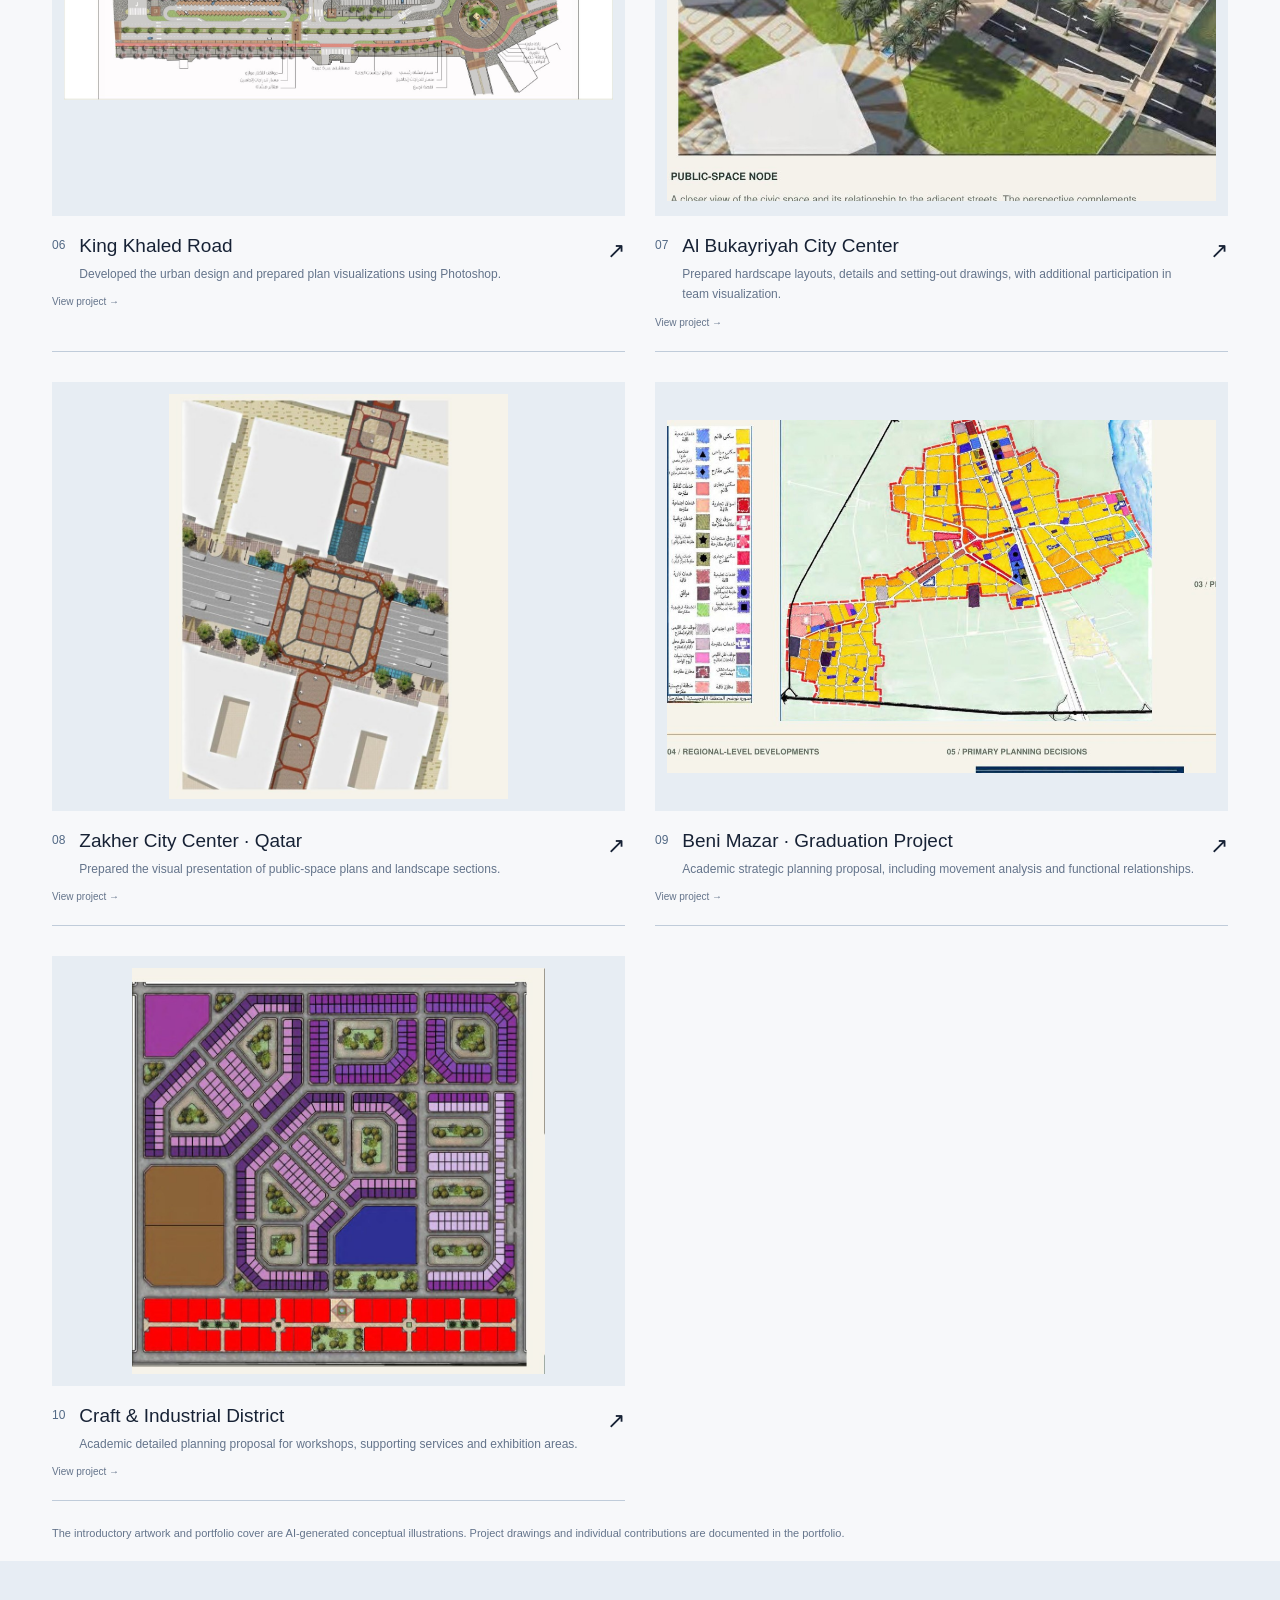
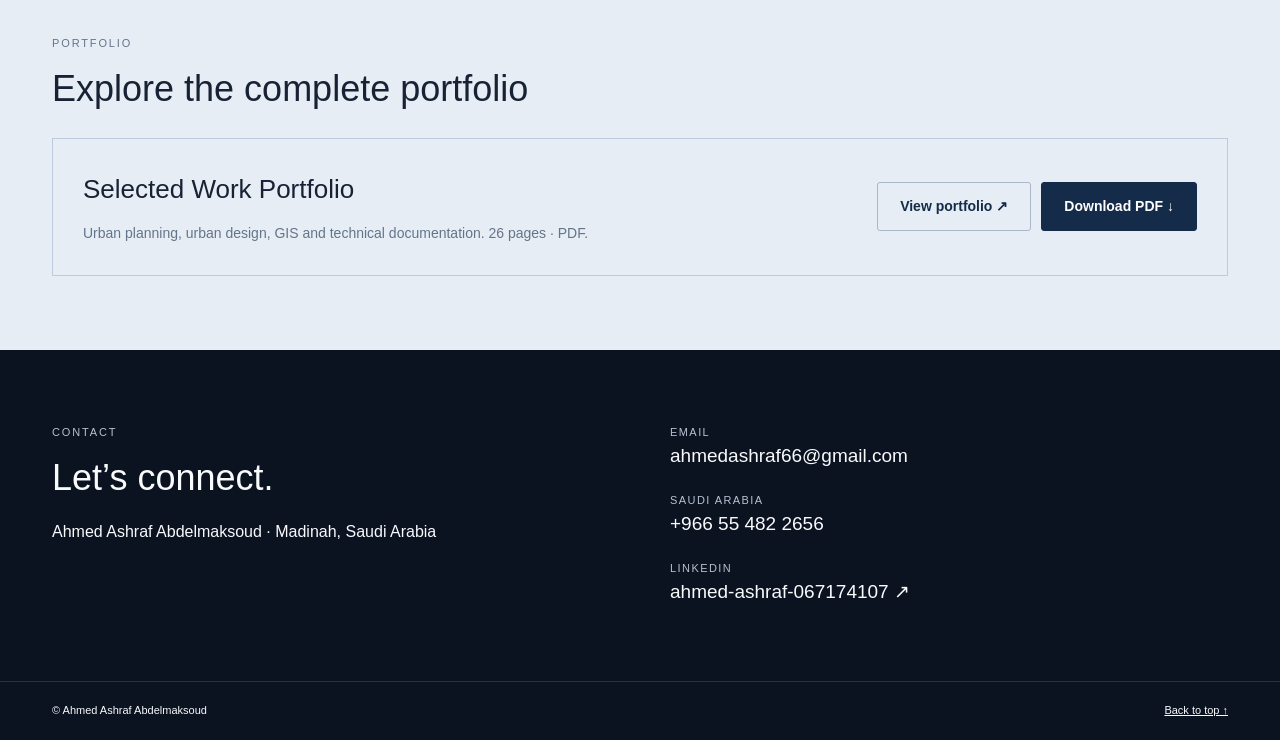
==== commit 5e360e53: "Add bilingual project case studies, category filters and optimized portfolio visuals" ====
--- a/index.html
+++ b/index.html
@@ -1,16 +1,11 @@
 <!DOCTYPE html>
 
-<html dir="ltr" lang="en"><head><meta charset="utf-8"/><meta content="width=device-width,initial-scale=1" name="viewport"/><title>Ahmed Ashraf | Urban Planning &amp; GIS</title><meta content="Selected urban planning, urban design and GIS work by Ahmed Ashraf Abdelmaksoud. Explore projects and download his CV and portfolio." name="description"/><meta content="#142b49" name="theme-color"/><style>
-:root{--green:#142b49;--cream:#f7f8fa;--gold:#aab8c9;--muted:#64748b}*{box-sizing:border-box}html{scroll-behavior:smooth;scroll-padding-top:85px}body{margin:0;background:var(--cream);color:var(--green);font-family:Arial,Helvetica,sans-serif;line-height:1.6}a{color:inherit}button{font:inherit}a:focus-visible,button:focus-visible{outline:3px solid var(--gold);outline-offset:5px}.wrap{max-width:1240px;margin:auto;padding:0 32px}header{position:sticky;top:0;z-index:10;background:rgba(247,248,250,.97);border-bottom:1px solid #142b491f}.nav{height:74px;display:flex;align-items:center;justify-content:space-between;gap:20px}.brand{text-decoration:none;line-height:1.15;font-weight:bold;letter-spacing:.08em}.brand small{display:block;font-size:10px;font-weight:normal;margin-top:6px;letter-spacing:.14em}.links{display:flex;align-items:center;gap:25px}.links a{text-decoration:none;font-size:13px}.lang{border:1px solid #142b4944;background:none;padding:6px 12px;border-radius:20px;cursor:pointer}.hero{background:#0b1220}.hero-image{display:block;width:100%;max-width:1448px;margin:auto;height:auto}.hero-actions{display:flex;justify-content:center;flex-wrap:wrap;gap:14px;padding:25px 24px 30px}.button{display:inline-flex;align-items:center;justify-content:center;gap:10px;padding:12px 22px;border:1px solid var(--gold);background:var(--gold);color:#ffffff;text-decoration:none;font-size:14px;font-weight:bold;border-radius:3px}.button.outline{background:transparent;color:var(--cream)}.button.secondary{background:transparent;border-color:var(--green);color:var(--green)}section{padding:74px 0}.intro{display:grid;grid-template-columns:1fr 1.3fr;gap:60px;border-bottom:1px solid #aab8c955}.eyebrow{text-transform:uppercase;letter-spacing:.17em;font-size:11px;color:var(--muted);margin:0 0 16px}h1{font-size:clamp(30px,4vw,52px);line-height:1.12;margin:0;font-weight:normal;letter-spacing:-.035em}h2{font-size:36px;line-height:1.15;margin:0;font-weight:normal}p{margin:0 0 18px}.intro p{font-size:17px;max-width:640px}.tags{display:flex;gap:9px;flex-wrap:wrap}.tags span{font-size:11px;padding:5px 11px;border:1px solid #142b4933;border-radius:20px}.section-head{display:flex;align-items:end;justify-content:space-between;gap:20px;margin-bottom:32px}.section-head p{font-size:13px;max-width:370px;color:var(--muted);margin:0}.projects{display:grid;grid-template-columns:1fr 1fr;gap:30px}.project{display:block;text-decoration:none;border-bottom:1px solid #aab8c970;padding-bottom:20px}.thumb{background:#e5eaf0;overflow:hidden;aspect-ratio:4/3}.thumb img{width:100%;height:100%;object-fit:contain;display:block;transition:transform .25s}.project:hover .thumb img{transform:scale(1.025)}.project-meta{display:flex;align-items:start;gap:14px;margin-top:17px}.number{color:var(--gold);font-size:12px;padding-top:3px}h3{margin:0;font-size:19px;font-weight:normal}.project p{font-size:12px;color:var(--muted);margin:4px 0 0}.arrow{margin-inline-start:auto;font-size:22px}.pages{display:block;font-size:10px;margin-top:10px;color:var(--muted)}.documents{background:#edf1f5}.document-grid{display:grid;grid-template-columns:1fr 1fr;gap:24px;margin-top:28px}.document{border:1px solid #142b4933;padding:30px}.document h3{font-size:26px;margin-bottom:12px}.document p{font-size:14px;color:var(--muted)}.document-actions{display:flex;flex-wrap:wrap;gap:10px}.contact{background:var(--green);color:var(--cream)}.contact-grid{display:grid;grid-template-columns:1fr 1fr;gap:60px}.contact .eyebrow{color:var(--gold)}.contact a{display:block;text-decoration:none;overflow-wrap:anywhere}.contact a:hover{text-decoration:underline}.contact-list{display:grid;gap:20px}.contact-list small{display:block;color:var(--gold);font-size:11px;letter-spacing:.13em}.contact-list span{font-size:19px}footer{background:var(--green);color:var(--cream);border-top:1px solid #ffffff22;padding:20px 0;font-size:11px}.footer-inner{display:flex;justify-content:space-between;gap:20px}.note{font-size:11px;color:var(--muted);margin-top:24px}body[dir=rtl]{font-family:Tahoma,Arial,sans-serif}body[dir=rtl] h1,body[dir=rtl] h2{letter-spacing:0}@media(max-width:720px){.wrap{padding:0 20px}.nav{height:66px}.links{gap:13px}.links a{font-size:11px}.brand{font-size:12px}.brand small{font-size:8px}.intro,.contact-grid{grid-template-columns:1fr;gap:28px}.projects,.document-grid{grid-template-columns:1fr}.section-head{display:block}.section-head p{margin-top:15px}section{padding:48px 0}.hero-actions .button{font-size:12px;padding:10px 14px}.footer-inner{display:block}.document{padding:23px}}@media(prefers-reduced-motion:reduce){html{scroll-behavior:auto}.thumb img{transition:none}}
-
-.profile-hero{display:grid;grid-template-columns:1.1fr 1fr;gap:60px;align-items:center;padding-top:58px;padding-bottom:58px;min-height:620px}.profile-hero h1{font-size:clamp(42px,5vw,72px);font-weight:bold;line-height:1.08}.hero-line{font-size:24px;line-height:1.35;max-width:490px;margin-top:23px}.hero-bio{font-size:16px;color:var(--muted);max-width:560px}.profile-hero .hero-actions{justify-content:flex-start;padding:12px 0 18px;gap:12px}.location{font-size:12px;color:var(--muted);margin:0}.hero-art{margin:0;min-width:0}.art-frame{height:450px;overflow:hidden;position:relative;background:#0b1220;border-radius:4px}.art-frame img{position:absolute;width:170%;height:auto;max-width:none;right:0;top:50%;transform:translateY(-50%)}.hero-art figcaption{font-size:10px;letter-spacing:.08em;margin-top:12px;color:var(--muted)}.career-section{background:#edf1f5}.cv-layout{display:grid;grid-template-columns:1.4fr 1fr;gap:55px}.career-main>h3{font-size:21px;margin-bottom:25px}.timeline{list-style:none;padding:0;margin:0}.timeline li{display:grid;grid-template-columns:115px 1fr;gap:20px;border-top:1px solid #142b4925;padding:19px 0}.career-date{font-size:12px;color:var(--muted);padding-top:3px}.timeline h4{font-size:15px;margin:0;font-weight:bold}.timeline p{font-size:13px;margin:5px 0 0;color:var(--muted)}.recognition{background:var(--green);color:var(--cream);padding:27px}.recognition .eyebrow{color:var(--gold)}.recognition h3{font-size:23px;margin-bottom:12px}.recognition p:last-child{font-size:13px;margin:0;line-height:1.75}.career-aside .leadership,.education{padding:23px 0;border-bottom:1px solid #142b4925}.career-aside p{font-size:13px;color:var(--muted);margin:10px 0 0}.career-aside .recognition p{color:var(--cream)}.career-aside .recognition .eyebrow{color:var(--gold)}.cv-download{margin-top:25px}.cv-download>p{font-size:12px}.expertise-strip{display:grid;grid-template-columns:repeat(3,1fr);gap:30px;margin:40px 0 23px;border-top:1px solid #aab8c980;padding-top:25px}.expertise-strip h3{font-size:16px}.expertise-strip p{font-size:12px;color:var(--muted);margin-top:7px}.projects{grid-template-columns:repeat(6,1fr)}.project{grid-column:span 3}.project.featured{grid-column:span 2}.featured h3{font-size:18px}.featured .project-meta{gap:10px}.project p{line-height:1.7}.portfolio-download{grid-template-columns:1fr}.portfolio-download .document{display:grid;grid-template-columns:1fr 1fr;column-gap:40px;align-items:center}.portfolio-download .document h3{grid-column:1}.portfolio-download .document p{grid-column:1;margin:0}.portfolio-download .document-actions{grid-column:2;grid-row:1/span 2;justify-content:flex-end}.links{gap:20px}@media(max-width:950px){.profile-hero{gap:30px}.art-frame{height:390px}.cv-layout{gap:30px}.project.featured{grid-column:span 3}.expertise-strip{gap:20px}}@media(max-width:720px){.profile-hero{grid-template-columns:1fr;min-height:0;gap:30px;padding-top:40px;padding-bottom:40px}.profile-hero h1{font-size:46px}.hero-line{font-size:21px}.art-frame{height:320px}.hero-bio{font-size:15px}.cv-layout{grid-template-columns:1fr}.expertise-strip{grid-template-columns:1fr;gap:16px}.timeline li{grid-template-columns:90px 1fr;gap:14px}.project,.project.featured{grid-column:span 6}.portfolio-download .document{display:block}.portfolio-download .document p{margin-bottom:20px}.portfolio-download .document-actions{justify-content:flex-start}.links{gap:10px}.links a{font-size:10px}.brand{font-size:11px}.brand small{font-size:7px}.nav{gap:10px}.lang{padding:5px 9px;font-size:11px}}
-
-/* Formal midnight blue and platinum identity. */
-body{color:#172235;background:#f7f8fa}.brand{color:#142b49}.brand small{color:#64748b}header{border-bottom-color:#d8e0e9}.lang{border-color:#bbc7d5;color:#142b49}.button{background:#142b49;border-color:#142b49;color:#fff}.button:hover{background:#203e64;border-color:#203e64}.button.secondary{background:transparent;color:#142b49;border-color:#a8b7ca}.button.secondary:hover{background:#e7edf4}.art-frame{height:470px;background:#0b1220;border:1px solid #cbd5e1;box-shadow:0 18px 50px #142b4912}.art-frame img{width:100%;height:100%;object-fit:contain;right:0;top:0;transform:none}.recognition{background:#142b49;color:#f8fafc;border-top:3px solid #b5c2d2}.recognition .eyebrow,.career-aside .recognition .eyebrow{color:#cbd5e1}.number{color:#526985}.contact,footer{background:#0b1220;color:#f8fafc}.contact-list small,.contact .eyebrow{color:#b5c2d2}.hero-contact{display:flex;flex-wrap:wrap;gap:13px 23px;margin-top:23px;padding-top:20px;border-top:1px solid #d4dde8}.hero-contact a{display:inline-flex;align-items:center;gap:9px;text-decoration:none;color:#223d60;font-size:12px}.hero-contact a:hover{text-decoration:underline}.hero-contact svg{width:18px;height:18px;fill:none;stroke:currentColor;stroke-width:1.5;stroke-linecap:round;stroke-linejoin:round;flex-shrink:0}.tags span{background:#f7f8fa;border-color:#cbd5e1;color:#42546d}.documents{background:#e7edf4}.thumb{background:#e5eaf0}.project{border-bottom-color:#c0ccda}.career-section{background:#edf1f5}.profile-hero .eyebrow{color:#526985}.hero-art figcaption{color:#526985}.timeline li,.career-aside .leadership,.education{border-color:#cbd5e1}.document{border-color:#becbdc}.expertise-strip{border-color:#c0ccda}.contact-list a:hover{color:#cbd5e1}@media(max-width:720px){.art-frame{height:auto;aspect-ratio:4/3}.hero-contact{gap:15px}.hero-contact a{font-size:12px}.profile-hero{padding-top:35px}}
-</style></head><body><header><div class="wrap nav"><a class="brand" href="#top">AHMED ASHRAF<small>URBAN PLANNING · GIS</small></a><nav aria-label="Main navigation" class="links"><a data-ar="نبذة" data-en="About" href="#top">About</a><a data-ar="المشروعات" data-en="Projects" href="#projects">Projects</a><a data-ar="السيرة الذاتية" data-en="CV &amp; Profile" href="#cv">CV &amp; Profile</a><a data-ar="تواصل" data-en="Contact" href="#contact">Contact</a><button class="lang" id="language" type="button">العربية</button></nav></div></header>
-<main id="top"><section aria-label="Professional introduction" class="profile-hero wrap"><div class="hero-copy"><p class="eyebrow" data-ar="مهندس تخطيط وتصميم عمراني · GIS" data-en="Urban Planner · Urban Designer · GIS">Urban Planner · Urban Designer · GIS</p><h1 data-ar="أحمد أشرف" data-en="Ahmed Ashraf">Ahmed Ashraf</h1><p class="hero-line" data-ar="تخطيط الأماكن وربط التحليل المكاني بالتصميم العمراني." data-en="Planning places. Connecting spatial insight with urban design.">Planning places. Connecting spatial insight with urban design.</p><p class="hero-bio" data-ar="مهندس تخطيط وتصميم عمراني، تشمل خبرتي مشروعات في السعودية ومصر والإمارات والعراق. يجمع عملي بين التخطيط التفصيلي وتنمية القرى والتحليل باستخدام GIS وإعداد رسومات الفراغات العامة." data-en="Urban planner and urban designer with project experience in Saudi Arabia, Egypt, the UAE and Iraq. My work combines detailed planning, village development, GIS analysis and public-realm documentation.">Urban planner and urban designer with project experience in Saudi Arabia, Egypt, the UAE and Iraq. My work combines detailed planning, village development, GIS analysis and public-realm documentation.</p><div class="hero-actions"><a class="button" data-ar="عرض السيرة الذاتية ↗" data-en="View CV ↗" href="Ahmed_Ashraf_CV.pdf" rel="noopener" target="_blank">View CV ↗</a><a class="button secondary" data-ar="تصفح مشروعاتي ↓" data-en="Explore my projects ↓" href="#projects">Explore my projects ↓</a></div><p class="location" data-ar="مقيم في المدينة المنورة، السعودية" data-en="Based in Madinah, Saudi Arabia">Based in Madinah, Saudi Arabia</p><div class="hero-contact"><a class="email-link" href="mailto:ahmedashraf66@gmail.com"><svg aria-hidden="true" viewbox="0 0 24 24"><rect height="14" rx="2" width="18" x="3" y="5"></rect><path d="m3 6 9 7 9-7"></path></svg><span dir="ltr">ahmedashraf66@gmail.com</span></a><a href="https://www.linkedin.com/in/ahmed-ashraf-067174107/" rel="noopener" target="_blank"><svg aria-hidden="true" viewbox="0 0 24 24"><rect height="18" rx="2" width="18" x="3" y="3"></rect><path d="M7 10v7M7 7v.1M11 17v-7m0 3c0-4 6-4 6 0v4"></path></svg><span data-ar="حساب LinkedIn ↗" data-en="LinkedIn profile ↗">LinkedIn profile ↗</span></a></div></div><figure class="hero-art"><div class="art-frame"><img alt="Abstract urban blocks, road networks and GIS layers in midnight blue and platinum silver" src="hero-formal.png"/></div><figcaption><span data-ar="تخطيط عمراني · GIS · فراغات عامة" data-en="Urban planning · GIS · Public realm">Urban planning · GIS · Public realm</span></figcaption></figure></section>
-<section class="career-section" id="cv"><div class="wrap"><div class="section-head"><div><p class="eyebrow" data-ar="الملف المهني" data-en="Professional profile">Professional profile</p><h2 data-ar="الخبرة وراء المشروعات" data-en="Experience behind the work">Experience behind the work</h2></div><p data-ar="ملخص للخبرات والمسؤوليات والتعليم، وتضم السيرة الذاتية تفاصيل الأدوار والمشروعات." data-en="A brief overview of my experience, responsibilities and education. The full CV includes detailed roles and project experience.">A brief overview of my experience, responsibilities and education. The full CV includes detailed roles and project experience.</p></div><div class="cv-layout"><div class="career-main"><h3 data-ar="المسار المهني" data-en="Career progression">Career progression</h3><ol class="timeline"><li><span class="career-date" data-ar="2023–الآن" data-en="2023–Present">2023–Present</span><div><h4 data-ar="مكتب أحمد فريد مصطفى للاستشارات الهندسية" data-en="AFM Engineering Consultants">AFM Engineering Consultants</h4><p data-ar="مهندس تخطيط عمراني وأخصائي GIS" data-en="Urban Planner &amp; GIS Specialist">Urban Planner &amp; GIS Specialist</p></div></li><li><span class="career-date" data-ar="2022–2023" data-en="2022–2023">2022–2023</span><div><h4 data-ar="أسس البناء للاستشارات الهندسية" data-en="Asses Al Benaa">Asses Al Benaa</h4><p data-ar="مهندس تخطيط عمراني" data-en="Urban Planner">Urban Planner</p></div></li><li><span class="career-date" data-ar="2021–2022" data-en="2021–2022">2021–2022</span><div><h4 data-ar="مركز الدراسات التخطيطية والمعمارية" data-en="Center of Planning &amp; Architectural Studies">Center of Planning &amp; Architectural Studies</h4><p data-ar="نائب رئيس قسم التخطيط العمراني" data-en="Deputy Head of Urban Planning Department">Deputy Head of Urban Planning Department</p></div></li><li><span class="career-date" data-ar="2019–2021" data-en="2019–2021">2019–2021</span><div><h4 data-ar="جلفار للخدمات الهندسية" data-en="Julfar Engineering Services">Julfar Engineering Services</h4><p data-ar="مهندس تخطيط عمراني" data-en="Urban Planner">Urban Planner</p></div></li><li><span class="career-date" data-ar="2017–2019" data-en="2017–2019">2017–2019</span><div><h4 data-ar="بوينت للاستشارات الهندسية" data-en="Point Engineering Consultations">Point Engineering Consultations</h4><p data-ar="مهندس تخطيط عمراني" data-en="Urban Planner">Urban Planner</p></div></li></ol><div class="cv-download"><p data-ar="السيرة الذاتية · صفحتان · PDF" data-en="Curriculum Vitae · 2 pages · PDF">Curriculum Vitae · 2 pages · PDF</p><div class="document-actions"><a class="button" data-ar="عرض السيرة الذاتية ↗" data-en="View full CV ↗" href="Ahmed_Ashraf_CV.pdf" rel="noopener" target="_blank">View full CV ↗</a><a class="button secondary" data-ar="تحميل السيرة الذاتية ↓" data-en="Download CV ↓" download="" href="Ahmed_Ashraf_CV.pdf">Download CV ↓</a></div></div></div><aside class="career-aside"><div class="recognition"><p class="eyebrow" data-ar="المسابقة" data-en="Competition recognition">Competition recognition</p><h3 data-ar="المركز الأول · فناء" data-en="First place · FINAA">First place · FINAA</h3><p data-ar="مسابقة التصميم العمراني للنهايات المغلقة، المدينة المنورة · 2026. شاركت في التصميم العمراني والإظهار بالفوتوشوب وإعداد البوستر الرسمي ضمن الفريق الفائز." data-en="Cul-de-Sac Urban Design Competition, Madinah · 2026. Contributed to urban design, Photoshop visualization and the official poster as part of the winning team.">Cul-de-Sac Urban Design Competition, Madinah · 2026. Contributed to urban design, Photoshop visualization and the official poster as part of the winning team.</p></div><div class="leadership"><h3 data-ar="قيادة فرق الرفع العمراني" data-en="Survey team leadership">Survey team leadership</h3><p data-ar="قيادة أربع فرق رفع عمراني تضم ثمانية أعضاء ضمن مشروع تنمية 85 قرية بمنطقة المدينة المنورة." data-en="Led four survey teams comprising eight members within the 85-village development project in the Madinah region.">Led four survey teams comprising eight members within the 85-village development project in the Madinah region.</p></div><div class="education"><h3 data-ar="التعليم" data-en="Education">Education</h3><p data-ar="بكالوريوس التخطيط العمراني والإقليمي · جامعة القاهرة، 2017" data-en="Bachelor's degree in Urban &amp; Regional Planning · Cairo University, 2017">Bachelor's degree in Urban &amp; Regional Planning · Cairo University, 2017</p><p data-ar="دراسات عليا في التخطيط البيئي · جامعة القاهرة، مرحلة المقررات منذ 2025" data-en="Postgraduate studies in Environmental Planning · Cairo University, coursework since 2025">Postgraduate studies in Environmental Planning · Cairo University, coursework since 2025</p></div></aside></div><div class="expertise-strip"><div><h3 data-ar="التخطيط والتنمية" data-en="Planning &amp; development">Planning &amp; development</h3><p data-ar="المخططات التفصيلية والأحوزة العمرانية وتنمية القرى." data-en="Detailed plans, urban boundaries and village development.">Detailed plans, urban boundaries and village development.</p></div><div><h3 data-ar="GIS والتحليل المكاني" data-en="GIS &amp; spatial analysis">GIS &amp; spatial analysis</h3><p data-ar="قواعد البيانات الجغرافية والخرائط ومراجعة الرفع العمراني." data-en="Geodatabases, spatial mapping and survey review.">Geodatabases, spatial mapping and survey review.</p></div><div><h3 data-ar="الفراغات العامة والرسومات" data-en="Public realm &amp; documentation">Public realm &amp; documentation</h3><p data-ar="تصميم الشوارع وتفاصيل الهاردسكيب ولوحات التوقيع." data-en="Streetscape design, hardscape details and setting-out plans.">Streetscape design, hardscape details and setting-out plans.</p></div></div><div class="tags"><span>ArcGIS Pro</span><span>AutoCAD</span><span>Adobe Photoshop</span><span>SketchUp</span><span>Lumion</span></div></div></section><section class="wrap" id="projects"><div class="section-head"><div><p class="eyebrow" data-ar="أعمال مختارة" data-en="Selected work">Selected work</p><h2 data-ar="مشروعات بمقاييس مختلفة" data-en="Projects across scales">Projects across scales</h2></div><p data-ar="اختر المشروع لعرض صفحاته داخل ملف البورتفوليو. يوضح كل مشروع نطاق مساهمتي فيه." data-en="Open any project to view its pages in the portfolio PDF. Individual contributions are described in each project.">Open any project to view its pages in the portfolio PDF. Individual contributions are described in each project.</p></div><div class="projects"><a class="project featured" href="Ahmed_Ashraf_Portfolio.pdf#page=4" rel="noopener" target="_blank"><div class="thumb"><img alt="FINAA portfolio page" loading="lazy" src="project-01.jpg"/></div><div class="project-meta"><span class="number">01</span><div><h3 data-ar="فناء" data-en="FINAA">FINAA</h3><p data-ar="المساهمة في التصميم العمراني والإظهار بالفوتوشوب والبوستر الرسمي ضمن الفريق الفائز." data-en="Contributed to urban design, Photoshop visualization and the official competition poster within the winning team.">Contributed to urban design, Photoshop visualization and the official competition poster within the winning team.</p></div><span aria-hidden="true" class="arrow">↗</span></div><span class="pages">PDF · 04–06</span></a><a class="project featured" href="Ahmed_Ashraf_Portfolio.pdf#page=7" rel="noopener" target="_blank"><div class="thumb"><img alt="85 Villages · Madinah portfolio page" loading="lazy" src="project-02.jpg"/></div><div class="project-meta"><span class="number">02</span><div><h3 data-ar="85 قرية · منطقة المدينة المنورة" data-en="85 Villages · Madinah">85 Villages · Madinah</h3><p data-ar="قيادة فرق الرفع العمراني والمساهمة في قواعد البيانات الأساسية ورسم الأحوزة العمرانية والمخططات الإرشادية." data-en="Led urban survey teams and contributed to baseline geodatabases, urban boundary delineation and indicative plans.">Led urban survey teams and contributed to baseline geodatabases, urban boundary delineation and indicative plans.</p></div><span aria-hidden="true" class="arrow">↗</span></div><span class="pages">PDF · 07–09</span></a><a class="project featured" href="Ahmed_Ashraf_Portfolio.pdf#page=10" rel="noopener" target="_blank"><div class="thumb"><img alt="Detailed Urban Plans portfolio page" loading="lazy" src="project-03.jpg"/></div><div class="project-meta"><span class="number">03</span><div><h3 data-ar="المخططات التفصيلية" data-en="Detailed Urban Plans">Detailed Urban Plans</h3><p data-ar="تطوير شبكة الطرق وخطوط التنظيم والبلوكات والأرصفة وإخراج الخرائط باستخدام GIS." data-en="Developed the road network, street regulation lines, urban blocks and sidewalks, with GIS map outputs.">Developed the road network, street regulation lines, urban blocks and sidewalks, with GIS map outputs.</p></div><span aria-hidden="true" class="arrow">↗</span></div><span class="pages">PDF · 10–13</span></a><a class="project" href="Ahmed_Ashraf_Portfolio.pdf#page=14" rel="noopener" target="_blank"><div class="thumb"><img alt="75 Villages · Jazan portfolio page" loading="lazy" src="project-04.jpg"/></div><div class="project-meta"><span class="number">04</span><div><h3 data-ar="75 قرية · منطقة جازان" data-en="75 Villages · Jazan">75 Villages · Jazan</h3><p data-ar="رسم الوضع الراهن والتحليل وإعداد الحلول التخطيطية والمخططات والإخراج." data-en="Prepared existing-condition mapping and analysis, developed planning solutions and produced plans and presentations.">Prepared existing-condition mapping and analysis, developed planning solutions and produced plans and presentations.</p></div><span aria-hidden="true" class="arrow">↗</span></div><span class="pages">PDF · 14–15</span></a><a class="project" href="Ahmed_Ashraf_Portfolio.pdf#page=16" rel="noopener" target="_blank"><div class="thumb"><img alt="Al Behira Village Plans portfolio page" loading="lazy" src="project-05.jpg"/></div><div class="project-meta"><span class="number">05</span><div><h3 data-ar="المخططات الاستراتيجية · البحيرة" data-en="Al Behira Village Plans">Al Behira Village Plans</h3><p data-ar="المساهمة عبر مراحل المشروع من الرفع العمراني والتحليل إلى الرسومات والإخراج والاعتماد الرسمي." data-en="Contributed across project stages, from urban survey and analysis to drawings, presentation and official approval.">Contributed across project stages, from urban survey and analysis to drawings, presentation and official approval.</p></div><span aria-hidden="true" class="arrow">↗</span></div><span class="pages">PDF · 16–17</span></a><a class="project" href="Ahmed_Ashraf_Portfolio.pdf#page=18" rel="noopener" target="_blank"><div class="thumb"><img alt="King Khaled Road portfolio page" loading="lazy" src="project-06.jpg"/></div><div class="project-meta"><span class="number">06</span><div><h3 data-ar="طريق الملك خالد" data-en="King Khaled Road">King Khaled Road</h3><p data-ar="التصميم العمراني وإخراج المخططات باستخدام الفوتوشوب." data-en="Developed the urban design and prepared plan visualizations using Photoshop.">Developed the urban design and prepared plan visualizations using Photoshop.</p></div><span aria-hidden="true" class="arrow">↗</span></div><span class="pages">PDF · 18</span></a><a class="project" href="Ahmed_Ashraf_Portfolio.pdf#page=19" rel="noopener" target="_blank"><div class="thumb"><img alt="Al Bukayriyah City Center portfolio page" loading="lazy" src="project-07.jpg"/></div><div class="project-meta"><span class="number">07</span><div><h3 data-ar="مركز مدينة البكيرية" data-en="Al Bukayriyah City Center">Al Bukayriyah City Center</h3><p data-ar="إعداد لوحات الهاردسكيب والتفاصيل والتوقيع، مع المشاركة في الإظهار ضمن فريق المشروع." data-en="Prepared hardscape layouts, details and setting-out drawings, with additional participation in team visualization.">Prepared hardscape layouts, details and setting-out drawings, with additional participation in team visualization.</p></div><span aria-hidden="true" class="arrow">↗</span></div><span class="pages">PDF · 19–21</span></a><a class="project" href="Ahmed_Ashraf_Portfolio.pdf#page=22" rel="noopener" target="_blank"><div class="thumb"><img alt="Zakher City Center · Qatar portfolio page" loading="lazy" src="project-08.jpg"/></div><div class="project-meta"><span class="number">08</span><div><h3 data-ar="مركز مدينة زاخر · قطر" data-en="Zakher City Center · Qatar">Zakher City Center · Qatar</h3><p data-ar="الإخراج البصري لمخططات الفراغات العامة وقطاعات اللاندسكيب." data-en="Prepared the visual presentation of public-space plans and landscape sections.">Prepared the visual presentation of public-space plans and landscape sections.</p></div><span aria-hidden="true" class="arrow">↗</span></div><span class="pages">PDF · 22–23</span></a><a class="project" href="Ahmed_Ashraf_Portfolio.pdf#page=24" rel="noopener" target="_blank"><div class="thumb"><img alt="Beni Mazar · Graduation Project portfolio page" loading="lazy" src="project-09.jpg"/></div><div class="project-meta"><span class="number">09</span><div><h3 data-ar="بني مزار · مشروع التخرج" data-en="Beni Mazar · Graduation Project">Beni Mazar · Graduation Project</h3><p data-ar="مقترح أكاديمي للتخطيط الاستراتيجي يتضمن تحليل الحركة والعلاقات الوظيفية." data-en="Academic strategic planning proposal, including movement analysis and functional relationships.">Academic strategic planning proposal, including movement analysis and functional relationships.</p></div><span aria-hidden="true" class="arrow">↗</span></div><span class="pages">PDF · 24</span></a><a class="project" href="Ahmed_Ashraf_Portfolio.pdf#page=25" rel="noopener" target="_blank"><div class="thumb"><img alt="Craft &amp; Industrial District portfolio page" loading="lazy" src="project-10.jpg"/></div><div class="project-meta"><span class="number">10</span><div><h3 data-ar="منطقة حرفية وصناعية" data-en="Craft &amp; Industrial District">Craft &amp; Industrial District</h3><p data-ar="مقترح أكاديمي للتخطيط التفصيلي للورش والخدمات الداعمة ومناطق العرض." data-en="Academic detailed planning proposal for workshops, supporting services and exhibition areas.">Academic detailed planning proposal for workshops, supporting services and exhibition areas.</p></div><span aria-hidden="true" class="arrow">↗</span></div><span class="pages">PDF · 25</span></a></div><p class="note" data-ar="صورة البداية وغلاف البورتفوليو رسومات تصورية مولّدة بالذكاء الاصطناعي. رسومات المشروعات والمساهمات الفردية موضحة داخل البورتفوليو." data-en="The introductory artwork and portfolio cover are AI-generated conceptual illustrations. Project drawings and individual contributions are documented in the portfolio.">The introductory artwork and portfolio cover are AI-generated conceptual illustrations. Project drawings and individual contributions are documented in the portfolio.</p></section>
+<html dir="ltr" lang="en"><head><meta charset="utf-8"/><meta content="width=device-width,initial-scale=1" name="viewport"/><title>Ahmed Ashraf | Urban Planning &amp; GIS</title><meta content="Selected urban planning, urban design and GIS work by Ahmed Ashraf Abdelmaksoud. Explore projects and download his CV and portfolio." name="description"/><meta content="#142b49" name="theme-color"/><meta content="website" property="og:type"/><meta content="Ahmed Ashraf | Urban Planning, Urban Design &amp; GIS" property="og:title"/><meta content="Explore selected projects, professional experience and the CV of Ahmed Ashraf Abdelmaksoud." property="og:description"/><meta content="https://ahmedashraf66-sketch.github.io/ahmed/" property="og:url"/><meta content="https://ahmedashraf66-sketch.github.io/ahmed/hero-formal.png" property="og:image"/><meta content="Abstract urban planning and GIS layers in navy and silver" property="og:image:alt"/><meta content="summary_large_image" name="twitter:card"/><meta content="Ahmed Ashraf | Urban Planning &amp; GIS" name="twitter:title"/><meta content="https://ahmedashraf66-sketch.github.io/ahmed/hero-formal.png" name="twitter:image"/><link href="site.css" rel="stylesheet"/></head><body><header><div class="wrap nav"><a class="brand" href="#top">AHMED ASHRAF<small>URBAN PLANNING · GIS</small></a><nav aria-label="Main navigation" class="links"><a data-ar="نبذة" data-en="About" href="#top">About</a><a data-ar="المشروعات" data-en="Projects" href="#projects">Projects</a><a data-ar="السيرة الذاتية" data-en="CV &amp; Profile" href="#cv">CV &amp; Profile</a><a data-ar="تواصل" data-en="Contact" href="#contact">Contact</a><button class="lang" id="language" type="button">العربية</button></nav></div></header>
+<main id="top"><section aria-label="Professional introduction" class="profile-hero wrap"><div class="hero-copy"><p class="eyebrow" data-ar="مهندس تخطيط وتصميم عمراني · GIS" data-en="Urban Planner · Urban Designer · GIS">Urban Planner · Urban Designer · GIS</p><h1 data-ar="أحمد أشرف" data-en="Ahmed Ashraf">Ahmed Ashraf</h1><p class="hero-line" data-ar="تخطيط الأماكن وربط التحليل المكاني بالتصميم العمراني." data-en="Planning places. Connecting spatial insight with urban design.">Planning places. Connecting spatial insight with urban design.</p><p class="hero-bio" data-ar="مهندس تخطيط وتصميم عمراني، تشمل خبرتي مشروعات في السعودية ومصر والإمارات والعراق. يجمع عملي بين التخطيط التفصيلي وتنمية القرى والتحليل باستخدام GIS وإعداد رسومات الفراغات العامة." data-en="Urban planner and urban designer with project experience in Saudi Arabia, Egypt, the UAE and Iraq. My work combines detailed planning, village development, GIS analysis and public-realm documentation.">Urban planner and urban designer with project experience in Saudi Arabia, Egypt, the UAE and Iraq. My work combines detailed planning, village development, GIS analysis and public-realm documentation.</p><div class="hero-actions"><a class="button" data-ar="عرض السيرة الذاتية ↗" data-en="View CV ↗" href="Ahmed_Ashraf_CV.pdf" rel="noopener" target="_blank">View CV ↗</a><a class="button secondary" data-ar="تصفح مشروعاتي ↓" data-en="Explore my projects ↓" href="#projects">Explore my projects ↓</a></div><p class="location" data-ar="مقيم في المدينة المنورة، السعودية" data-en="Based in Madinah, Saudi Arabia">Based in Madinah, Saudi Arabia</p><div class="hero-contact"><a class="email-link" href="mailto:ahmedashraf66@gmail.com"><svg aria-hidden="true" viewbox="0 0 24 24"><rect height="14" rx="2" width="18" x="3" y="5"></rect><path d="m3 6 9 7 9-7"></path></svg><span dir="ltr">ahmedashraf66@gmail.com</span></a><a href="https://www.linkedin.com/in/ahmed-ashraf-067174107/" rel="noopener" target="_blank"><svg aria-hidden="true" viewbox="0 0 24 24"><rect height="18" rx="2" width="18" x="3" y="3"></rect><path d="M7 10v7M7 7v.1M11 17v-7m0 3c0-4 6-4 6 0v4"></path></svg><span data-ar="حساب LinkedIn ↗" data-en="LinkedIn profile ↗">LinkedIn profile ↗</span></a></div></div><figure class="hero-art"><div class="art-frame"><img alt="Abstract urban blocks, road networks and GIS layers in midnight blue and platinum silver" fetchpriority="high" height="1086" src="hero-formal.webp" width="1448"/></div><figcaption><span data-ar="تخطيط عمراني · GIS · فراغات عامة" data-en="Urban planning · GIS · Public realm">Urban planning · GIS · Public realm</span></figcaption></figure></section>
+<section class="career-section" id="cv"><div class="wrap"><div class="section-head"><div><p class="eyebrow" data-ar="الملف المهني" data-en="Professional profile">Professional profile</p><h2 data-ar="الخبرة وراء المشروعات" data-en="Experience behind the work">Experience behind the work</h2></div><p data-ar="ملخص للخبرات والمسؤوليات والتعليم، وتضم السيرة الذاتية تفاصيل الأدوار والمشروعات." data-en="A brief overview of my experience, responsibilities and education. The full CV includes detailed roles and project experience.">A brief overview of my experience, responsibilities and education. The full CV includes detailed roles and project experience.</p></div><div class="cv-layout"><div class="career-main"><h3 data-ar="المسار المهني" data-en="Career progression">Career progression</h3><ol class="timeline"><li><span class="career-date" data-ar="2023–الآن" data-en="2023–Present">2023–Present</span><div><h4 data-ar="مكتب أحمد فريد مصطفى للاستشارات الهندسية" data-en="AFM Engineering Consultants">AFM Engineering Consultants</h4><p data-ar="مهندس تخطيط عمراني وأخصائي GIS" data-en="Urban Planner &amp; GIS Specialist">Urban Planner &amp; GIS Specialist</p></div></li><li><span class="career-date" data-ar="2022–2023" data-en="2022–2023">2022–2023</span><div><h4 data-ar="أسس البناء للاستشارات الهندسية" data-en="Asses Al Benaa">Asses Al Benaa</h4><p data-ar="مهندس تخطيط عمراني" data-en="Urban Planner">Urban Planner</p></div></li><li><span class="career-date" data-ar="2021–2022" data-en="2021–2022">2021–2022</span><div><h4 data-ar="مركز الدراسات التخطيطية والمعمارية" data-en="Center of Planning &amp; Architectural Studies">Center of Planning &amp; Architectural Studies</h4><p data-ar="نائب رئيس قسم التخطيط العمراني" data-en="Deputy Head of Urban Planning Department">Deputy Head of Urban Planning Department</p></div></li><li><span class="career-date" data-ar="2019–2021" data-en="2019–2021">2019–2021</span><div><h4 data-ar="جلفار للخدمات الهندسية" data-en="Julfar Engineering Services">Julfar Engineering Services</h4><p data-ar="مهندس تخطيط عمراني" data-en="Urban Planner">Urban Planner</p></div></li><li><span class="career-date" data-ar="2017–2019" data-en="2017–2019">2017–2019</span><div><h4 data-ar="بوينت للاستشارات الهندسية" data-en="Point Engineering Consultations">Point Engineering Consultations</h4><p data-ar="مهندس تخطيط عمراني" data-en="Urban Planner">Urban Planner</p></div></li></ol><div class="cv-download"><p data-ar="السيرة الذاتية · صفحتان · PDF" data-en="Curriculum Vitae · 2 pages · PDF">Curriculum Vitae · 2 pages · PDF</p><div class="document-actions"><a class="button" data-ar="عرض السيرة الذاتية ↗" data-en="View full CV ↗" href="Ahmed_Ashraf_CV.pdf" rel="noopener" target="_blank">View full CV ↗</a><a class="button secondary" data-ar="تحميل السيرة الذاتية ↓" data-en="Download CV ↓" download="" href="Ahmed_Ashraf_CV.pdf">Download CV ↓</a></div></div></div><aside class="career-aside"><div class="recognition"><p class="eyebrow" data-ar="المسابقة" data-en="Competition recognition">Competition recognition</p><h3 data-ar="المركز الأول · فناء" data-en="First place · FINAA">First place · FINAA</h3><p data-ar="مسابقة التصميم العمراني للنهايات المغلقة، المدينة المنورة · 2026. شاركت في التصميم العمراني والإظهار بالفوتوشوب وإعداد البوستر الرسمي ضمن الفريق الفائز." data-en="Cul-de-Sac Urban Design Competition, Madinah · 2026. Contributed to urban design, Photoshop visualization and the official poster as part of the winning team.">Cul-de-Sac Urban Design Competition, Madinah · 2026. Contributed to urban design, Photoshop visualization and the official poster as part of the winning team.</p></div><div class="leadership"><h3 data-ar="قيادة فرق الرفع العمراني" data-en="Survey team leadership">Survey team leadership</h3><p data-ar="قيادة أربع فرق رفع عمراني تضم ثمانية أعضاء ضمن مشروع تنمية 85 قرية بمنطقة المدينة المنورة." data-en="Led four survey teams comprising eight members within the 85-village development project in the Madinah region.">Led four survey teams comprising eight members within the 85-village development project in the Madinah region.</p></div><div class="education"><h3 data-ar="التعليم" data-en="Education">Education</h3><p data-ar="بكالوريوس التخطيط العمراني والإقليمي · جامعة القاهرة، 2017" data-en="Bachelor's degree in Urban &amp; Regional Planning · Cairo University, 2017">Bachelor's degree in Urban &amp; Regional Planning · Cairo University, 2017</p><p data-ar="دراسات عليا في التخطيط البيئي · جامعة القاهرة، مرحلة المقررات منذ 2025" data-en="Postgraduate studies in Environmental Planning · Cairo University, coursework since 2025">Postgraduate studies in Environmental Planning · Cairo University, coursework since 2025</p></div></aside></div><div class="expertise-strip"><div><h3 data-ar="التخطيط والتنمية" data-en="Planning &amp; development">Planning &amp; development</h3><p data-ar="المخططات التفصيلية والأحوزة العمرانية وتنمية القرى." data-en="Detailed plans, urban boundaries and village development.">Detailed plans, urban boundaries and village development.</p></div><div><h3 data-ar="GIS والتحليل المكاني" data-en="GIS &amp; spatial analysis">GIS &amp; spatial analysis</h3><p data-ar="قواعد البيانات الجغرافية والخرائط ومراجعة الرفع العمراني." data-en="Geodatabases, spatial mapping and survey review.">Geodatabases, spatial mapping and survey review.</p></div><div><h3 data-ar="الفراغات العامة والرسومات" data-en="Public realm &amp; documentation">Public realm &amp; documentation</h3><p data-ar="تصميم الشوارع وتفاصيل الهاردسكيب ولوحات التوقيع." data-en="Streetscape design, hardscape details and setting-out plans.">Streetscape design, hardscape details and setting-out plans.</p></div></div><div class="tags"><span>ArcGIS Pro</span><span>AutoCAD</span><span>Adobe Photoshop</span><span>SketchUp</span><span>Lumion</span></div></div></section><section class="wrap" id="projects"><div class="section-head"><div><p class="eyebrow" data-ar="أعمال مختارة" data-en="Selected work">Selected work</p><h2 data-ar="مشروعات بمقاييس مختلفة" data-en="Projects across scales">Projects across scales</h2></div><p data-ar="اختر المشروع لعرض صفحاته داخل ملف البورتفوليو. يوضح كل مشروع نطاق مساهمتي فيه." data-en="Open any project to view its pages in the portfolio PDF. Individual contributions are described in each project.">Open any project to view its pages in the portfolio PDF. Individual contributions are described in each project.</p></div><div aria-label="Filter projects" class="project-filters" role="group"><button aria-pressed="true" data-ar="كل الأعمال" data-en="All work" data-filter="all" type="button">All work</button><button aria-pressed="false" data-ar="التخطيط العمراني" data-en="Urban planning" data-filter="planning" type="button">Urban planning</button><button aria-pressed="false" data-ar="التصميم العمراني" data-en="Urban design" data-filter="design" type="button">Urban design</button><button aria-pressed="false" data-ar="GIS" data-en="GIS" data-filter="gis" type="button">GIS</button><button aria-pressed="false" data-ar="الرسومات التنفيذية" data-en="Technical drawings" data-filter="technical" type="button">Technical drawings</button><button aria-pressed="false" data-ar="الإخراج البصري" data-en="Visual presentation" data-filter="presentation" type="button">Visual presentation</button><button aria-pressed="false" data-ar="الأعمال الأكاديمية" data-en="Academic work" data-filter="academic" type="button">Academic work</button></div><p aria-live="polite" class="filter-status" id="filter-status"></p><div class="projects"><a class="project featured" data-category="design" href="project.html?project=finaa"><div class="thumb"><img alt="FINAA · From dead end to courtyard · Selected project drawing" decoding="async" loading="lazy" src="preview-01.jpg"/></div><div class="project-meta"><span class="number">01</span><div><h3 data-ar="فناء" data-en="FINAA">FINAA</h3><p data-ar="المساهمة في التصميم العمراني والإظهار بالفوتوشوب والبوستر الرسمي ضمن الفريق الفائز." data-en="Contributed to urban design, Photoshop visualization and the official competition poster within the winning team.">Contributed to urban design, Photoshop visualization and the official competition poster within the winning team.</p></div><span aria-hidden="true" class="arrow">↗</span></div><span class="pages" data-ar="عرض المشروع ←" data-en="View project →">View project →</span></a><a class="project featured" data-category="planning gis" href="project.html?project=madinah-villages"><div class="thumb"><img alt="85 Villages · Madinah region · Selected project drawing" decoding="async" loading="lazy" src="preview-02.jpg"/></div><div class="project-meta"><span class="number">02</span><div><h3 data-ar="85 قرية · منطقة المدينة المنورة" data-en="85 Villages · Madinah">85 Villages · Madinah</h3><p data-ar="قيادة فرق الرفع العمراني والمساهمة في قواعد البيانات الأساسية ورسم الأحوزة العمرانية والمخططات الإرشادية." data-en="Led urban survey teams and contributed to baseline geodatabases, urban boundary delineation and indicative plans.">Led urban survey teams and contributed to baseline geodatabases, urban boundary delineation and indicative plans.</p></div><span aria-hidden="true" class="arrow">↗</span></div><span class="pages" data-ar="عرض المشروع ←" data-en="View project →">View project →</span></a><a class="project featured" data-category="planning gis" href="project.html?project=detailed-plans"><div class="thumb"><img alt="Detailed urban plans · Selected project drawing" decoding="async" loading="lazy" src="preview-03.jpg"/></div><div class="project-meta"><span class="number">03</span><div><h3 data-ar="المخططات التفصيلية" data-en="Detailed Urban Plans">Detailed Urban Plans</h3><p data-ar="تطوير شبكة الطرق وخطوط التنظيم والبلوكات والأرصفة وإخراج الخرائط باستخدام GIS." data-en="Developed the road network, street regulation lines, urban blocks and sidewalks, with GIS map outputs.">Developed the road network, street regulation lines, urban blocks and sidewalks, with GIS map outputs.</p></div><span aria-hidden="true" class="arrow">↗</span></div><span class="pages" data-ar="عرض المشروع ←" data-en="View project →">View project →</span></a><a class="project" data-category="planning gis" href="project.html?project=jazan-villages"><div class="thumb"><img alt="75 Villages · Jazan region · Selected project drawing" decoding="async" loading="lazy" src="preview-04.jpg"/></div><div class="project-meta"><span class="number">04</span><div><h3 data-ar="75 قرية · منطقة جازان" data-en="75 Villages · Jazan">75 Villages · Jazan</h3><p data-ar="رسم الوضع الراهن والتحليل وإعداد الحلول التخطيطية والمخططات والإخراج." data-en="Prepared existing-condition mapping and analysis, developed planning solutions and produced plans and presentations.">Prepared existing-condition mapping and analysis, developed planning solutions and produced plans and presentations.</p></div><span aria-hidden="true" class="arrow">↗</span></div><span class="pages" data-ar="عرض المشروع ←" data-en="View project →">View project →</span></a><a class="project" data-category="planning gis" href="project.html?project=behira"><div class="thumb"><img alt="Al Behira · Village strategic plans · Selected project drawing" decoding="async" loading="lazy" src="preview-05.jpg"/></div><div class="project-meta"><span class="number">05</span><div><h3 data-ar="المخططات الاستراتيجية · البحيرة" data-en="Al Behira Village Plans">Al Behira Village Plans</h3><p data-ar="المساهمة عبر مراحل المشروع من الرفع العمراني والتحليل إلى الرسومات والإخراج والاعتماد الرسمي." data-en="Contributed across project stages, from urban survey and analysis to drawings, presentation and official approval.">Contributed across project stages, from urban survey and analysis to drawings, presentation and official approval.</p></div><span aria-hidden="true" class="arrow">↗</span></div><span class="pages" data-ar="عرض المشروع ←" data-en="View project →">View project →</span></a><a class="project" data-category="design" href="project.html?project=king-khaled"><div class="thumb"><img alt="King Khaled Road · Selected project drawing" decoding="async" loading="lazy" src="preview-06.jpg"/></div><div class="project-meta"><span class="number">06</span><div><h3 data-ar="طريق الملك خالد" data-en="King Khaled Road">King Khaled Road</h3><p data-ar="التصميم العمراني وإخراج المخططات باستخدام الفوتوشوب." data-en="Developed the urban design and prepared plan visualizations using Photoshop.">Developed the urban design and prepared plan visualizations using Photoshop.</p></div><span aria-hidden="true" class="arrow">↗</span></div><span class="pages" data-ar="عرض المشروع ←" data-en="View project →">View project →</span></a><a class="project" data-category="technical design" href="project.html?project=bukayriyah"><div class="thumb"><img alt="Al Bukayriyah · Hardscape documentation · Selected project drawing" decoding="async" loading="lazy" src="preview-07.jpg"/></div><div class="project-meta"><span class="number">07</span><div><h3 data-ar="مركز مدينة البكيرية" data-en="Al Bukayriyah City Center">Al Bukayriyah City Center</h3><p data-ar="إعداد لوحات الهاردسكيب والتفاصيل والتوقيع، مع المشاركة في الإظهار ضمن فريق المشروع." data-en="Prepared hardscape layouts, details and setting-out drawings, with additional participation in team visualization.">Prepared hardscape layouts, details and setting-out drawings, with additional participation in team visualization.</p></div><span aria-hidden="true" class="arrow">↗</span></div><span class="pages" data-ar="عرض المشروع ←" data-en="View project →">View project →</span></a><a class="project" data-category="presentation" href="project.html?project=zakher"><div class="thumb"><img alt="Zakher City Center · Visual presentation · Selected project drawing" decoding="async" loading="lazy" src="preview-08.jpg"/></div><div class="project-meta"><span class="number">08</span><div><h3 data-ar="مركز مدينة زاخر · قطر" data-en="Zakher City Center · Qatar">Zakher City Center · Qatar</h3><p data-ar="الإخراج البصري لمخططات الفراغات العامة وقطاعات اللاندسكيب." data-en="Prepared the visual presentation of public-space plans and landscape sections.">Prepared the visual presentation of public-space plans and landscape sections.</p></div><span aria-hidden="true" class="arrow">↗</span></div><span class="pages" data-ar="عرض المشروع ←" data-en="View project →">View project →</span></a><a class="project" data-category="academic planning" href="project.html?project=beni-mazar"><div class="thumb"><img alt="Beni Mazar · Graduation project · Selected project drawing" decoding="async" loading="lazy" src="preview-09.jpg"/></div><div class="project-meta"><span class="number">09</span><div><h3 data-ar="بني مزار · مشروع التخرج" data-en="Beni Mazar · Graduation Project">Beni Mazar · Graduation Project</h3><p data-ar="مقترح أكاديمي للتخطيط الاستراتيجي يتضمن تحليل الحركة والعلاقات الوظيفية." data-en="Academic strategic planning proposal, including movement analysis and functional relationships.">Academic strategic planning proposal, including movement analysis and functional relationships.</p></div><span aria-hidden="true" class="arrow">↗</span></div><span class="pages" data-ar="عرض المشروع ←" data-en="View project →">View project →</span></a><a class="project" data-category="academic planning" href="project.html?project=craft-district"><div class="thumb"><img alt="Craft &amp; industrial district · Selected project drawing" decoding="async" loading="lazy" src="preview-10.jpg"/></div><div class="project-meta"><span class="number">10</span><div><h3 data-ar="منطقة حرفية وصناعية" data-en="Craft &amp; Industrial District">Craft &amp; Industrial District</h3><p data-ar="مقترح أكاديمي للتخطيط التفصيلي للورش والخدمات الداعمة ومناطق العرض." data-en="Academic detailed planning proposal for workshops, supporting services and exhibition areas.">Academic detailed planning proposal for workshops, supporting services and exhibition areas.</p></div><span aria-hidden="true" class="arrow">↗</span></div><span class="pages" data-ar="عرض المشروع ←" data-en="View project →">View project →</span></a></div><p class="note" data-ar="صورة البداية وغلاف البورتفوليو رسومات تصورية مولّدة بالذكاء الاصطناعي. رسومات المشروعات والمساهمات الفردية موضحة داخل البورتفوليو." data-en="The introductory artwork and portfolio cover are AI-generated conceptual illustrations. Project drawings and individual contributions are documented in the portfolio.">The introductory artwork and portfolio cover are AI-generated conceptual illustrations. Project drawings and individual contributions are documented in the portfolio.</p></section>
 <section class="documents" id="documents"><div class="wrap"><p class="eyebrow" data-ar="البورتفوليو" data-en="Portfolio">Portfolio</p><h2 data-ar="تصفح البورتفوليو الكامل" data-en="Explore the complete portfolio">Explore the complete portfolio</h2><div class="document-grid portfolio-download"><div class="document"><h3 data-ar="بورتفوليو الأعمال المختارة" data-en="Selected Work Portfolio">Selected Work Portfolio</h3><p data-ar="التخطيط والتصميم العمراني وGIS والرسومات التنفيذية. 26 صفحة · PDF." data-en="Urban planning, urban design, GIS and technical documentation. 26 pages · PDF.">Urban planning, urban design, GIS and technical documentation. 26 pages · PDF.</p><div class="document-actions"><a class="button secondary" data-ar="عرض البورتفوليو ↗" data-en="View portfolio ↗" href="Ahmed_Ashraf_Portfolio.pdf" rel="noopener" target="_blank">View portfolio ↗</a><a class="button" data-ar="تحميل PDF ↓" data-en="Download PDF ↓" download="" href="Ahmed_Ashraf_Portfolio.pdf">Download PDF ↓</a></div></div></div></div></section>
 <section class="contact" id="contact"><div class="wrap contact-grid"><div><p class="eyebrow" data-ar="التواصل" data-en="Contact">Contact</p><h2 data-ar="يسعدني التواصل معك." data-en="Let’s connect.">Let’s connect.</h2><p data-ar="أحمد أشرف عبد المقصود · المدينة المنورة، السعودية" data-en="Ahmed Ashraf Abdelmaksoud · Madinah, Saudi Arabia" style="margin-top:20px">Ahmed Ashraf Abdelmaksoud · Madinah, Saudi Arabia</p></div><div class="contact-list"><div><small>EMAIL</small><a href="mailto:ahmedashraf66@gmail.com"><span>ahmedashraf66@gmail.com</span></a></div><div><small data-ar="السعودية" data-en="SAUDI ARABIA">SAUDI ARABIA</small><a href="tel:+966554822656"><span dir="ltr">+966 55 482 2656</span></a></div><div><small>LINKEDIN</small><a href="https://www.linkedin.com/in/ahmed-ashraf-067174107/" rel="noopener" target="_blank"><span data-ar="ahmed-ashraf-067174107 ↗" data-en="ahmed-ashraf-067174107 ↗" dir="ltr">ahmed-ashraf-067174107 ↗</span></a></div></div></div></section></main><footer><div class="wrap footer-inner"><span>© Ahmed Ashraf Abdelmaksoud</span><a data-ar="العودة للأعلى ↑" data-en="Back to top ↑" href="#top">Back to top ↑</a></div></footer><script>
-const button=document.getElementById('language');let lang='en';try{lang=localStorage.getItem('portfolio-language')||'en'}catch{}function apply(){document.documentElement.lang=lang;document.documentElement.dir=lang==='ar'?'rtl':'ltr';document.body.dir=document.documentElement.dir;document.querySelectorAll('[data-en]').forEach(e=>e.textContent=e.dataset[lang]);button.textContent=lang==='en'?'العربية':'English';button.setAttribute('aria-label',lang==='en'?'Switch to Arabic':'Switch to English')}button.addEventListener('click',()=>{lang=lang==='en'?'ar':'en';apply();try{localStorage.setItem('portfolio-language',lang)}catch{}});apply();
-</script></body></html>+const button=document.getElementById('language');let lang='en';try{lang=localStorage.getItem('portfolio-language')||'en'}catch{}function apply(){document.documentElement.lang=lang;document.documentElement.dir=lang==='ar'?'rtl':'ltr';document.body.dir=document.documentElement.dir;document.querySelectorAll('[data-en]').forEach(e=>e.textContent=e.dataset[lang]);if(window.filtersReady)refreshFilters();button.textContent=lang==='en'?'العربية':'English';button.setAttribute('aria-label',lang==='en'?'Switch to Arabic':'Switch to English')}button.addEventListener('click',()=>{lang=lang==='en'?'ar':'en';apply();try{localStorage.setItem('portfolio-language',lang)}catch{}});apply();
+
+let activeFilter='all';const filterButtons=[...document.querySelectorAll('[data-filter]')];const projectCards=[...document.querySelectorAll('.project')];function refreshFilters(){if(typeof activeFilter==='undefined')return;document.querySelector('.projects').classList.toggle('is-filtered',activeFilter!=='all');let shown=0;projectCards.forEach(card=>{const visible=activeFilter==='all'||card.dataset.category.split(' ').includes(activeFilter);card.hidden=!visible;if(visible)shown++});filterButtons.forEach(b=>b.setAttribute('aria-pressed',String(b.dataset.filter===activeFilter)));document.getElementById('filter-status').textContent=lang==='ar'?`${shown} مشروعات معروضة من ${projectCards.length}`:`Showing ${shown} of ${projectCards.length} projects`;}filterButtons.forEach(b=>b.addEventListener('click',()=>{activeFilter=b.dataset.filter;refreshFilters()}));refreshFilters();
+window.filtersReady=true;</script></body></html>
--- a/site.css
+++ b/site.css
@@ -0,0 +1,10 @@
+
+:root{--green:#142b49;--cream:#f7f8fa;--gold:#aab8c9;--muted:#64748b}*{box-sizing:border-box}html{scroll-behavior:smooth;scroll-padding-top:85px}body{margin:0;background:var(--cream);color:var(--green);font-family:Arial,Helvetica,sans-serif;line-height:1.6}a{color:inherit}button{font:inherit}a:focus-visible,button:focus-visible{outline:3px solid var(--gold);outline-offset:5px}.wrap{max-width:1240px;margin:auto;padding:0 32px}header{position:sticky;top:0;z-index:10;background:rgba(247,248,250,.97);border-bottom:1px solid #142b491f}.nav{height:74px;display:flex;align-items:center;justify-content:space-between;gap:20px}.brand{text-decoration:none;line-height:1.15;font-weight:bold;letter-spacing:.08em}.brand small{display:block;font-size:10px;font-weight:normal;margin-top:6px;letter-spacing:.14em}.links{display:flex;align-items:center;gap:25px}.links a{text-decoration:none;font-size:13px}.lang{border:1px solid #142b4944;background:none;padding:6px 12px;border-radius:20px;cursor:pointer}.hero{background:#0b1220}.hero-image{display:block;width:100%;max-width:1448px;margin:auto;height:auto}.hero-actions{display:flex;justify-content:center;flex-wrap:wrap;gap:14px;padding:25px 24px 30px}.button{display:inline-flex;align-items:center;justify-content:center;gap:10px;padding:12px 22px;border:1px solid var(--gold);background:var(--gold);color:#ffffff;text-decoration:none;font-size:14px;font-weight:bold;border-radius:3px}.button.outline{background:transparent;color:var(--cream)}.button.secondary{background:transparent;border-color:var(--green);color:var(--green)}section{padding:74px 0}.intro{display:grid;grid-template-columns:1fr 1.3fr;gap:60px;border-bottom:1px solid #aab8c955}.eyebrow{text-transform:uppercase;letter-spacing:.17em;font-size:11px;color:var(--muted);margin:0 0 16px}h1{font-size:clamp(30px,4vw,52px);line-height:1.12;margin:0;font-weight:normal;letter-spacing:-.035em}h2{font-size:36px;line-height:1.15;margin:0;font-weight:normal}p{margin:0 0 18px}.intro p{font-size:17px;max-width:640px}.tags{display:flex;gap:9px;flex-wrap:wrap}.tags span{font-size:11px;padding:5px 11px;border:1px solid #142b4933;border-radius:20px}.section-head{display:flex;align-items:end;justify-content:space-between;gap:20px;margin-bottom:32px}.section-head p{font-size:13px;max-width:370px;color:var(--muted);margin:0}.projects{display:grid;grid-template-columns:1fr 1fr;gap:30px}.project{display:block;text-decoration:none;border-bottom:1px solid #aab8c970;padding-bottom:20px}.thumb{background:#e5eaf0;overflow:hidden;aspect-ratio:4/3}.thumb img{width:100%;height:100%;object-fit:contain;display:block;transition:transform .25s}.project:hover .thumb img{transform:scale(1.025)}.project-meta{display:flex;align-items:start;gap:14px;margin-top:17px}.number{color:var(--gold);font-size:12px;padding-top:3px}h3{margin:0;font-size:19px;font-weight:normal}.project p{font-size:12px;color:var(--muted);margin:4px 0 0}.arrow{margin-inline-start:auto;font-size:22px}.pages{display:block;font-size:10px;margin-top:10px;color:var(--muted)}.documents{background:#edf1f5}.document-grid{display:grid;grid-template-columns:1fr 1fr;gap:24px;margin-top:28px}.document{border:1px solid #142b4933;padding:30px}.document h3{font-size:26px;margin-bottom:12px}.document p{font-size:14px;color:var(--muted)}.document-actions{display:flex;flex-wrap:wrap;gap:10px}.contact{background:var(--green);color:var(--cream)}.contact-grid{display:grid;grid-template-columns:1fr 1fr;gap:60px}.contact .eyebrow{color:var(--gold)}.contact a{display:block;text-decoration:none;overflow-wrap:anywhere}.contact a:hover{text-decoration:underline}.contact-list{display:grid;gap:20px}.contact-list small{display:block;color:var(--gold);font-size:11px;letter-spacing:.13em}.contact-list span{font-size:19px}footer{background:var(--green);color:var(--cream);border-top:1px solid #ffffff22;padding:20px 0;font-size:11px}.footer-inner{display:flex;justify-content:space-between;gap:20px}.note{font-size:11px;color:var(--muted);margin-top:24px}body[dir=rtl]{font-family:Tahoma,Arial,sans-serif}body[dir=rtl] h1,body[dir=rtl] h2{letter-spacing:0}@media(max-width:720px){.wrap{padding:0 20px}.nav{height:66px}.links{gap:13px}.links a{font-size:11px}.brand{font-size:12px}.brand small{font-size:8px}.intro,.contact-grid{grid-template-columns:1fr;gap:28px}.projects,.document-grid{grid-template-columns:1fr}.section-head{display:block}.section-head p{margin-top:15px}section{padding:48px 0}.hero-actions .button{font-size:12px;padding:10px 14px}.footer-inner{display:block}.document{padding:23px}}@media(prefers-reduced-motion:reduce){html{scroll-behavior:auto}.thumb img{transition:none}}
+
+.profile-hero{display:grid;grid-template-columns:1.1fr 1fr;gap:60px;align-items:center;padding-top:58px;padding-bottom:58px;min-height:620px}.profile-hero h1{font-size:clamp(42px,5vw,72px);font-weight:bold;line-height:1.08}.hero-line{font-size:24px;line-height:1.35;max-width:490px;margin-top:23px}.hero-bio{font-size:16px;color:var(--muted);max-width:560px}.profile-hero .hero-actions{justify-content:flex-start;padding:12px 0 18px;gap:12px}.location{font-size:12px;color:var(--muted);margin:0}.hero-art{margin:0;min-width:0}.art-frame{height:450px;overflow:hidden;position:relative;background:#0b1220;border-radius:4px}.art-frame img{position:absolute;width:170%;height:auto;max-width:none;right:0;top:50%;transform:translateY(-50%)}.hero-art figcaption{font-size:10px;letter-spacing:.08em;margin-top:12px;color:var(--muted)}.career-section{background:#edf1f5}.cv-layout{display:grid;grid-template-columns:1.4fr 1fr;gap:55px}.career-main>h3{font-size:21px;margin-bottom:25px}.timeline{list-style:none;padding:0;margin:0}.timeline li{display:grid;grid-template-columns:115px 1fr;gap:20px;border-top:1px solid #142b4925;padding:19px 0}.career-date{font-size:12px;color:var(--muted);padding-top:3px}.timeline h4{font-size:15px;margin:0;font-weight:bold}.timeline p{font-size:13px;margin:5px 0 0;color:var(--muted)}.recognition{background:var(--green);color:var(--cream);padding:27px}.recognition .eyebrow{color:var(--gold)}.recognition h3{font-size:23px;margin-bottom:12px}.recognition p:last-child{font-size:13px;margin:0;line-height:1.75}.career-aside .leadership,.education{padding:23px 0;border-bottom:1px solid #142b4925}.career-aside p{font-size:13px;color:var(--muted);margin:10px 0 0}.career-aside .recognition p{color:var(--cream)}.career-aside .recognition .eyebrow{color:var(--gold)}.cv-download{margin-top:25px}.cv-download>p{font-size:12px}.expertise-strip{display:grid;grid-template-columns:repeat(3,1fr);gap:30px;margin:40px 0 23px;border-top:1px solid #aab8c980;padding-top:25px}.expertise-strip h3{font-size:16px}.expertise-strip p{font-size:12px;color:var(--muted);margin-top:7px}.projects{grid-template-columns:repeat(6,1fr)}.project{grid-column:span 3}.project.featured{grid-column:span 2}.featured h3{font-size:18px}.featured .project-meta{gap:10px}.project p{line-height:1.7}.portfolio-download{grid-template-columns:1fr}.portfolio-download .document{display:grid;grid-template-columns:1fr 1fr;column-gap:40px;align-items:center}.portfolio-download .document h3{grid-column:1}.portfolio-download .document p{grid-column:1;margin:0}.portfolio-download .document-actions{grid-column:2;grid-row:1/span 2;justify-content:flex-end}.links{gap:20px}@media(max-width:950px){.profile-hero{gap:30px}.art-frame{height:390px}.cv-layout{gap:30px}.project.featured{grid-column:span 3}.expertise-strip{gap:20px}}@media(max-width:720px){.profile-hero{grid-template-columns:1fr;min-height:0;gap:30px;padding-top:40px;padding-bottom:40px}.profile-hero h1{font-size:46px}.hero-line{font-size:21px}.art-frame{height:320px}.hero-bio{font-size:15px}.cv-layout{grid-template-columns:1fr}.expertise-strip{grid-template-columns:1fr;gap:16px}.timeline li{grid-template-columns:90px 1fr;gap:14px}.project,.project.featured{grid-column:span 6}.portfolio-download .document{display:block}.portfolio-download .document p{margin-bottom:20px}.portfolio-download .document-actions{justify-content:flex-start}.links{gap:10px}.links a{font-size:10px}.brand{font-size:11px}.brand small{font-size:7px}.nav{gap:10px}.lang{padding:5px 9px;font-size:11px}}
+
+/* Formal midnight blue and platinum identity. */
+body{color:#172235;background:#f7f8fa}.brand{color:#142b49}.brand small{color:#64748b}header{border-bottom-color:#d8e0e9}.lang{border-color:#bbc7d5;color:#142b49}.button{background:#142b49;border-color:#142b49;color:#fff}.button:hover{background:#203e64;border-color:#203e64}.button.secondary{background:transparent;color:#142b49;border-color:#a8b7ca}.button.secondary:hover{background:#e7edf4}.art-frame{height:470px;background:#0b1220;border:1px solid #cbd5e1;box-shadow:0 18px 50px #142b4912}.art-frame img{width:100%;height:100%;object-fit:contain;right:0;top:0;transform:none}.recognition{background:#142b49;color:#f8fafc;border-top:3px solid #b5c2d2}.recognition .eyebrow,.career-aside .recognition .eyebrow{color:#cbd5e1}.number{color:#526985}.contact,footer{background:#0b1220;color:#f8fafc}.contact-list small,.contact .eyebrow{color:#b5c2d2}.hero-contact{display:flex;flex-wrap:wrap;gap:13px 23px;margin-top:23px;padding-top:20px;border-top:1px solid #d4dde8}.hero-contact a{display:inline-flex;align-items:center;gap:9px;text-decoration:none;color:#223d60;font-size:12px}.hero-contact a:hover{text-decoration:underline}.hero-contact svg{width:18px;height:18px;fill:none;stroke:currentColor;stroke-width:1.5;stroke-linecap:round;stroke-linejoin:round;flex-shrink:0}.tags span{background:#f7f8fa;border-color:#cbd5e1;color:#42546d}.documents{background:#e7edf4}.thumb{background:#e5eaf0}.project{border-bottom-color:#c0ccda}.career-section{background:#edf1f5}.profile-hero .eyebrow{color:#526985}.hero-art figcaption{color:#526985}.timeline li,.career-aside .leadership,.education{border-color:#cbd5e1}.document{border-color:#becbdc}.expertise-strip{border-color:#c0ccda}.contact-list a:hover{color:#cbd5e1}@media(max-width:720px){.art-frame{height:auto;aspect-ratio:4/3}.hero-contact{gap:15px}.hero-contact a{font-size:12px}.profile-hero{padding-top:35px}}
+
+.project-filters{display:flex;flex-wrap:wrap;gap:9px;margin:0 0 12px}.project-filters button{padding:8px 15px;border:1px solid #bdc9d7;border-radius:24px;background:transparent;color:#314966;cursor:pointer;font-size:12px}.project-filters button[aria-pressed=true]{color:white;background:#142b49;border-color:#142b49}.filter-status{font-size:11px;color:#64748b;margin-bottom:28px}.project[hidden]{display:none}.thumb{aspect-ratio:4/3;background:#e7edf3}.thumb img{object-fit:contain;padding:12px}.project h3{line-height:1.4}@media(max-width:720px){.project-filters{gap:7px}.project-filters button{font-size:11px;padding:7px 11px}.links a{font-size:10px}.thumb img{padding:8px}.hero-contact .email-link{overflow-wrap:anywhere}.profile-hero .hero-actions{gap:9px}.profile-hero .button{padding:11px 14px;font-size:12px}}@media(max-width:390px){.nav{height:auto;min-height:70px;flex-wrap:wrap;padding-top:10px;padding-bottom:10px;gap:9px}.links{width:100%;justify-content:space-between}.brand small{display:none}html{scroll-padding-top:110px}}
+.projects.is-filtered .project{grid-column:span 3}@media(max-width:720px){.projects.is-filtered .project{grid-column:span 6}}
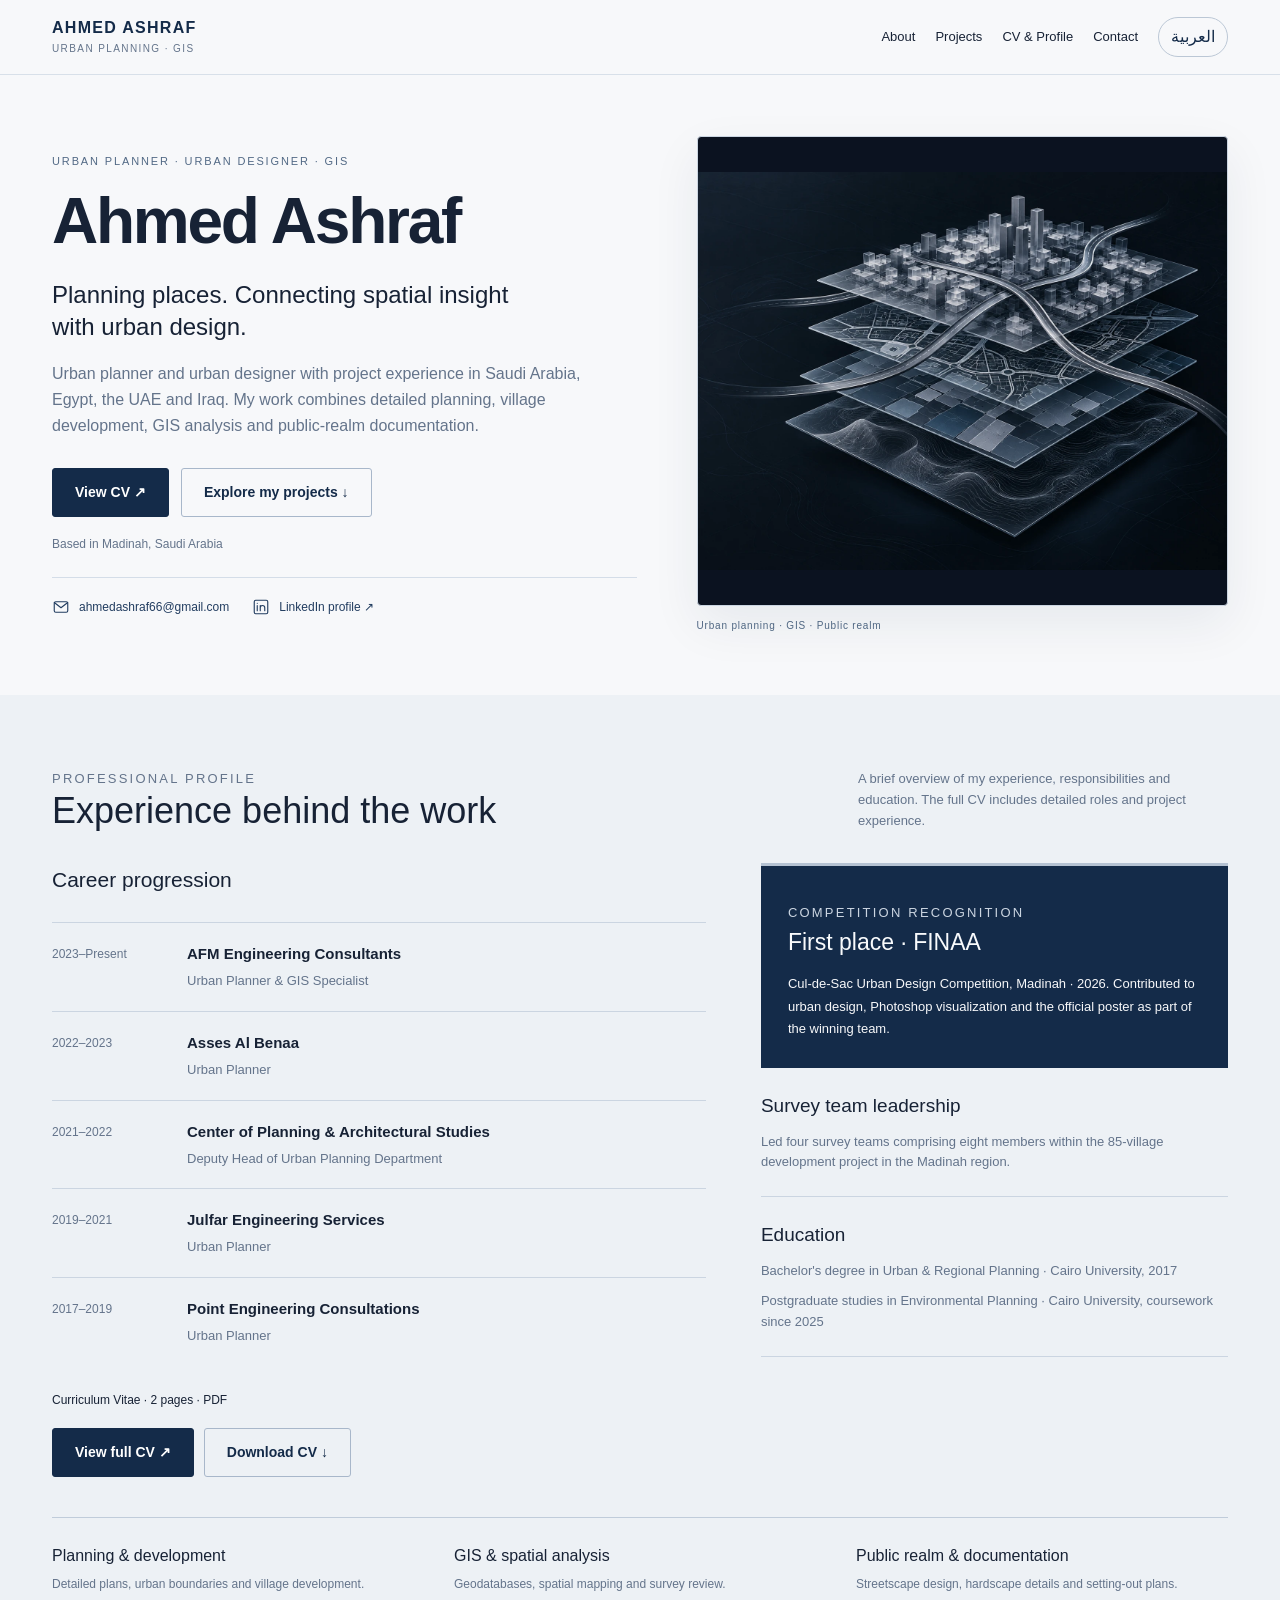
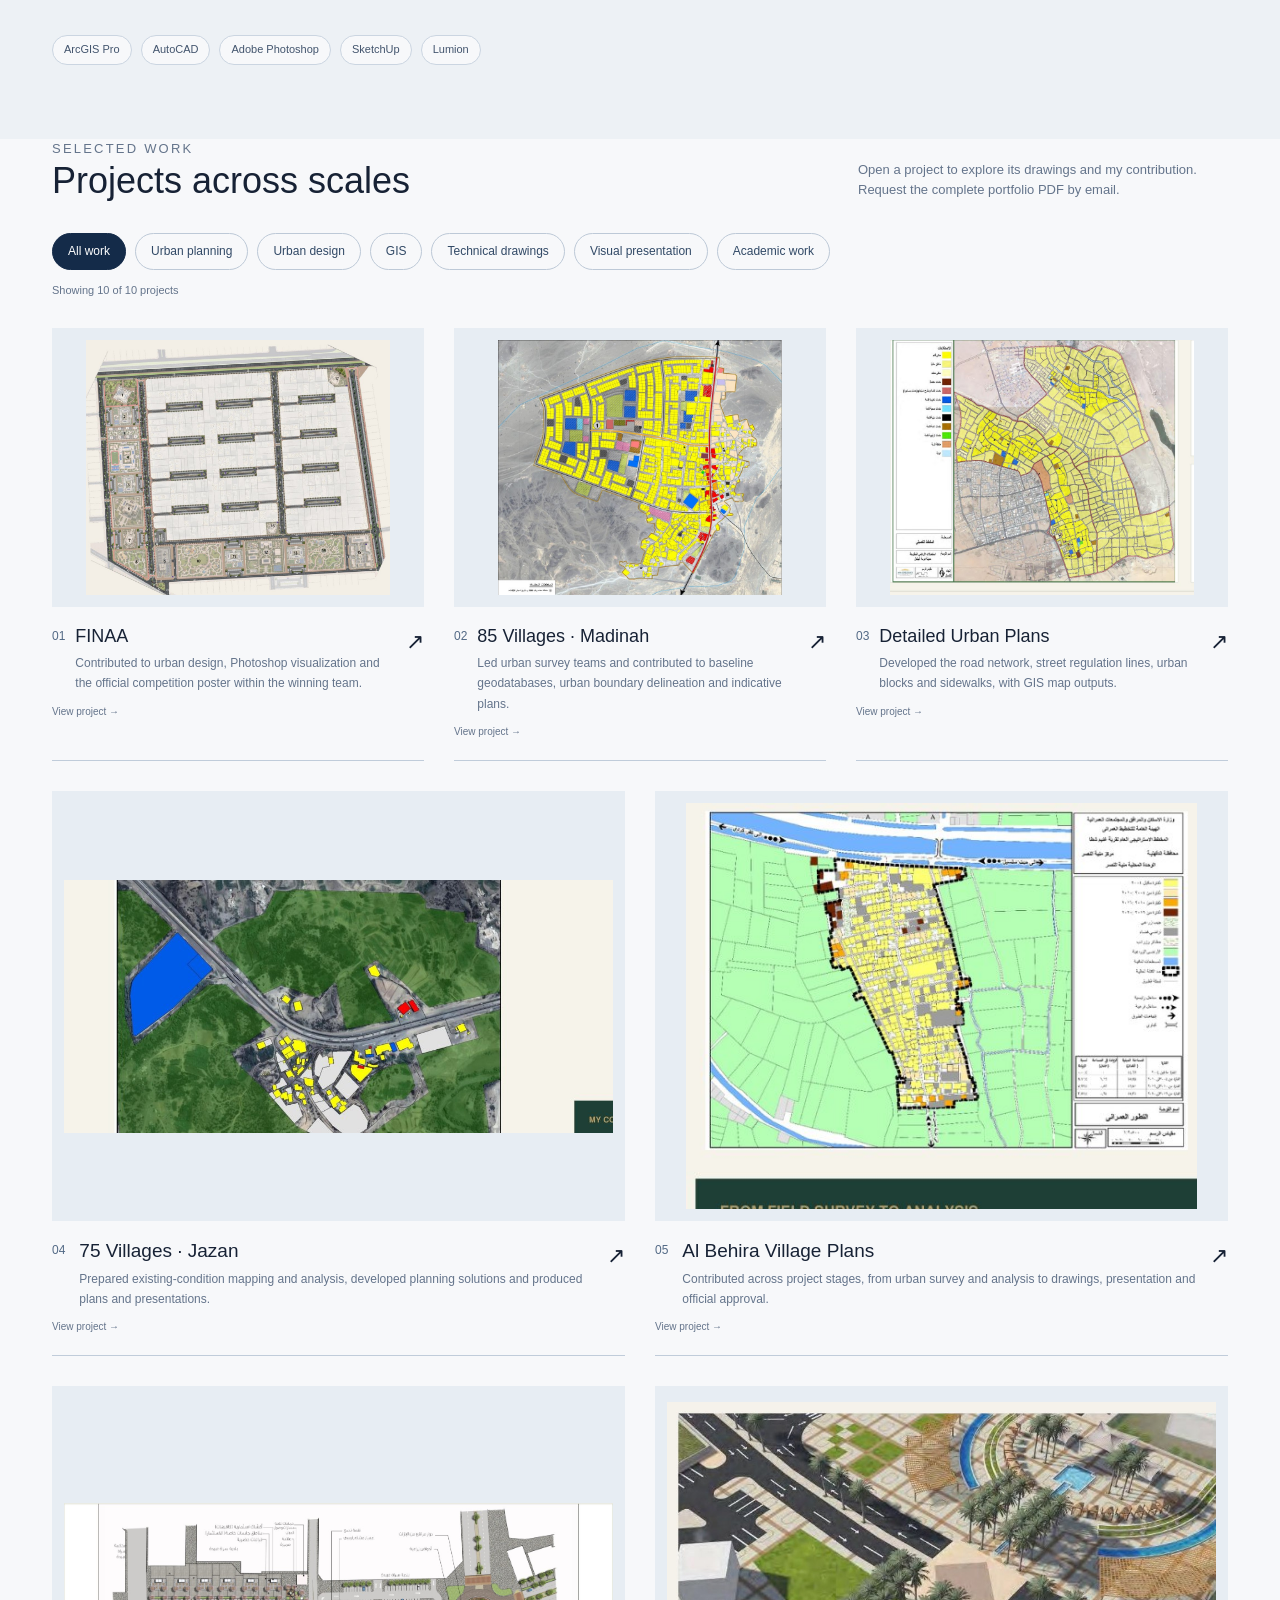
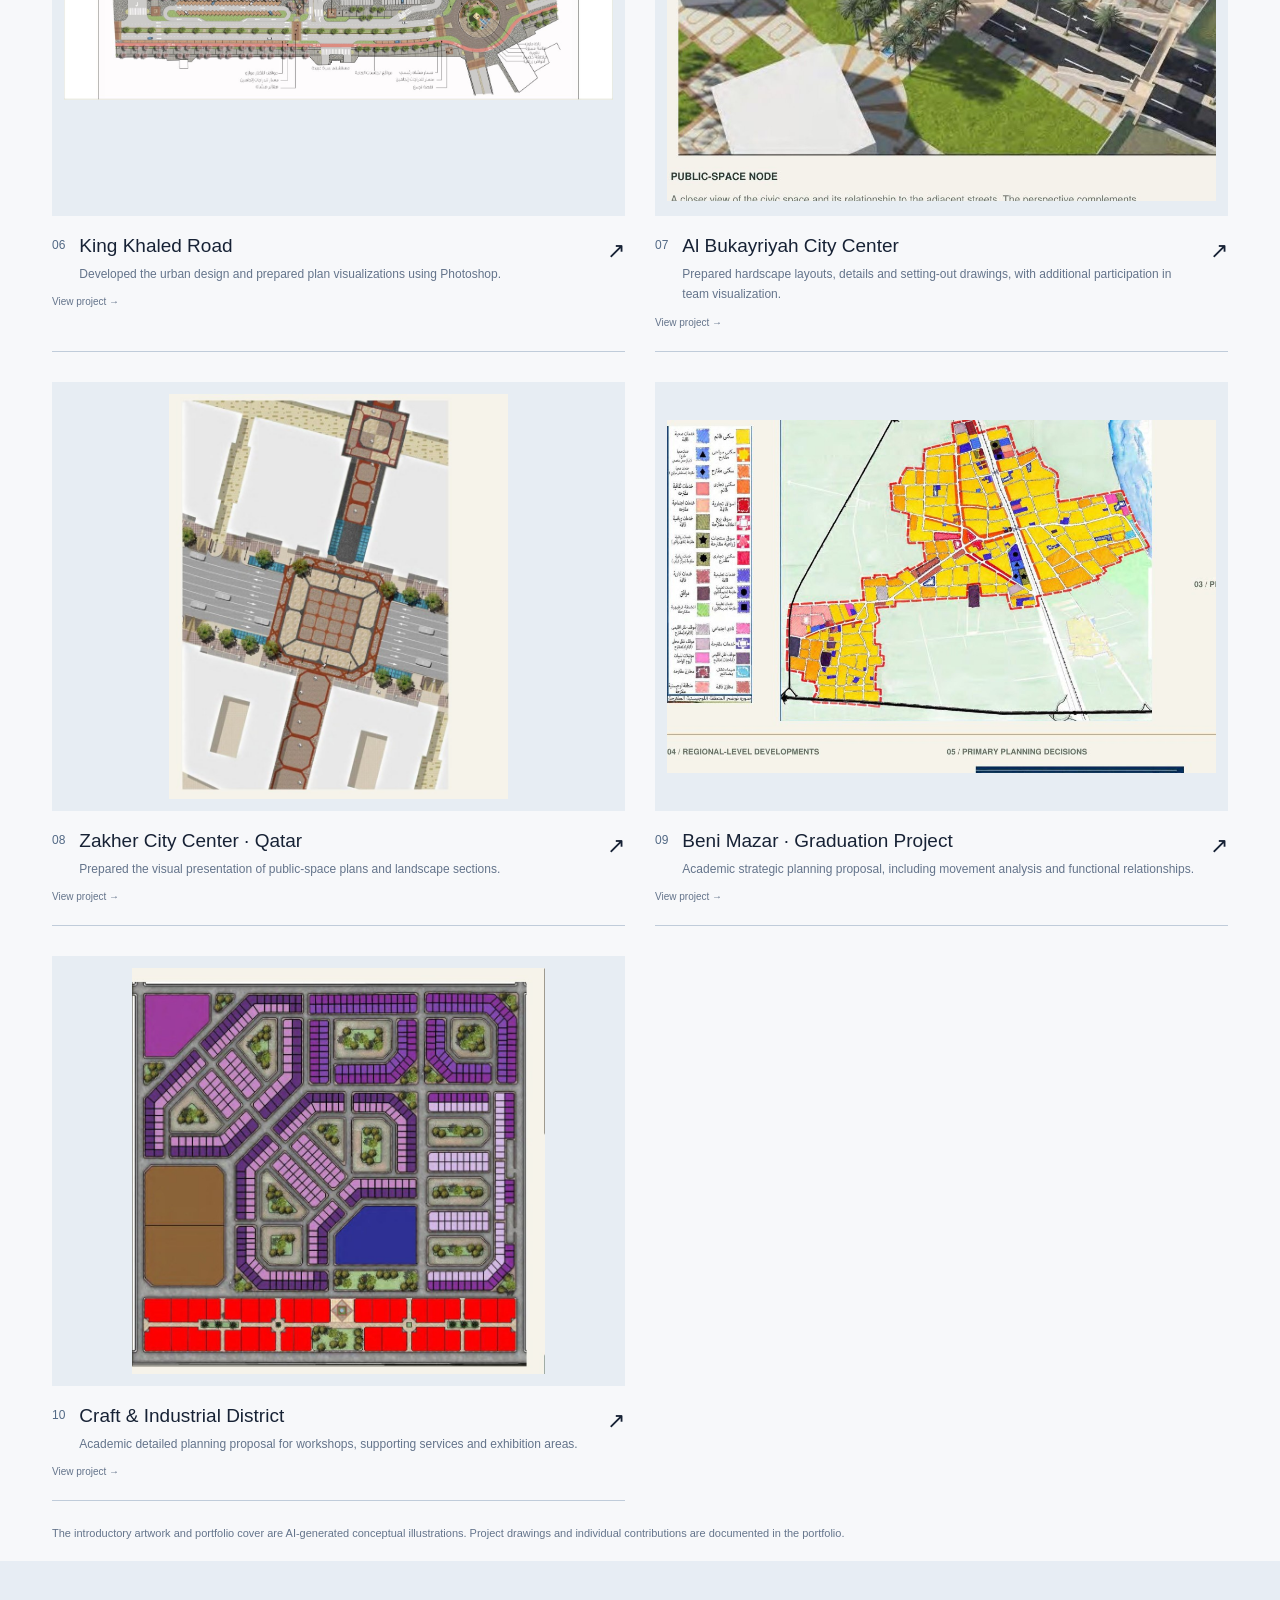
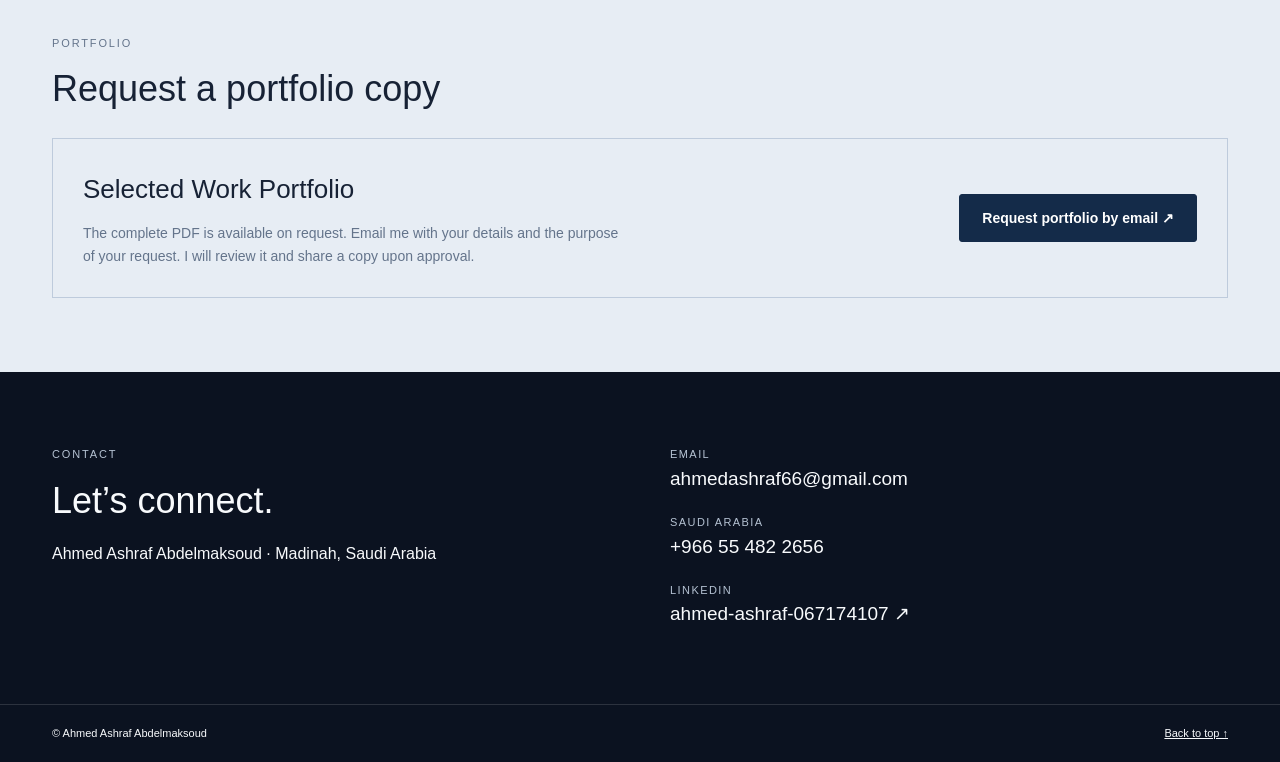
==== commit b6d5ad15: "Require email approval for portfolio PDF requests and remove public PDF" ====
--- a/index.html
+++ b/index.html
@@ -1,9 +1,9 @@
 <!DOCTYPE html>
 
-<html dir="ltr" lang="en"><head><meta charset="utf-8"/><meta content="width=device-width,initial-scale=1" name="viewport"/><title>Ahmed Ashraf | Urban Planning &amp; GIS</title><meta content="Selected urban planning, urban design and GIS work by Ahmed Ashraf Abdelmaksoud. Explore projects and download his CV and portfolio." name="description"/><meta content="#142b49" name="theme-color"/><meta content="website" property="og:type"/><meta content="Ahmed Ashraf | Urban Planning, Urban Design &amp; GIS" property="og:title"/><meta content="Explore selected projects, professional experience and the CV of Ahmed Ashraf Abdelmaksoud." property="og:description"/><meta content="https://ahmedashraf66-sketch.github.io/ahmed/" property="og:url"/><meta content="https://ahmedashraf66-sketch.github.io/ahmed/hero-formal.png" property="og:image"/><meta content="Abstract urban planning and GIS layers in navy and silver" property="og:image:alt"/><meta content="summary_large_image" name="twitter:card"/><meta content="Ahmed Ashraf | Urban Planning &amp; GIS" name="twitter:title"/><meta content="https://ahmedashraf66-sketch.github.io/ahmed/hero-formal.png" name="twitter:image"/><link href="site.css" rel="stylesheet"/></head><body><header><div class="wrap nav"><a class="brand" href="#top">AHMED ASHRAF<small>URBAN PLANNING · GIS</small></a><nav aria-label="Main navigation" class="links"><a data-ar="نبذة" data-en="About" href="#top">About</a><a data-ar="المشروعات" data-en="Projects" href="#projects">Projects</a><a data-ar="السيرة الذاتية" data-en="CV &amp; Profile" href="#cv">CV &amp; Profile</a><a data-ar="تواصل" data-en="Contact" href="#contact">Contact</a><button class="lang" id="language" type="button">العربية</button></nav></div></header>
+<html dir="ltr" lang="en"><head><meta charset="utf-8"/><meta content="width=device-width,initial-scale=1" name="viewport"/><title>Ahmed Ashraf | Urban Planning &amp; GIS</title><meta content="Selected urban planning, urban design and GIS work by Ahmed Ashraf Abdelmaksoud. Explore projects, download his CV and request his portfolio by email." name="description"/><meta content="#142b49" name="theme-color"/><meta content="website" property="og:type"/><meta content="Ahmed Ashraf | Urban Planning, Urban Design &amp; GIS" property="og:title"/><meta content="Explore selected projects, professional experience and the CV of Ahmed Ashraf Abdelmaksoud." property="og:description"/><meta content="https://ahmedashraf66-sketch.github.io/ahmed/" property="og:url"/><meta content="https://ahmedashraf66-sketch.github.io/ahmed/hero-formal.png" property="og:image"/><meta content="Abstract urban planning and GIS layers in navy and silver" property="og:image:alt"/><meta content="summary_large_image" name="twitter:card"/><meta content="Ahmed Ashraf | Urban Planning &amp; GIS" name="twitter:title"/><meta content="https://ahmedashraf66-sketch.github.io/ahmed/hero-formal.png" name="twitter:image"/><link href="site.css" rel="stylesheet"/></head><body><header><div class="wrap nav"><a class="brand" href="#top">AHMED ASHRAF<small>URBAN PLANNING · GIS</small></a><nav aria-label="Main navigation" class="links"><a data-ar="نبذة" data-en="About" href="#top">About</a><a data-ar="المشروعات" data-en="Projects" href="#projects">Projects</a><a data-ar="السيرة الذاتية" data-en="CV &amp; Profile" href="#cv">CV &amp; Profile</a><a data-ar="تواصل" data-en="Contact" href="#contact">Contact</a><button class="lang" id="language" type="button">العربية</button></nav></div></header>
 <main id="top"><section aria-label="Professional introduction" class="profile-hero wrap"><div class="hero-copy"><p class="eyebrow" data-ar="مهندس تخطيط وتصميم عمراني · GIS" data-en="Urban Planner · Urban Designer · GIS">Urban Planner · Urban Designer · GIS</p><h1 data-ar="أحمد أشرف" data-en="Ahmed Ashraf">Ahmed Ashraf</h1><p class="hero-line" data-ar="تخطيط الأماكن وربط التحليل المكاني بالتصميم العمراني." data-en="Planning places. Connecting spatial insight with urban design.">Planning places. Connecting spatial insight with urban design.</p><p class="hero-bio" data-ar="مهندس تخطيط وتصميم عمراني، تشمل خبرتي مشروعات في السعودية ومصر والإمارات والعراق. يجمع عملي بين التخطيط التفصيلي وتنمية القرى والتحليل باستخدام GIS وإعداد رسومات الفراغات العامة." data-en="Urban planner and urban designer with project experience in Saudi Arabia, Egypt, the UAE and Iraq. My work combines detailed planning, village development, GIS analysis and public-realm documentation.">Urban planner and urban designer with project experience in Saudi Arabia, Egypt, the UAE and Iraq. My work combines detailed planning, village development, GIS analysis and public-realm documentation.</p><div class="hero-actions"><a class="button" data-ar="عرض السيرة الذاتية ↗" data-en="View CV ↗" href="Ahmed_Ashraf_CV.pdf" rel="noopener" target="_blank">View CV ↗</a><a class="button secondary" data-ar="تصفح مشروعاتي ↓" data-en="Explore my projects ↓" href="#projects">Explore my projects ↓</a></div><p class="location" data-ar="مقيم في المدينة المنورة، السعودية" data-en="Based in Madinah, Saudi Arabia">Based in Madinah, Saudi Arabia</p><div class="hero-contact"><a class="email-link" href="mailto:ahmedashraf66@gmail.com"><svg aria-hidden="true" viewbox="0 0 24 24"><rect height="14" rx="2" width="18" x="3" y="5"></rect><path d="m3 6 9 7 9-7"></path></svg><span dir="ltr">ahmedashraf66@gmail.com</span></a><a href="https://www.linkedin.com/in/ahmed-ashraf-067174107/" rel="noopener" target="_blank"><svg aria-hidden="true" viewbox="0 0 24 24"><rect height="18" rx="2" width="18" x="3" y="3"></rect><path d="M7 10v7M7 7v.1M11 17v-7m0 3c0-4 6-4 6 0v4"></path></svg><span data-ar="حساب LinkedIn ↗" data-en="LinkedIn profile ↗">LinkedIn profile ↗</span></a></div></div><figure class="hero-art"><div class="art-frame"><img alt="Abstract urban blocks, road networks and GIS layers in midnight blue and platinum silver" fetchpriority="high" height="1086" src="hero-formal.webp" width="1448"/></div><figcaption><span data-ar="تخطيط عمراني · GIS · فراغات عامة" data-en="Urban planning · GIS · Public realm">Urban planning · GIS · Public realm</span></figcaption></figure></section>
-<section class="career-section" id="cv"><div class="wrap"><div class="section-head"><div><p class="eyebrow" data-ar="الملف المهني" data-en="Professional profile">Professional profile</p><h2 data-ar="الخبرة وراء المشروعات" data-en="Experience behind the work">Experience behind the work</h2></div><p data-ar="ملخص للخبرات والمسؤوليات والتعليم، وتضم السيرة الذاتية تفاصيل الأدوار والمشروعات." data-en="A brief overview of my experience, responsibilities and education. The full CV includes detailed roles and project experience.">A brief overview of my experience, responsibilities and education. The full CV includes detailed roles and project experience.</p></div><div class="cv-layout"><div class="career-main"><h3 data-ar="المسار المهني" data-en="Career progression">Career progression</h3><ol class="timeline"><li><span class="career-date" data-ar="2023–الآن" data-en="2023–Present">2023–Present</span><div><h4 data-ar="مكتب أحمد فريد مصطفى للاستشارات الهندسية" data-en="AFM Engineering Consultants">AFM Engineering Consultants</h4><p data-ar="مهندس تخطيط عمراني وأخصائي GIS" data-en="Urban Planner &amp; GIS Specialist">Urban Planner &amp; GIS Specialist</p></div></li><li><span class="career-date" data-ar="2022–2023" data-en="2022–2023">2022–2023</span><div><h4 data-ar="أسس البناء للاستشارات الهندسية" data-en="Asses Al Benaa">Asses Al Benaa</h4><p data-ar="مهندس تخطيط عمراني" data-en="Urban Planner">Urban Planner</p></div></li><li><span class="career-date" data-ar="2021–2022" data-en="2021–2022">2021–2022</span><div><h4 data-ar="مركز الدراسات التخطيطية والمعمارية" data-en="Center of Planning &amp; Architectural Studies">Center of Planning &amp; Architectural Studies</h4><p data-ar="نائب رئيس قسم التخطيط العمراني" data-en="Deputy Head of Urban Planning Department">Deputy Head of Urban Planning Department</p></div></li><li><span class="career-date" data-ar="2019–2021" data-en="2019–2021">2019–2021</span><div><h4 data-ar="جلفار للخدمات الهندسية" data-en="Julfar Engineering Services">Julfar Engineering Services</h4><p data-ar="مهندس تخطيط عمراني" data-en="Urban Planner">Urban Planner</p></div></li><li><span class="career-date" data-ar="2017–2019" data-en="2017–2019">2017–2019</span><div><h4 data-ar="بوينت للاستشارات الهندسية" data-en="Point Engineering Consultations">Point Engineering Consultations</h4><p data-ar="مهندس تخطيط عمراني" data-en="Urban Planner">Urban Planner</p></div></li></ol><div class="cv-download"><p data-ar="السيرة الذاتية · صفحتان · PDF" data-en="Curriculum Vitae · 2 pages · PDF">Curriculum Vitae · 2 pages · PDF</p><div class="document-actions"><a class="button" data-ar="عرض السيرة الذاتية ↗" data-en="View full CV ↗" href="Ahmed_Ashraf_CV.pdf" rel="noopener" target="_blank">View full CV ↗</a><a class="button secondary" data-ar="تحميل السيرة الذاتية ↓" data-en="Download CV ↓" download="" href="Ahmed_Ashraf_CV.pdf">Download CV ↓</a></div></div></div><aside class="career-aside"><div class="recognition"><p class="eyebrow" data-ar="المسابقة" data-en="Competition recognition">Competition recognition</p><h3 data-ar="المركز الأول · فناء" data-en="First place · FINAA">First place · FINAA</h3><p data-ar="مسابقة التصميم العمراني للنهايات المغلقة، المدينة المنورة · 2026. شاركت في التصميم العمراني والإظهار بالفوتوشوب وإعداد البوستر الرسمي ضمن الفريق الفائز." data-en="Cul-de-Sac Urban Design Competition, Madinah · 2026. Contributed to urban design, Photoshop visualization and the official poster as part of the winning team.">Cul-de-Sac Urban Design Competition, Madinah · 2026. Contributed to urban design, Photoshop visualization and the official poster as part of the winning team.</p></div><div class="leadership"><h3 data-ar="قيادة فرق الرفع العمراني" data-en="Survey team leadership">Survey team leadership</h3><p data-ar="قيادة أربع فرق رفع عمراني تضم ثمانية أعضاء ضمن مشروع تنمية 85 قرية بمنطقة المدينة المنورة." data-en="Led four survey teams comprising eight members within the 85-village development project in the Madinah region.">Led four survey teams comprising eight members within the 85-village development project in the Madinah region.</p></div><div class="education"><h3 data-ar="التعليم" data-en="Education">Education</h3><p data-ar="بكالوريوس التخطيط العمراني والإقليمي · جامعة القاهرة، 2017" data-en="Bachelor's degree in Urban &amp; Regional Planning · Cairo University, 2017">Bachelor's degree in Urban &amp; Regional Planning · Cairo University, 2017</p><p data-ar="دراسات عليا في التخطيط البيئي · جامعة القاهرة، مرحلة المقررات منذ 2025" data-en="Postgraduate studies in Environmental Planning · Cairo University, coursework since 2025">Postgraduate studies in Environmental Planning · Cairo University, coursework since 2025</p></div></aside></div><div class="expertise-strip"><div><h3 data-ar="التخطيط والتنمية" data-en="Planning &amp; development">Planning &amp; development</h3><p data-ar="المخططات التفصيلية والأحوزة العمرانية وتنمية القرى." data-en="Detailed plans, urban boundaries and village development.">Detailed plans, urban boundaries and village development.</p></div><div><h3 data-ar="GIS والتحليل المكاني" data-en="GIS &amp; spatial analysis">GIS &amp; spatial analysis</h3><p data-ar="قواعد البيانات الجغرافية والخرائط ومراجعة الرفع العمراني." data-en="Geodatabases, spatial mapping and survey review.">Geodatabases, spatial mapping and survey review.</p></div><div><h3 data-ar="الفراغات العامة والرسومات" data-en="Public realm &amp; documentation">Public realm &amp; documentation</h3><p data-ar="تصميم الشوارع وتفاصيل الهاردسكيب ولوحات التوقيع." data-en="Streetscape design, hardscape details and setting-out plans.">Streetscape design, hardscape details and setting-out plans.</p></div></div><div class="tags"><span>ArcGIS Pro</span><span>AutoCAD</span><span>Adobe Photoshop</span><span>SketchUp</span><span>Lumion</span></div></div></section><section class="wrap" id="projects"><div class="section-head"><div><p class="eyebrow" data-ar="أعمال مختارة" data-en="Selected work">Selected work</p><h2 data-ar="مشروعات بمقاييس مختلفة" data-en="Projects across scales">Projects across scales</h2></div><p data-ar="اختر المشروع لعرض صفحاته داخل ملف البورتفوليو. يوضح كل مشروع نطاق مساهمتي فيه." data-en="Open any project to view its pages in the portfolio PDF. Individual contributions are described in each project.">Open any project to view its pages in the portfolio PDF. Individual contributions are described in each project.</p></div><div aria-label="Filter projects" class="project-filters" role="group"><button aria-pressed="true" data-ar="كل الأعمال" data-en="All work" data-filter="all" type="button">All work</button><button aria-pressed="false" data-ar="التخطيط العمراني" data-en="Urban planning" data-filter="planning" type="button">Urban planning</button><button aria-pressed="false" data-ar="التصميم العمراني" data-en="Urban design" data-filter="design" type="button">Urban design</button><button aria-pressed="false" data-ar="GIS" data-en="GIS" data-filter="gis" type="button">GIS</button><button aria-pressed="false" data-ar="الرسومات التنفيذية" data-en="Technical drawings" data-filter="technical" type="button">Technical drawings</button><button aria-pressed="false" data-ar="الإخراج البصري" data-en="Visual presentation" data-filter="presentation" type="button">Visual presentation</button><button aria-pressed="false" data-ar="الأعمال الأكاديمية" data-en="Academic work" data-filter="academic" type="button">Academic work</button></div><p aria-live="polite" class="filter-status" id="filter-status"></p><div class="projects"><a class="project featured" data-category="design" href="project.html?project=finaa"><div class="thumb"><img alt="FINAA · From dead end to courtyard · Selected project drawing" decoding="async" loading="lazy" src="preview-01.jpg"/></div><div class="project-meta"><span class="number">01</span><div><h3 data-ar="فناء" data-en="FINAA">FINAA</h3><p data-ar="المساهمة في التصميم العمراني والإظهار بالفوتوشوب والبوستر الرسمي ضمن الفريق الفائز." data-en="Contributed to urban design, Photoshop visualization and the official competition poster within the winning team.">Contributed to urban design, Photoshop visualization and the official competition poster within the winning team.</p></div><span aria-hidden="true" class="arrow">↗</span></div><span class="pages" data-ar="عرض المشروع ←" data-en="View project →">View project →</span></a><a class="project featured" data-category="planning gis" href="project.html?project=madinah-villages"><div class="thumb"><img alt="85 Villages · Madinah region · Selected project drawing" decoding="async" loading="lazy" src="preview-02.jpg"/></div><div class="project-meta"><span class="number">02</span><div><h3 data-ar="85 قرية · منطقة المدينة المنورة" data-en="85 Villages · Madinah">85 Villages · Madinah</h3><p data-ar="قيادة فرق الرفع العمراني والمساهمة في قواعد البيانات الأساسية ورسم الأحوزة العمرانية والمخططات الإرشادية." data-en="Led urban survey teams and contributed to baseline geodatabases, urban boundary delineation and indicative plans.">Led urban survey teams and contributed to baseline geodatabases, urban boundary delineation and indicative plans.</p></div><span aria-hidden="true" class="arrow">↗</span></div><span class="pages" data-ar="عرض المشروع ←" data-en="View project →">View project →</span></a><a class="project featured" data-category="planning gis" href="project.html?project=detailed-plans"><div class="thumb"><img alt="Detailed urban plans · Selected project drawing" decoding="async" loading="lazy" src="preview-03.jpg"/></div><div class="project-meta"><span class="number">03</span><div><h3 data-ar="المخططات التفصيلية" data-en="Detailed Urban Plans">Detailed Urban Plans</h3><p data-ar="تطوير شبكة الطرق وخطوط التنظيم والبلوكات والأرصفة وإخراج الخرائط باستخدام GIS." data-en="Developed the road network, street regulation lines, urban blocks and sidewalks, with GIS map outputs.">Developed the road network, street regulation lines, urban blocks and sidewalks, with GIS map outputs.</p></div><span aria-hidden="true" class="arrow">↗</span></div><span class="pages" data-ar="عرض المشروع ←" data-en="View project →">View project →</span></a><a class="project" data-category="planning gis" href="project.html?project=jazan-villages"><div class="thumb"><img alt="75 Villages · Jazan region · Selected project drawing" decoding="async" loading="lazy" src="preview-04.jpg"/></div><div class="project-meta"><span class="number">04</span><div><h3 data-ar="75 قرية · منطقة جازان" data-en="75 Villages · Jazan">75 Villages · Jazan</h3><p data-ar="رسم الوضع الراهن والتحليل وإعداد الحلول التخطيطية والمخططات والإخراج." data-en="Prepared existing-condition mapping and analysis, developed planning solutions and produced plans and presentations.">Prepared existing-condition mapping and analysis, developed planning solutions and produced plans and presentations.</p></div><span aria-hidden="true" class="arrow">↗</span></div><span class="pages" data-ar="عرض المشروع ←" data-en="View project →">View project →</span></a><a class="project" data-category="planning gis" href="project.html?project=behira"><div class="thumb"><img alt="Al Behira · Village strategic plans · Selected project drawing" decoding="async" loading="lazy" src="preview-05.jpg"/></div><div class="project-meta"><span class="number">05</span><div><h3 data-ar="المخططات الاستراتيجية · البحيرة" data-en="Al Behira Village Plans">Al Behira Village Plans</h3><p data-ar="المساهمة عبر مراحل المشروع من الرفع العمراني والتحليل إلى الرسومات والإخراج والاعتماد الرسمي." data-en="Contributed across project stages, from urban survey and analysis to drawings, presentation and official approval.">Contributed across project stages, from urban survey and analysis to drawings, presentation and official approval.</p></div><span aria-hidden="true" class="arrow">↗</span></div><span class="pages" data-ar="عرض المشروع ←" data-en="View project →">View project →</span></a><a class="project" data-category="design" href="project.html?project=king-khaled"><div class="thumb"><img alt="King Khaled Road · Selected project drawing" decoding="async" loading="lazy" src="preview-06.jpg"/></div><div class="project-meta"><span class="number">06</span><div><h3 data-ar="طريق الملك خالد" data-en="King Khaled Road">King Khaled Road</h3><p data-ar="التصميم العمراني وإخراج المخططات باستخدام الفوتوشوب." data-en="Developed the urban design and prepared plan visualizations using Photoshop.">Developed the urban design and prepared plan visualizations using Photoshop.</p></div><span aria-hidden="true" class="arrow">↗</span></div><span class="pages" data-ar="عرض المشروع ←" data-en="View project →">View project →</span></a><a class="project" data-category="technical design" href="project.html?project=bukayriyah"><div class="thumb"><img alt="Al Bukayriyah · Hardscape documentation · Selected project drawing" decoding="async" loading="lazy" src="preview-07.jpg"/></div><div class="project-meta"><span class="number">07</span><div><h3 data-ar="مركز مدينة البكيرية" data-en="Al Bukayriyah City Center">Al Bukayriyah City Center</h3><p data-ar="إعداد لوحات الهاردسكيب والتفاصيل والتوقيع، مع المشاركة في الإظهار ضمن فريق المشروع." data-en="Prepared hardscape layouts, details and setting-out drawings, with additional participation in team visualization.">Prepared hardscape layouts, details and setting-out drawings, with additional participation in team visualization.</p></div><span aria-hidden="true" class="arrow">↗</span></div><span class="pages" data-ar="عرض المشروع ←" data-en="View project →">View project →</span></a><a class="project" data-category="presentation" href="project.html?project=zakher"><div class="thumb"><img alt="Zakher City Center · Visual presentation · Selected project drawing" decoding="async" loading="lazy" src="preview-08.jpg"/></div><div class="project-meta"><span class="number">08</span><div><h3 data-ar="مركز مدينة زاخر · قطر" data-en="Zakher City Center · Qatar">Zakher City Center · Qatar</h3><p data-ar="الإخراج البصري لمخططات الفراغات العامة وقطاعات اللاندسكيب." data-en="Prepared the visual presentation of public-space plans and landscape sections.">Prepared the visual presentation of public-space plans and landscape sections.</p></div><span aria-hidden="true" class="arrow">↗</span></div><span class="pages" data-ar="عرض المشروع ←" data-en="View project →">View project →</span></a><a class="project" data-category="academic planning" href="project.html?project=beni-mazar"><div class="thumb"><img alt="Beni Mazar · Graduation project · Selected project drawing" decoding="async" loading="lazy" src="preview-09.jpg"/></div><div class="project-meta"><span class="number">09</span><div><h3 data-ar="بني مزار · مشروع التخرج" data-en="Beni Mazar · Graduation Project">Beni Mazar · Graduation Project</h3><p data-ar="مقترح أكاديمي للتخطيط الاستراتيجي يتضمن تحليل الحركة والعلاقات الوظيفية." data-en="Academic strategic planning proposal, including movement analysis and functional relationships.">Academic strategic planning proposal, including movement analysis and functional relationships.</p></div><span aria-hidden="true" class="arrow">↗</span></div><span class="pages" data-ar="عرض المشروع ←" data-en="View project →">View project →</span></a><a class="project" data-category="academic planning" href="project.html?project=craft-district"><div class="thumb"><img alt="Craft &amp; industrial district · Selected project drawing" decoding="async" loading="lazy" src="preview-10.jpg"/></div><div class="project-meta"><span class="number">10</span><div><h3 data-ar="منطقة حرفية وصناعية" data-en="Craft &amp; Industrial District">Craft &amp; Industrial District</h3><p data-ar="مقترح أكاديمي للتخطيط التفصيلي للورش والخدمات الداعمة ومناطق العرض." data-en="Academic detailed planning proposal for workshops, supporting services and exhibition areas.">Academic detailed planning proposal for workshops, supporting services and exhibition areas.</p></div><span aria-hidden="true" class="arrow">↗</span></div><span class="pages" data-ar="عرض المشروع ←" data-en="View project →">View project →</span></a></div><p class="note" data-ar="صورة البداية وغلاف البورتفوليو رسومات تصورية مولّدة بالذكاء الاصطناعي. رسومات المشروعات والمساهمات الفردية موضحة داخل البورتفوليو." data-en="The introductory artwork and portfolio cover are AI-generated conceptual illustrations. Project drawings and individual contributions are documented in the portfolio.">The introductory artwork and portfolio cover are AI-generated conceptual illustrations. Project drawings and individual contributions are documented in the portfolio.</p></section>
-<section class="documents" id="documents"><div class="wrap"><p class="eyebrow" data-ar="البورتفوليو" data-en="Portfolio">Portfolio</p><h2 data-ar="تصفح البورتفوليو الكامل" data-en="Explore the complete portfolio">Explore the complete portfolio</h2><div class="document-grid portfolio-download"><div class="document"><h3 data-ar="بورتفوليو الأعمال المختارة" data-en="Selected Work Portfolio">Selected Work Portfolio</h3><p data-ar="التخطيط والتصميم العمراني وGIS والرسومات التنفيذية. 26 صفحة · PDF." data-en="Urban planning, urban design, GIS and technical documentation. 26 pages · PDF.">Urban planning, urban design, GIS and technical documentation. 26 pages · PDF.</p><div class="document-actions"><a class="button secondary" data-ar="عرض البورتفوليو ↗" data-en="View portfolio ↗" href="Ahmed_Ashraf_Portfolio.pdf" rel="noopener" target="_blank">View portfolio ↗</a><a class="button" data-ar="تحميل PDF ↓" data-en="Download PDF ↓" download="" href="Ahmed_Ashraf_Portfolio.pdf">Download PDF ↓</a></div></div></div></div></section>
+<section class="career-section" id="cv"><div class="wrap"><div class="section-head"><div><p class="eyebrow" data-ar="الملف المهني" data-en="Professional profile">Professional profile</p><h2 data-ar="الخبرة وراء المشروعات" data-en="Experience behind the work">Experience behind the work</h2></div><p data-ar="ملخص للخبرات والمسؤوليات والتعليم، وتضم السيرة الذاتية تفاصيل الأدوار والمشروعات." data-en="A brief overview of my experience, responsibilities and education. The full CV includes detailed roles and project experience.">A brief overview of my experience, responsibilities and education. The full CV includes detailed roles and project experience.</p></div><div class="cv-layout"><div class="career-main"><h3 data-ar="المسار المهني" data-en="Career progression">Career progression</h3><ol class="timeline"><li><span class="career-date" data-ar="2023–الآن" data-en="2023–Present">2023–Present</span><div><h4 data-ar="مكتب أحمد فريد مصطفى للاستشارات الهندسية" data-en="AFM Engineering Consultants">AFM Engineering Consultants</h4><p data-ar="مهندس تخطيط عمراني وأخصائي GIS" data-en="Urban Planner &amp; GIS Specialist">Urban Planner &amp; GIS Specialist</p></div></li><li><span class="career-date" data-ar="2022–2023" data-en="2022–2023">2022–2023</span><div><h4 data-ar="أسس البناء للاستشارات الهندسية" data-en="Asses Al Benaa">Asses Al Benaa</h4><p data-ar="مهندس تخطيط عمراني" data-en="Urban Planner">Urban Planner</p></div></li><li><span class="career-date" data-ar="2021–2022" data-en="2021–2022">2021–2022</span><div><h4 data-ar="مركز الدراسات التخطيطية والمعمارية" data-en="Center of Planning &amp; Architectural Studies">Center of Planning &amp; Architectural Studies</h4><p data-ar="نائب رئيس قسم التخطيط العمراني" data-en="Deputy Head of Urban Planning Department">Deputy Head of Urban Planning Department</p></div></li><li><span class="career-date" data-ar="2019–2021" data-en="2019–2021">2019–2021</span><div><h4 data-ar="جلفار للخدمات الهندسية" data-en="Julfar Engineering Services">Julfar Engineering Services</h4><p data-ar="مهندس تخطيط عمراني" data-en="Urban Planner">Urban Planner</p></div></li><li><span class="career-date" data-ar="2017–2019" data-en="2017–2019">2017–2019</span><div><h4 data-ar="بوينت للاستشارات الهندسية" data-en="Point Engineering Consultations">Point Engineering Consultations</h4><p data-ar="مهندس تخطيط عمراني" data-en="Urban Planner">Urban Planner</p></div></li></ol><div class="cv-download"><p data-ar="السيرة الذاتية · صفحتان · PDF" data-en="Curriculum Vitae · 2 pages · PDF">Curriculum Vitae · 2 pages · PDF</p><div class="document-actions"><a class="button" data-ar="عرض السيرة الذاتية ↗" data-en="View full CV ↗" href="Ahmed_Ashraf_CV.pdf" rel="noopener" target="_blank">View full CV ↗</a><a class="button secondary" data-ar="تحميل السيرة الذاتية ↓" data-en="Download CV ↓" download="" href="Ahmed_Ashraf_CV.pdf">Download CV ↓</a></div></div></div><aside class="career-aside"><div class="recognition"><p class="eyebrow" data-ar="المسابقة" data-en="Competition recognition">Competition recognition</p><h3 data-ar="المركز الأول · فناء" data-en="First place · FINAA">First place · FINAA</h3><p data-ar="مسابقة التصميم العمراني للنهايات المغلقة، المدينة المنورة · 2026. شاركت في التصميم العمراني والإظهار بالفوتوشوب وإعداد البوستر الرسمي ضمن الفريق الفائز." data-en="Cul-de-Sac Urban Design Competition, Madinah · 2026. Contributed to urban design, Photoshop visualization and the official poster as part of the winning team.">Cul-de-Sac Urban Design Competition, Madinah · 2026. Contributed to urban design, Photoshop visualization and the official poster as part of the winning team.</p></div><div class="leadership"><h3 data-ar="قيادة فرق الرفع العمراني" data-en="Survey team leadership">Survey team leadership</h3><p data-ar="قيادة أربع فرق رفع عمراني تضم ثمانية أعضاء ضمن مشروع تنمية 85 قرية بمنطقة المدينة المنورة." data-en="Led four survey teams comprising eight members within the 85-village development project in the Madinah region.">Led four survey teams comprising eight members within the 85-village development project in the Madinah region.</p></div><div class="education"><h3 data-ar="التعليم" data-en="Education">Education</h3><p data-ar="بكالوريوس التخطيط العمراني والإقليمي · جامعة القاهرة، 2017" data-en="Bachelor's degree in Urban &amp; Regional Planning · Cairo University, 2017">Bachelor's degree in Urban &amp; Regional Planning · Cairo University, 2017</p><p data-ar="دراسات عليا في التخطيط البيئي · جامعة القاهرة، مرحلة المقررات منذ 2025" data-en="Postgraduate studies in Environmental Planning · Cairo University, coursework since 2025">Postgraduate studies in Environmental Planning · Cairo University, coursework since 2025</p></div></aside></div><div class="expertise-strip"><div><h3 data-ar="التخطيط والتنمية" data-en="Planning &amp; development">Planning &amp; development</h3><p data-ar="المخططات التفصيلية والأحوزة العمرانية وتنمية القرى." data-en="Detailed plans, urban boundaries and village development.">Detailed plans, urban boundaries and village development.</p></div><div><h3 data-ar="GIS والتحليل المكاني" data-en="GIS &amp; spatial analysis">GIS &amp; spatial analysis</h3><p data-ar="قواعد البيانات الجغرافية والخرائط ومراجعة الرفع العمراني." data-en="Geodatabases, spatial mapping and survey review.">Geodatabases, spatial mapping and survey review.</p></div><div><h3 data-ar="الفراغات العامة والرسومات" data-en="Public realm &amp; documentation">Public realm &amp; documentation</h3><p data-ar="تصميم الشوارع وتفاصيل الهاردسكيب ولوحات التوقيع." data-en="Streetscape design, hardscape details and setting-out plans.">Streetscape design, hardscape details and setting-out plans.</p></div></div><div class="tags"><span>ArcGIS Pro</span><span>AutoCAD</span><span>Adobe Photoshop</span><span>SketchUp</span><span>Lumion</span></div></div></section><section class="wrap" id="projects"><div class="section-head"><div><p class="eyebrow" data-ar="أعمال مختارة" data-en="Selected work">Selected work</p><h2 data-ar="مشروعات بمقاييس مختلفة" data-en="Projects across scales">Projects across scales</h2></div><p data-ar="اختر المشروع لعرض رسوماته ونطاق مساهمتي فيه. يمكنك طلب ملف البورتفوليو الكامل عبر الإيميل." data-en="Open a project to explore its drawings and my contribution. Request the complete portfolio PDF by email.">Open a project to explore its drawings and my contribution. Request the complete portfolio PDF by email.</p></div><div aria-label="Filter projects" class="project-filters" role="group"><button aria-pressed="true" data-ar="كل الأعمال" data-en="All work" data-filter="all" type="button">All work</button><button aria-pressed="false" data-ar="التخطيط العمراني" data-en="Urban planning" data-filter="planning" type="button">Urban planning</button><button aria-pressed="false" data-ar="التصميم العمراني" data-en="Urban design" data-filter="design" type="button">Urban design</button><button aria-pressed="false" data-ar="GIS" data-en="GIS" data-filter="gis" type="button">GIS</button><button aria-pressed="false" data-ar="الرسومات التنفيذية" data-en="Technical drawings" data-filter="technical" type="button">Technical drawings</button><button aria-pressed="false" data-ar="الإخراج البصري" data-en="Visual presentation" data-filter="presentation" type="button">Visual presentation</button><button aria-pressed="false" data-ar="الأعمال الأكاديمية" data-en="Academic work" data-filter="academic" type="button">Academic work</button></div><p aria-live="polite" class="filter-status" id="filter-status"></p><div class="projects"><a class="project featured" data-category="design" href="project.html?project=finaa"><div class="thumb"><img alt="FINAA · From dead end to courtyard · Selected project drawing" decoding="async" loading="lazy" src="preview-01.jpg"/></div><div class="project-meta"><span class="number">01</span><div><h3 data-ar="فناء" data-en="FINAA">FINAA</h3><p data-ar="المساهمة في التصميم العمراني والإظهار بالفوتوشوب والبوستر الرسمي ضمن الفريق الفائز." data-en="Contributed to urban design, Photoshop visualization and the official competition poster within the winning team.">Contributed to urban design, Photoshop visualization and the official competition poster within the winning team.</p></div><span aria-hidden="true" class="arrow">↗</span></div><span class="pages" data-ar="عرض المشروع ←" data-en="View project →">View project →</span></a><a class="project featured" data-category="planning gis" href="project.html?project=madinah-villages"><div class="thumb"><img alt="85 Villages · Madinah region · Selected project drawing" decoding="async" loading="lazy" src="preview-02.jpg"/></div><div class="project-meta"><span class="number">02</span><div><h3 data-ar="85 قرية · منطقة المدينة المنورة" data-en="85 Villages · Madinah">85 Villages · Madinah</h3><p data-ar="قيادة فرق الرفع العمراني والمساهمة في قواعد البيانات الأساسية ورسم الأحوزة العمرانية والمخططات الإرشادية." data-en="Led urban survey teams and contributed to baseline geodatabases, urban boundary delineation and indicative plans.">Led urban survey teams and contributed to baseline geodatabases, urban boundary delineation and indicative plans.</p></div><span aria-hidden="true" class="arrow">↗</span></div><span class="pages" data-ar="عرض المشروع ←" data-en="View project →">View project →</span></a><a class="project featured" data-category="planning gis" href="project.html?project=detailed-plans"><div class="thumb"><img alt="Detailed urban plans · Selected project drawing" decoding="async" loading="lazy" src="preview-03.jpg"/></div><div class="project-meta"><span class="number">03</span><div><h3 data-ar="المخططات التفصيلية" data-en="Detailed Urban Plans">Detailed Urban Plans</h3><p data-ar="تطوير شبكة الطرق وخطوط التنظيم والبلوكات والأرصفة وإخراج الخرائط باستخدام GIS." data-en="Developed the road network, street regulation lines, urban blocks and sidewalks, with GIS map outputs.">Developed the road network, street regulation lines, urban blocks and sidewalks, with GIS map outputs.</p></div><span aria-hidden="true" class="arrow">↗</span></div><span class="pages" data-ar="عرض المشروع ←" data-en="View project →">View project →</span></a><a class="project" data-category="planning gis" href="project.html?project=jazan-villages"><div class="thumb"><img alt="75 Villages · Jazan region · Selected project drawing" decoding="async" loading="lazy" src="preview-04.jpg"/></div><div class="project-meta"><span class="number">04</span><div><h3 data-ar="75 قرية · منطقة جازان" data-en="75 Villages · Jazan">75 Villages · Jazan</h3><p data-ar="رسم الوضع الراهن والتحليل وإعداد الحلول التخطيطية والمخططات والإخراج." data-en="Prepared existing-condition mapping and analysis, developed planning solutions and produced plans and presentations.">Prepared existing-condition mapping and analysis, developed planning solutions and produced plans and presentations.</p></div><span aria-hidden="true" class="arrow">↗</span></div><span class="pages" data-ar="عرض المشروع ←" data-en="View project →">View project →</span></a><a class="project" data-category="planning gis" href="project.html?project=behira"><div class="thumb"><img alt="Al Behira · Village strategic plans · Selected project drawing" decoding="async" loading="lazy" src="preview-05.jpg"/></div><div class="project-meta"><span class="number">05</span><div><h3 data-ar="المخططات الاستراتيجية · البحيرة" data-en="Al Behira Village Plans">Al Behira Village Plans</h3><p data-ar="المساهمة عبر مراحل المشروع من الرفع العمراني والتحليل إلى الرسومات والإخراج والاعتماد الرسمي." data-en="Contributed across project stages, from urban survey and analysis to drawings, presentation and official approval.">Contributed across project stages, from urban survey and analysis to drawings, presentation and official approval.</p></div><span aria-hidden="true" class="arrow">↗</span></div><span class="pages" data-ar="عرض المشروع ←" data-en="View project →">View project →</span></a><a class="project" data-category="design" href="project.html?project=king-khaled"><div class="thumb"><img alt="King Khaled Road · Selected project drawing" decoding="async" loading="lazy" src="preview-06.jpg"/></div><div class="project-meta"><span class="number">06</span><div><h3 data-ar="طريق الملك خالد" data-en="King Khaled Road">King Khaled Road</h3><p data-ar="التصميم العمراني وإخراج المخططات باستخدام الفوتوشوب." data-en="Developed the urban design and prepared plan visualizations using Photoshop.">Developed the urban design and prepared plan visualizations using Photoshop.</p></div><span aria-hidden="true" class="arrow">↗</span></div><span class="pages" data-ar="عرض المشروع ←" data-en="View project →">View project →</span></a><a class="project" data-category="technical design" href="project.html?project=bukayriyah"><div class="thumb"><img alt="Al Bukayriyah · Hardscape documentation · Selected project drawing" decoding="async" loading="lazy" src="preview-07.jpg"/></div><div class="project-meta"><span class="number">07</span><div><h3 data-ar="مركز مدينة البكيرية" data-en="Al Bukayriyah City Center">Al Bukayriyah City Center</h3><p data-ar="إعداد لوحات الهاردسكيب والتفاصيل والتوقيع، مع المشاركة في الإظهار ضمن فريق المشروع." data-en="Prepared hardscape layouts, details and setting-out drawings, with additional participation in team visualization.">Prepared hardscape layouts, details and setting-out drawings, with additional participation in team visualization.</p></div><span aria-hidden="true" class="arrow">↗</span></div><span class="pages" data-ar="عرض المشروع ←" data-en="View project →">View project →</span></a><a class="project" data-category="presentation" href="project.html?project=zakher"><div class="thumb"><img alt="Zakher City Center · Visual presentation · Selected project drawing" decoding="async" loading="lazy" src="preview-08.jpg"/></div><div class="project-meta"><span class="number">08</span><div><h3 data-ar="مركز مدينة زاخر · قطر" data-en="Zakher City Center · Qatar">Zakher City Center · Qatar</h3><p data-ar="الإخراج البصري لمخططات الفراغات العامة وقطاعات اللاندسكيب." data-en="Prepared the visual presentation of public-space plans and landscape sections.">Prepared the visual presentation of public-space plans and landscape sections.</p></div><span aria-hidden="true" class="arrow">↗</span></div><span class="pages" data-ar="عرض المشروع ←" data-en="View project →">View project →</span></a><a class="project" data-category="academic planning" href="project.html?project=beni-mazar"><div class="thumb"><img alt="Beni Mazar · Graduation project · Selected project drawing" decoding="async" loading="lazy" src="preview-09.jpg"/></div><div class="project-meta"><span class="number">09</span><div><h3 data-ar="بني مزار · مشروع التخرج" data-en="Beni Mazar · Graduation Project">Beni Mazar · Graduation Project</h3><p data-ar="مقترح أكاديمي للتخطيط الاستراتيجي يتضمن تحليل الحركة والعلاقات الوظيفية." data-en="Academic strategic planning proposal, including movement analysis and functional relationships.">Academic strategic planning proposal, including movement analysis and functional relationships.</p></div><span aria-hidden="true" class="arrow">↗</span></div><span class="pages" data-ar="عرض المشروع ←" data-en="View project →">View project →</span></a><a class="project" data-category="academic planning" href="project.html?project=craft-district"><div class="thumb"><img alt="Craft &amp; industrial district · Selected project drawing" decoding="async" loading="lazy" src="preview-10.jpg"/></div><div class="project-meta"><span class="number">10</span><div><h3 data-ar="منطقة حرفية وصناعية" data-en="Craft &amp; Industrial District">Craft &amp; Industrial District</h3><p data-ar="مقترح أكاديمي للتخطيط التفصيلي للورش والخدمات الداعمة ومناطق العرض." data-en="Academic detailed planning proposal for workshops, supporting services and exhibition areas.">Academic detailed planning proposal for workshops, supporting services and exhibition areas.</p></div><span aria-hidden="true" class="arrow">↗</span></div><span class="pages" data-ar="عرض المشروع ←" data-en="View project →">View project →</span></a></div><p class="note" data-ar="صورة البداية وغلاف البورتفوليو رسومات تصورية مولّدة بالذكاء الاصطناعي. رسومات المشروعات والمساهمات الفردية موضحة داخل البورتفوليو." data-en="The introductory artwork and portfolio cover are AI-generated conceptual illustrations. Project drawings and individual contributions are documented in the portfolio.">The introductory artwork and portfolio cover are AI-generated conceptual illustrations. Project drawings and individual contributions are documented in the portfolio.</p></section>
+<section class="documents" id="documents"><div class="wrap"><p class="eyebrow" data-ar="البورتفوليو" data-en="Portfolio">Portfolio</p><h2 data-ar="اطلب نسخة من البورتفوليو" data-en="Request a portfolio copy">Request a portfolio copy</h2><div class="document-grid portfolio-download"><div class="document"><h3 data-ar="بورتفوليو الأعمال المختارة" data-en="Selected Work Portfolio">Selected Work Portfolio</h3><p data-ar="النسخة الكاملة بصيغة PDF متاحة عند الطلب. أرسل طلبك عبر الإيميل، وسأراجعه وأرسل النسخة بعد الموافقة." data-en="The complete PDF is available on request. Email me with your details and the purpose of your request. I will review it and share a copy upon approval.">The complete PDF is available on request. Email me with your details and the purpose of your request. I will review it and share a copy upon approval.</p><div class="document-actions"><a class="button" data-ar="اطلب البورتفوليو عبر الإيميل ↗" data-en="Request portfolio by email ↗" href="mailto:ahmedashraf66@gmail.com?subject=Portfolio%20PDF%20request%20%E2%80%94%20Ahmed%20Ashraf&amp;body=Hello%20Ahmed%2C%0A%0AI%20would%20like%20to%20request%20a%20PDF%20copy%20of%20your%20portfolio.%0A%0AName%3A%0ACompany%20%2F%20organization%3A%0APurpose%20of%20request%3A%0A%0AThank%20you.">Request portfolio by email ↗</a></div></div></div></div></section>
 <section class="contact" id="contact"><div class="wrap contact-grid"><div><p class="eyebrow" data-ar="التواصل" data-en="Contact">Contact</p><h2 data-ar="يسعدني التواصل معك." data-en="Let’s connect.">Let’s connect.</h2><p data-ar="أحمد أشرف عبد المقصود · المدينة المنورة، السعودية" data-en="Ahmed Ashraf Abdelmaksoud · Madinah, Saudi Arabia" style="margin-top:20px">Ahmed Ashraf Abdelmaksoud · Madinah, Saudi Arabia</p></div><div class="contact-list"><div><small>EMAIL</small><a href="mailto:ahmedashraf66@gmail.com"><span>ahmedashraf66@gmail.com</span></a></div><div><small data-ar="السعودية" data-en="SAUDI ARABIA">SAUDI ARABIA</small><a href="tel:+966554822656"><span dir="ltr">+966 55 482 2656</span></a></div><div><small>LINKEDIN</small><a href="https://www.linkedin.com/in/ahmed-ashraf-067174107/" rel="noopener" target="_blank"><span data-ar="ahmed-ashraf-067174107 ↗" data-en="ahmed-ashraf-067174107 ↗" dir="ltr">ahmed-ashraf-067174107 ↗</span></a></div></div></div></section></main><footer><div class="wrap footer-inner"><span>© Ahmed Ashraf Abdelmaksoud</span><a data-ar="العودة للأعلى ↑" data-en="Back to top ↑" href="#top">Back to top ↑</a></div></footer><script>
 const button=document.getElementById('language');let lang='en';try{lang=localStorage.getItem('portfolio-language')||'en'}catch{}function apply(){document.documentElement.lang=lang;document.documentElement.dir=lang==='ar'?'rtl':'ltr';document.body.dir=document.documentElement.dir;document.querySelectorAll('[data-en]').forEach(e=>e.textContent=e.dataset[lang]);if(window.filtersReady)refreshFilters();button.textContent=lang==='en'?'العربية':'English';button.setAttribute('aria-label',lang==='en'?'Switch to Arabic':'Switch to English')}button.addEventListener('click',()=>{lang=lang==='en'?'ar':'en';apply();try{localStorage.setItem('portfolio-language',lang)}catch{}});apply();
 
